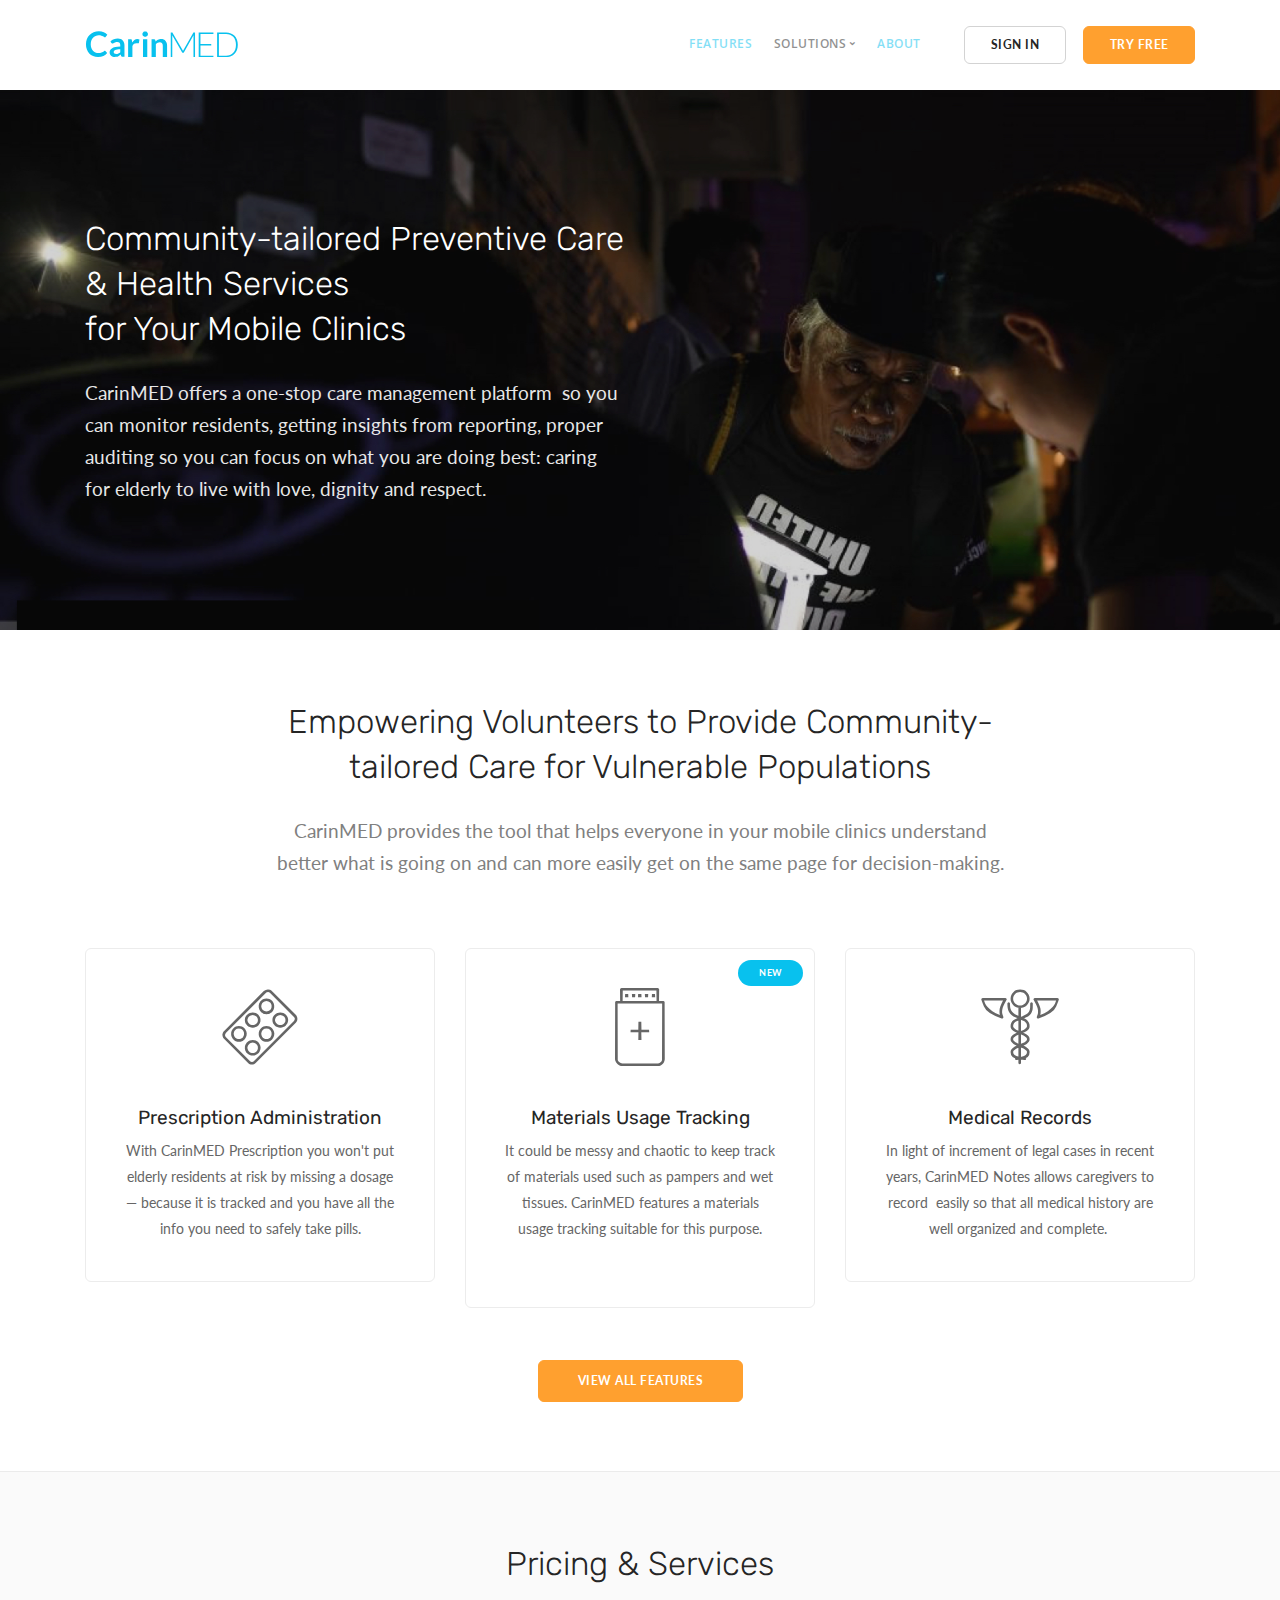
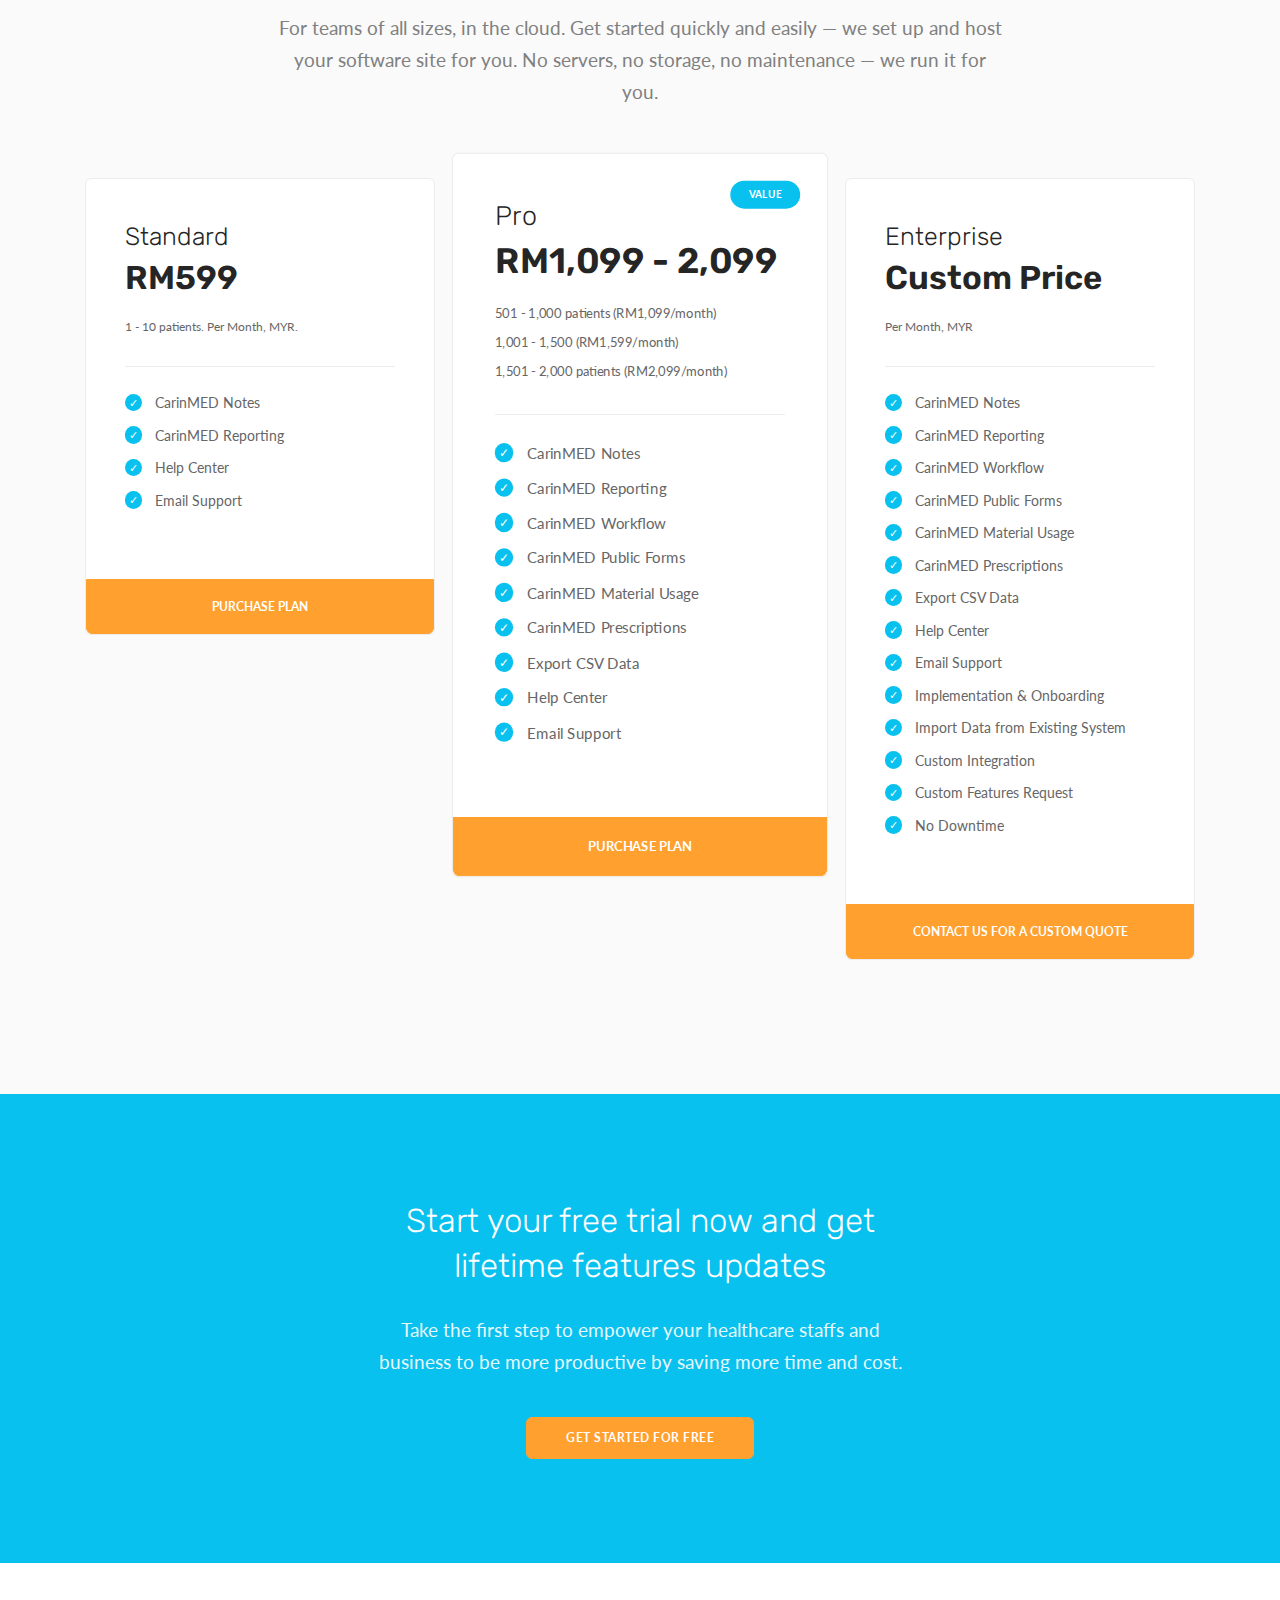
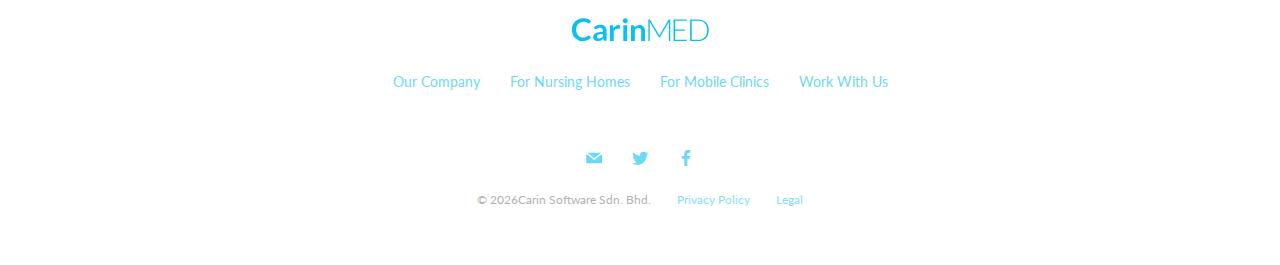
==== mobileclinics.html @ 28f127a3 "mobile clinics" ====
<!doctype html>
<html lang="en">
    <head>
        <meta charset="utf-8">
        <title>CarinMED - Productivity Solution for Nursing Homes & Mobile Clinics</title>
        <meta name="description" content="One-stop care management platform for non-profit and mobile healthcare organizations" />
        <meta name="viewport" content="width=device-width, initial-scale=1.0">
        <link href="css/stack-interface.css" rel="stylesheet" type="text/css" media="all">
        <link href="css/socicon.css" rel="stylesheet" type="text/css" media="all" />
        <link href="css/bootstrap.css" rel="stylesheet" type="text/css" media="all" />
        <link href="css/stack-interface.css" rel="stylesheet" type="text/css" media="all" />
        <link href="css/theme.css" rel="stylesheet" type="text/css" media="all" />
        <link href="css/custom.css" rel="stylesheet" type="text/css" media="all" />
        <link href="css/iconsmind.css" rel="stylesheet" type="text/css" media="all" />
        <link href="https://fonts.googleapis.com/css?family=Open+Sans:200,300,400,400i,500,600,700" rel="stylesheet">
        <link href="https://fonts.googleapis.com/css?family=Lato:400,400i,700%7CRubik:300,400,500" rel="stylesheet" type="text/css">
        <link href="css/font-rubiklato.css" rel="stylesheet" type="text/css">

    </head>
    <body data-smooth-scroll-offset="77">
        <div class="nav-container">
            <div class="via-1530237339946" via="via-1530237339946" vio="CarinMED Header">
                <div class="bar bar--sm visible-xs">
                    <div class="container">
                        <div class="row">
                            <div class="col-3 col-md-2">
                                <a href="index.html"> <img class="logo logo-dark" alt="logo" src="img/logo-dark.svg"> <img class="logo logo-light" alt="logo" src="img/logo-light.svg"> </a>
                            </div>
                            <div class="col-9 col-md-10 text-right">
                                <a href="#" class="hamburger-toggle" data-toggle-class="#menu1;hidden-xs hidden-sm"> <i class="icon icon--sm stack-interface stack-menu"></i> </a>
                            </div>
                        </div>
                    </div>
                </div>
                <nav id="menu1" class="bar bar-1 hidden-xs">
                    <div class="container">
                        <div class="row">
                            <div class="col-lg-1 col-md-2 hidden-xs">
                                <div class="bar__module">
                                    <a href="index.html"> <img class="logo logo-dark" alt="logo" src="img/logo-dark.svg"> <img class="logo logo-light" alt="logo" src="img/logo-light.svg"> </a>
                                </div>
                            </div>
                            <div class="col-lg-11 col-md-12 text-right text-left-xs text-left-sm">
                                <div class="bar__module">
                                    <ul class="menu-horizontal text-left">
                                        <li> <a href="/features">
                                        Features</a> </li>
                                        <li class="dropdown"> <span class="dropdown__trigger">
                                        Solutions</span>
                                            <div class="dropdown__container">
                                                <div class="container">
                                                    <div class="row">
                                                        <div class="dropdown__content col-lg-2">
                                                            <ul class="menu-vertical">
                                                                <li> <a href="/nursinghomes">Nursing Homes</a> </li>
                                                                <li> <a href="/mobileclinics">Mobile Clinics</a> </li>
                                                            </ul>
                                                        </div>
                                                    </div>
                                                </div>
                                            </div>
                                        </li>
                                        <li> <a href="/about">about</a> </li>
                                    </ul>
                                </div>
                                <div class="bar__module">
                                    <a class="btn btn--sm type--uppercase" href="https://app.carinmed.com/login"> <span class="btn__text">
                                    Sign in</span> </a>
                                    <a class="btn btn--sm btn--primary type--uppercase" href="https://app.carinmed.com/join"> <span class="btn__text">
                                    try free</span> </a>
                                </div>
                            </div>
                        </div>
                    </div>
                </nav>
            </div>
        </div>
        <div class="main-container">
            <section class="switchable switchable--switch imagebg height-60" data-overlay="2">
                <div class="background-image-holder"><img alt="background" src="img/inner-mobileclinics.jpg"></div>
                <div class="container pos-vertical-center">
                    <div class="row">
                        <div class="col-md-6">
                            <h2>Community-tailored Preventive Care &amp; Health Services <br>for Your Mobile Clinics</h2>
                            <p class="lead">CarinMED offers a one-stop care management platform&nbsp; so you can monitor residents, getting insights from reporting, proper auditing so you can focus on what you are doing best: caring for elderly to live with love, dignity and respect.<br></p>
                        </div>
                    </div>
                </div>
            </section>
            <section class="text-center space--sm">
                <div class="container">
                    <div class="row">
                        <div class="col-md-10 col-lg-8">
                            <h2>Empowering Volunteers to Provide Community-tailored Care for Vulnerable Populations</h2>
                            <p class="lead"> CarinMED provides the tool that helps everyone in your mobile clinics understand better what is going on and can more easily get on the same page for decision-making.</p>
                        </div>
                    </div>
                </div>
            </section>
            <section class="text-center space--sm">
                <div class="container">
                    <div class="row">
                        <div class="col-md-4">
                            <div class="feature feature-3 boxed boxed--lg boxed--border">
                                <i class="icon icon-Medicine-2 icon--lg"></i>
                                <h4>Prescription Administration</h4>
                                <p> With CarinMED Prescription you won't put elderly residents at risk by missing a dosage — because it is tracked and you have all the info you need to safely take pills.</p></div>
                        </div>
                        <div class="col-md-4">
                            <div class="feature feature-3 boxed boxed--lg boxed--border"> <i class="icon icon-Medicine icon--lg"></i>
                                <h4>Materials Usage Tracking</h4>
                                <p> It could be messy and chaotic to keep track of materials used such as pampers and wet tissues. CarinMED features a materials usage tracking suitable for this purpose. </p> <span class="label">New</span> </div>
                        </div>
                        <div class="col-md-4">
                            <div class="feature feature-3 boxed boxed--lg boxed--border"> <i class="icon icon-Medical-Sign icon--lg"></i>
                                <h4>Medical Records</h4>
                                <p> In light of increment of legal cases in recent years, CarinMED Notes allows caregivers to record&nbsp; easily so that all medical history are well organized and complete.&nbsp;</p></div>
                        </div>
                    </div>
                </div>
                <br><br>
                <a class="btn btn--primary type--uppercase" href="/features"> <span class="btn__text">View All Features</span> </a>
            </section>
            <section class="text-center space--sm bg--secondary">
                <div class="container">
                    <div class="row">
                        <div class="col-md-10 col-lg-8">
                            <h2>Pricing &amp; Services</h2>
                            <p class="lead"> For teams of all sizes, in the cloud.&nbsp;Get started quickly and easily — we set up and host your software site for you. No servers, no storage, no maintenance — we run it for you.</p>
                        </div>
                    </div>
                </div>
            </section>
            <section class="bg--secondary">
                <div class="container">
                    <div class="row">
                        <div class="col-md-4">
                            <div class="pricing pricing-1 boxed boxed--lg boxed--border">
                                <h3>Standard</h3> <span class="h2"><strong>RM599</strong></span> <span class="type--fine-print">1 - 10 patients. Per Month, MYR.</span>
                                <hr>
                                <ul>
                                    <li><span class="checkmark bg--primary-1"></span><span>CarinMED Notes</span></li>
                                    <li><span class="checkmark bg--primary-1"></span><span>CarinMED Reporting</span></li>
                                    <li><span class="checkmark bg--primary-1"></span><span>Help Center</span></li>
                                    <li><span class="checkmark bg--primary-1"></span><span>Email Support</span></li>
                                </ul>
                                <a class="btn btn--primary" href="/contact"> <span class="btn__text type--uppercase">
                            Purchase Plan
                        </span> </a>
                            </div>
                        </div>
                        <div class="col-md-4">
                            <div class="pricing pricing-1 boxed boxed--lg boxed--border boxed--emphasis">
                                <h3>Pro</h3> <span class="h2"><strong>RM1,099 - 2,099</strong></span> <span class="type--fine-print">
                                    501 - 1,000 patients (RM1,099/month)<br>
                                    1,001 - 1,500 (RM1,599/month)<br>
                                    1,501 - 2,000 patients (RM2,099/month)<br></span> <span class="label">Value</span>
                                <hr>
                                <ul>
                                    <li><span class="checkmark bg--primary-1"></span><span>CarinMED Notes</span></li>
                                    <li><span class="checkmark bg--primary-1"></span><span>CarinMED Reporting</span></li>
                                    <li><span class="checkmark bg--primary-1"></span><span>CarinMED Workflow</span></li>
                                    <li><span class="checkmark bg--primary-1"></span><span>CarinMED Public Forms</span></li>
                                    <li><span class="checkmark bg--primary-1"></span><span>CarinMED Material Usage</span></li>
                                    <li><span class="checkmark bg--primary-1"></span><span>CarinMED Prescriptions</span></li>
                                    <li><span class="checkmark bg--primary-1"></span><span>Export CSV Data</span></li>
                                    <li><span class="checkmark bg--primary-1"></span><span>Help Center</span></li>
                                    <li><span class="checkmark bg--primary-1"></span><span>Email Support</span></li>
                                </ul>
                                <a class="btn btn--primary-1" href="/contact"> <span class="btn__text type--uppercase">
                            Purchase Plan
                        </span> </a>
                            </div>
                        </div>
                        <div class="col-md-4">
                            <div class="pricing pricing-1 boxed boxed--lg boxed--border">
                                <h3>Enterprise</h3> <span class="h2"><strong>Custom Price</strong></span> <span class="type--fine-print">Per Month, MYR</span>
                                <hr>
                                <ul>
                                    <li><span class="checkmark bg--primary-1"></span><span>CarinMED Notes</span></li>
                                    <li><span class="checkmark bg--primary-1"></span><span>CarinMED Reporting</span></li>
                                    <li><span class="checkmark bg--primary-1"></span><span>CarinMED Workflow</span></li>
                                    <li><span class="checkmark bg--primary-1"></span><span>CarinMED Public Forms</span></li>
                                    <li><span class="checkmark bg--primary-1"></span><span>CarinMED Material Usage</span></li>
                                    <li><span class="checkmark bg--primary-1"></span><span>CarinMED Prescriptions</span></li>
                                    <li><span class="checkmark bg--primary-1"></span><span>Export CSV Data</span></li>
                                    <li><span class="checkmark bg--primary-1"></span><span>Help Center</span></li>
                                    <li><span class="checkmark bg--primary-1"></span><span>Email Support</span></li>
                                    <li><span class="checkmark bg--primary-1"></span><span>Implementation &amp; Onboarding</span></li>
                                    <li><span class="checkmark bg--primary-1"></span><span>Import Data from Existing System</span></li>
                                    <li><span class="checkmark bg--primary-1"></span><span>Custom Integration</span></li>
                                    <li><span class="checkmark bg--primary-1"></span><span>Custom Features Request</span></li>
                                    <li><span class="checkmark bg--primary-1"></span><span>No Downtime</span></li>
                                </ul>
                                <a class="btn btn--primary" href="/contact"> <span class="btn__text type--uppercase">
                            Contact Us for A Custom Quote
                        </span> </a>
                            </div>
                        </div>
                    </div>
                </div>
            </section>
            <section class="imagebg text-center" style="background: #08c1ee;">
                <div class="container">
                    <div class="row">
                        <div class="col-md-8 col-lg-6">
                            <div class="cta">
                                <h2>Start your free trial now and get lifetime features updates</h2>
                                <p class="lead"> Take the first step to empower your healthcare staffs and business to be more productive by saving more time and cost. </p>
                                <a class="btn btn--primary type--uppercase" href="https://app.carinmed.com/join"> <span class="btn__text">
                            Get started for free<br></span> </a>
                            </div>
                        </div>
                    </div>
                </div>
            </section>
            <footer class="text-center space--xs footer-5">
                <div class="container">
                    <div class="row">
                        <div class="col-sm-12">
                            <div class="heading-block m-b-2em">
                                <a href="index.html"> <img class="logo logo-dark" alt="logo" src="img/logo-dark.svg"></a>
                            </div>
                            <div class="heading-block">
                                <ul class="list-inline list--hover">
                                    <li> <a href="/about"><span>Our Company</span></a> </li>
                                    <li> <a href="/nursinghomes"><span>For Nursing Homes</span></a> </li>
                                    <li> <a href="/mobileclinics"><span>For Mobile Clinics</span></a> </li>
                                    <li> <a href="/contact"><span>Work With Us</span></a> </li>
                                </ul>
                            </div>
                            <div>
                                <ul class="social-list list-inline list--hover">
                                    <li><a href="mailto:hello@carinmed.com?Subject=Hello%20CarinMED"><i class="socicon icon socicon-mail icon--xs"></i></a></li>
                                    <li><a href="https://twitter.com/carin_med"><i class="socicon socicon-twitter icon icon--xs"></i></a></li>
                                    <li><a href="https://www.facebook.com/myCarin.MED/"><i class="socicon socicon-facebook icon icon--xs"></i></a></li>
                                </ul>
                            </div>
                            <div> <span class="type--fine-print">© <span class="update-year">2018&nbsp;</span>Carin      Software Sdn. Bhd.</span> <a class="type--fine-print" href="#">Privacy Policy</a> <a class="type--fine-print" href="#">Legal</a> </div>
                        </div>
                    </div>
                </div>
            </footer>
        </div>
        <script src="js/jquery-3.1.1.min.js"></script>
        <script src="js/parallax.js"></script>
        <script src="js/smooth-scroll.min.js"></script>
        <script src="js/scripts.js"></script>

    </body>

</html>
---- css/stack-interface.css ----
@font-face {
  font-family: 'stack-interface';
  src: url('../fonts/stack-interface.eot?33839631');
  src: url('../fonts/stack-interface.eot?33839631#iefix') format('embedded-opentype'),
       url('../fonts/stack-interface.woff2?33839631') format('woff2'),
       url('../fonts/stack-interface.woff?33839631') format('woff'),
       url('../fonts/stack-interface.ttf?33839631') format('truetype'),
       url('../fonts/stack-interface.svg?33839631#stack-interface') format('svg');
  font-weight: normal;
  font-style: normal;
}
/* Chrome hack: SVG is rendered more smooth in Windozze. 100% magic, uncomment if you need it. */
/* Note, that will break hinting! In other OS-es font will be not as sharp as it could be */
/*
@media screen and (-webkit-min-device-pixel-ratio:0) {
  @font-face {
    font-family: 'stack-interface';
    src: url('../font/stack-interface.svg?34857618#stack-interface') format('svg');
  }
}
*/
 
 [class^="stack-"]:before, [class*=" stack-"]:before {
  font-family: "stack-interface";
  font-style: normal;
  font-weight: normal;
  speak: none;
 
  display: inline-block;
  text-decoration: inherit;
  width: 1em;
  margin-right: .2em;
  text-align: center;
  /* opacity: .8; */
 
  /* For safety - reset parent styles, that can break glyph codes*/
  font-variant: normal;
  text-transform: none;
 
  /* fix buttons height, for twitter bootstrap */
  line-height: 1em;
 
  /* Animation center compensation - margins should be symmetric */
  /* remove if not needed */
  margin-left: .2em;
 
  /* you can be more comfortable with increased icons size */
  /* font-size: 120%; */
 
  /* Font smoothing. That was taken from TWBS */
  -webkit-font-smoothing: antialiased;
  -moz-osx-font-smoothing: grayscale;
 
  /* Uncomment for 3D effect */
  /* text-shadow: 1px 1px 1px rgba(127, 127, 127, 0.3); */
}
 
.stack-down-open-big:before { content: '\e800'; } /* '' */
.stack-left-open-big:before { content: '\e801'; } /* '' */
.stack-right-open-big:before { content: '\e802'; } /* '' */
.stack-up-open-big:before { content: '\e803'; } /* '' */
.stack-basket:before { content: '\e804'; } /* '' */
.stack-search:before { content: '\e805'; } /* '' */
.stack-down-dir:before { content: '\e806'; } /* '' */
.stack-left-dir:before { content: '\e807'; } /* '' */
.stack-right-dir:before { content: '\e808'; } /* '' */
.stack-up-dir:before { content: '\e809'; } /* '' */
.stack-down-open:before { content: '\e80a'; } /* '' */
.stack-left-open:before { content: '\e80b'; } /* '' */
.stack-right-open:before { content: '\e80c'; } /* '' */
.stack-up-open:before { content: '\e80d'; } /* '' */
.stack-menu:before { content: '\e80e'; } /* '' */
.stack-users:before { content: '\e80f'; } /* '' */
.stack-publish:before { content: '\e810'; } /* '' */
.stack-trash:before { content: '\e811'; } /* '' */
.stack-bell:before { content: '\e812'; } /* '' */
.stack-cog:before { content: '\e813'; } /* '' */
.stack-plus-circled:before { content: '\e814'; } /* '' */
.stack-dot-3:before { content: '\e815'; } /* '' */
---- css/socicon.css ----
@font-face {
  font-family: 'Socicon';
  src:  url('../fonts/socicon.eot?a93r5t');
  src:  url('../fonts/socicon.eot?a93r5t#iefix') format('embedded-opentype'),
    url('../fonts/socicon.ttf?a93r5t') format('truetype'),
    url('../fonts/socicon.woff?a93r5t') format('woff'),
    url('../fonts/socicon.svg?a93r5t#Socicon') format('svg');
  font-weight: normal;
  font-style: normal;
}

[class^="socicon-"], [class*=" socicon-"] {
  /* use !important to prevent issues with browser extensions that change fonts */
  font-family: 'Socicon' !important;
  speak: none;
  font-style: normal;
  font-weight: normal;
  font-variant: normal;
  text-transform: none;
  line-height: 1;

  /* Better Font Rendering =========== */
  -webkit-font-smoothing: antialiased;
  -moz-osx-font-smoothing: grayscale;
}

.socicon-gamewisp:before {
  content: "\e905";
}
.socicon-bloglovin:before {
  content: "\e904";
}
.socicon-tunein:before {
  content: "\e903";
}
.socicon-gamejolt:before {
  content: "\e901";
}
.socicon-trello:before {
  content: "\e902";
}
.socicon-spreadshirt:before {
  content: "\e900";
}
.socicon-500px:before {
  content: "\e000";
}
.socicon-8tracks:before {
  content: "\e001";
}
.socicon-airbnb:before {
  content: "\e002";
}
.socicon-alliance:before {
  content: "\e003";
}
.socicon-amazon:before {
  content: "\e004";
}
.socicon-amplement:before {
  content: "\e005";
}
.socicon-android:before {
  content: "\e006";
}
.socicon-angellist:before {
  content: "\e007";
}
.socicon-apple:before {
  content: "\e008";
}
.socicon-appnet:before {
  content: "\e009";
}
.socicon-baidu:before {
  content: "\e00a";
}
.socicon-bandcamp:before {
  content: "\e00b";
}
.socicon-battlenet:before {
  content: "\e00c";
}
.socicon-beam:before {
  content: "\e00d";
}
.socicon-bebee:before {
  content: "\e00e";
}
.socicon-bebo:before {
  content: "\e00f";
}
.socicon-behance:before {
  content: "\e010";
}
.socicon-blizzard:before {
  content: "\e011";
}
.socicon-blogger:before {
  content: "\e012";
}
.socicon-buffer:before {
  content: "\e013";
}
.socicon-chrome:before {
  content: "\e014";
}
.socicon-coderwall:before {
  content: "\e015";
}
.socicon-curse:before {
  content: "\e016";
}
.socicon-dailymotion:before {
  content: "\e017";
}
.socicon-deezer:before {
  content: "\e018";
}
.socicon-delicious:before {
  content: "\e019";
}
.socicon-deviantart:before {
  content: "\e01a";
}
.socicon-diablo:before {
  content: "\e01b";
}
.socicon-digg:before {
  content: "\e01c";
}
.socicon-discord:before {
  content: "\e01d";
}
.socicon-disqus:before {
  content: "\e01e";
}
.socicon-douban:before {
  content: "\e01f";
}
.socicon-draugiem:before {
  content: "\e020";
}
.socicon-dribbble:before {
  content: "\e021";
}
.socicon-drupal:before {
  content: "\e022";
}
.socicon-ebay:before {
  content: "\e023";
}
.socicon-ello:before {
  content: "\e024";
}
.socicon-endomodo:before {
  content: "\e025";
}
.socicon-envato:before {
  content: "\e026";
}
.socicon-etsy:before {
  content: "\e027";
}
.socicon-facebook:before {
  content: "\e028";
}
.socicon-feedburner:before {
  content: "\e029";
}
.socicon-filmweb:before {
  content: "\e02a";
}
.socicon-firefox:before {
  content: "\e02b";
}
.socicon-flattr:before {
  content: "\e02c";
}
.socicon-flickr:before {
  content: "\e02d";
}
.socicon-formulr:before {
  content: "\e02e";
}
.socicon-forrst:before {
  content: "\e02f";
}
.socicon-foursquare:before {
  content: "\e030";
}
.socicon-friendfeed:before {
  content: "\e031";
}
.socicon-github:before {
  content: "\e032";
}
.socicon-goodreads:before {
  content: "\e033";
}
.socicon-google:before {
  content: "\e034";
}
.socicon-googlescholar:before {
  content: "\e035";
}
.socicon-googlegroups:before {
  content: "\e036";
}
.socicon-googlephotos:before {
  content: "\e037";
}
.socicon-googleplus:before {
  content: "\e038";
}
.socicon-grooveshark:before {
  content: "\e039";
}
.socicon-hackerrank:before {
  content: "\e03a";
}
.socicon-hearthstone:before {
  content: "\e03b";
}
.socicon-hellocoton:before {
  content: "\e03c";
}
.socicon-heroes:before {
  content: "\e03d";
}
.socicon-hitbox:before {
  content: "\e03e";
}
.socicon-horde:before {
  content: "\e03f";
}
.socicon-houzz:before {
  content: "\e040";
}
.socicon-icq:before {
  content: "\e041";
}
.socicon-identica:before {
  content: "\e042";
}
.socicon-imdb:before {
  content: "\e043";
}
.socicon-instagram:before {
  content: "\e044";
}
.socicon-issuu:before {
  content: "\e045";
}
.socicon-istock:before {
  content: "\e046";
}
.socicon-itunes:before {
  content: "\e047";
}
.socicon-keybase:before {
  content: "\e048";
}
.socicon-lanyrd:before {
  content: "\e049";
}
.socicon-lastfm:before {
  content: "\e04a";
}
.socicon-line:before {
  content: "\e04b";
}
.socicon-linkedin:before {
  content: "\e04c";
}
.socicon-livejournal:before {
  content: "\e04d";
}
.socicon-lyft:before {
  content: "\e04e";
}
.socicon-macos:before {
  content: "\e04f";
}
.socicon-mail:before {
  content: "\e050";
}
.socicon-medium:before {
  content: "\e051";
}
.socicon-meetup:before {
  content: "\e052";
}
.socicon-mixcloud:before {
  content: "\e053";
}
.socicon-modelmayhem:before {
  content: "\e054";
}
.socicon-mumble:before {
  content: "\e055";
}
.socicon-myspace:before {
  content: "\e056";
}
.socicon-newsvine:before {
  content: "\e057";
}
.socicon-nintendo:before {
  content: "\e058";
}
.socicon-npm:before {
  content: "\e059";
}
.socicon-odnoklassniki:before {
  content: "\e05a";
}
.socicon-openid:before {
  content: "\e05b";
}
.socicon-opera:before {
  content: "\e05c";
}
.socicon-outlook:before {
  content: "\e05d";
}
.socicon-overwatch:before {
  content: "\e05e";
}
.socicon-patreon:before {
  content: "\e05f";
}
.socicon-paypal:before {
  content: "\e060";
}
.socicon-periscope:before {
  content: "\e061";
}
.socicon-persona:before {
  content: "\e062";
}
.socicon-pinterest:before {
  content: "\e063";
}
.socicon-play:before {
  content: "\e064";
}
.socicon-player:before {
  content: "\e065";
}
.socicon-playstation:before {
  content: "\e066";
}
.socicon-pocket:before {
  content: "\e067";
}
.socicon-qq:before {
  content: "\e068";
}
.socicon-quora:before {
  content: "\e069";
}
.socicon-raidcall:before {
  content: "\e06a";
}
.socicon-ravelry:before {
  content: "\e06b";
}
.socicon-reddit:before {
  content: "\e06c";
}
.socicon-renren:before {
  content: "\e06d";
}
.socicon-researchgate:before {
  content: "\e06e";
}
.socicon-residentadvisor:before {
  content: "\e06f";
}
.socicon-reverbnation:before {
  content: "\e070";
}
.socicon-rss:before {
  content: "\e071";
}
.socicon-sharethis:before {
  content: "\e072";
}
.socicon-skype:before {
  content: "\e073";
}
.socicon-slideshare:before {
  content: "\e074";
}
.socicon-smugmug:before {
  content: "\e075";
}
.socicon-snapchat:before {
  content: "\e076";
}
.socicon-songkick:before {
  content: "\e077";
}
.socicon-soundcloud:before {
  content: "\e078";
}
.socicon-spotify:before {
  content: "\e079";
}
.socicon-stackexchange:before {
  content: "\e07a";
}
.socicon-stackoverflow:before {
  content: "\e07b";
}
.socicon-starcraft:before {
  content: "\e07c";
}
.socicon-stayfriends:before {
  content: "\e07d";
}
.socicon-steam:before {
  content: "\e07e";
}
.socicon-storehouse:before {
  content: "\e07f";
}
.socicon-strava:before {
  content: "\e080";
}
.socicon-streamjar:before {
  content: "\e081";
}
.socicon-stumbleupon:before {
  content: "\e082";
}
.socicon-swarm:before {
  content: "\e083";
}
.socicon-teamspeak:before {
  content: "\e084";
}
.socicon-teamviewer:before {
  content: "\e085";
}
.socicon-technorati:before {
  content: "\e086";
}
.socicon-telegram:before {
  content: "\e087";
}
.socicon-tripadvisor:before {
  content: "\e088";
}
.socicon-tripit:before {
  content: "\e089";
}
.socicon-triplej:before {
  content: "\e08a";
}
.socicon-tumblr:before {
  content: "\e08b";
}
.socicon-twitch:before {
  content: "\e08c";
}
.socicon-twitter:before {
  content: "\e08d";
}
.socicon-uber:before {
  content: "\e08e";
}
.socicon-ventrilo:before {
  content: "\e08f";
}
.socicon-viadeo:before {
  content: "\e090";
}
.socicon-viber:before {
  content: "\e091";
}
.socicon-viewbug:before {
  content: "\e092";
}
.socicon-vimeo:before {
  content: "\e093";
}
.socicon-vine:before {
  content: "\e094";
}
.socicon-vkontakte:before {
  content: "\e095";
}
.socicon-warcraft:before {
  content: "\e096";
}
.socicon-wechat:before {
  content: "\e097";
}
.socicon-weibo:before {
  content: "\e098";
}
.socicon-whatsapp:before {
  content: "\e099";
}
.socicon-wikipedia:before {
  content: "\e09a";
}
.socicon-windows:before {
  content: "\e09b";
}
.socicon-wordpress:before {
  content: "\e09c";
}
.socicon-wykop:before {
  content: "\e09d";
}
.socicon-xbox:before {
  content: "\e09e";
}
.socicon-xing:before {
  content: "\e09f";
}
.socicon-yahoo:before {
  content: "\e0a0";
}
.socicon-yammer:before {
  content: "\e0a1";
}
.socicon-yandex:before {
  content: "\e0a2";
}
.socicon-yelp:before {
  content: "\e0a3";
}
.socicon-younow:before {
  content: "\e0a4";
}
.socicon-youtube:before {
  content: "\e0a5";
}
.socicon-zapier:before {
  content: "\e0a6";
}
.socicon-zerply:before {
  content: "\e0a7";
}
.socicon-zomato:before {
  content: "\e0a8";
}
.socicon-zynga:before {
  content: "\e0a9";
}
---- css/stack-interface.css ----
@font-face {
  font-family: 'stack-interface';
  src: url('../fonts/stack-interface.eot?33839631');
  src: url('../fonts/stack-interface.eot?33839631#iefix') format('embedded-opentype'),
       url('../fonts/stack-interface.woff2?33839631') format('woff2'),
       url('../fonts/stack-interface.woff?33839631') format('woff'),
       url('../fonts/stack-interface.ttf?33839631') format('truetype'),
       url('../fonts/stack-interface.svg?33839631#stack-interface') format('svg');
  font-weight: normal;
  font-style: normal;
}
/* Chrome hack: SVG is rendered more smooth in Windozze. 100% magic, uncomment if you need it. */
/* Note, that will break hinting! In other OS-es font will be not as sharp as it could be */
/*
@media screen and (-webkit-min-device-pixel-ratio:0) {
  @font-face {
    font-family: 'stack-interface';
    src: url('../font/stack-interface.svg?34857618#stack-interface') format('svg');
  }
}
*/
 
 [class^="stack-"]:before, [class*=" stack-"]:before {
  font-family: "stack-interface";
  font-style: normal;
  font-weight: normal;
  speak: none;
 
  display: inline-block;
  text-decoration: inherit;
  width: 1em;
  margin-right: .2em;
  text-align: center;
  /* opacity: .8; */
 
  /* For safety - reset parent styles, that can break glyph codes*/
  font-variant: normal;
  text-transform: none;
 
  /* fix buttons height, for twitter bootstrap */
  line-height: 1em;
 
  /* Animation center compensation - margins should be symmetric */
  /* remove if not needed */
  margin-left: .2em;
 
  /* you can be more comfortable with increased icons size */
  /* font-size: 120%; */
 
  /* Font smoothing. That was taken from TWBS */
  -webkit-font-smoothing: antialiased;
  -moz-osx-font-smoothing: grayscale;
 
  /* Uncomment for 3D effect */
  /* text-shadow: 1px 1px 1px rgba(127, 127, 127, 0.3); */
}
 
.stack-down-open-big:before { content: '\e800'; } /* '' */
.stack-left-open-big:before { content: '\e801'; } /* '' */
.stack-right-open-big:before { content: '\e802'; } /* '' */
.stack-up-open-big:before { content: '\e803'; } /* '' */
.stack-basket:before { content: '\e804'; } /* '' */
.stack-search:before { content: '\e805'; } /* '' */
.stack-down-dir:before { content: '\e806'; } /* '' */
.stack-left-dir:before { content: '\e807'; } /* '' */
.stack-right-dir:before { content: '\e808'; } /* '' */
.stack-up-dir:before { content: '\e809'; } /* '' */
.stack-down-open:before { content: '\e80a'; } /* '' */
.stack-left-open:before { content: '\e80b'; } /* '' */
.stack-right-open:before { content: '\e80c'; } /* '' */
.stack-up-open:before { content: '\e80d'; } /* '' */
.stack-menu:before { content: '\e80e'; } /* '' */
.stack-users:before { content: '\e80f'; } /* '' */
.stack-publish:before { content: '\e810'; } /* '' */
.stack-trash:before { content: '\e811'; } /* '' */
.stack-bell:before { content: '\e812'; } /* '' */
.stack-cog:before { content: '\e813'; } /* '' */
.stack-plus-circled:before { content: '\e814'; } /* '' */
.stack-dot-3:before { content: '\e815'; } /* '' */
---- css/theme.css ----
/**!**************/
/**! Contents **/
/**! 01. Reset **/
/**! 02. Typography **/
/**! 03. Position **/
/**! 04. Element Size **/
/**! 05. Images **/
/**! 06. Buttons **/
/**! 07. Icons **/
/**! 08. Lists **/
/**! 09. Lightbox **/
/**! 10. Menus **/
/**! 11. Dropdowns **/
/**! 12. Form Elements **/
/**! 13. Accordions **/
/**! 14. Breadcrumbs **/
/**! 15. Radials **/
/**! 16. Tabs **/
/**! 17. Boxes **/
/**! 18. Sliders Flickity **/
/**! 19. Hover Elements **/
/**! 20. Masonry **/
/**! 21. Modals **/
/**! 22. Maps **/
/**! 23. Parallax **/
/**! 24. Notifications **/
/**! 25. Video **/
/**! 26. Colors **/
/**! 27. Image Blocks **/
/**! 28. MailChimp & Campaign Monitor **/
/**! 29. Twitter **/
/**! 30. Transitions **/
/**! 31. Switchable Sections **/
/**! 32. Typed Effect **/
/**! 33. Gradient BG **/
/**! 34. Bars **/
/**! 35. Navigation In Page **/
/**! 36. Helper Classes **/
/**! 37. Spacing **/
/**! 38. Boxed Layout **/
/**! 39. Wizard **/
/**! 40. Alerts **/
/**! 41. Progress - Horizontal **/
/**! 42. Theme Overrides **/
/**!**************/
/**!**************/
/**!**************/
/**! 01. Reset **/
*,
h1,
h2,
h3,
h4,
h5,
h6,
p,
ul,
a {
  margin: 0;
  padding: 0;
}
/**! 02. Typography **/
html {
  font-size: 87.5%;
}
@media all and (max-width: 768px) {
  html {
    font-size: 81.25%;
  }
}
body {
  font-size: 1em;
  line-height: 1.85714286em;
  -webkit-font-smoothing: antialiased;
  -moz-osx-font-smoothing: grayscale;
  font-family: 'Open Sans', 'Helvetica', 'Arial', sans-serif;
  color: #666666;
  font-weight: 400;
}
h1,
h2,
h3,
h4,
h5,
h6,
.h1,
.h2,
.h3,
.h4,
.h5,
.h6 {
  font-family: 'Open Sans', 'Helvetica', 'Arial', sans-serif;
  color: #252525;
  font-weight: 300;
  font-variant-ligatures: common-ligatures;
  margin-top: 0;
  margin-bottom: 0;
}
h1,
.h1 {
  font-size: 3.14285714em;
  line-height: 1.31818182em;
}
h2,
.h2 {
  font-size: 2.35714286em;
  line-height: 1.36363636em;
}
h3,
.h3 {
  font-size: 1.78571429em;
  line-height: 1.5em;
}
h4,
.h4 {
  font-size: 1.35714286em;
  line-height: 1.36842105em;
}
h5,
.h5 {
  font-size: 1em;
  line-height: 1.85714286em;
}
h6,
.h6 {
  font-size: 0.85714286em;
  line-height: 2.16666667em;
}
.lead {
  font-size: 1.35714286em;
  line-height: 1.68421053em;
}
@media all and (max-width: 767px) {
  h1,
  .h1 {
    font-size: 2.35714286em;
    line-height: 1.36363636em;
  }
  h2,
  .h2 {
    font-size: 1.78571429em;
    line-height: 1.5em;
  }
  h3,
  .h3 {
    font-size: 1.35714286em;
    line-height: 1.85714286em;
  }
  .lead {
    font-size: 1.35714286em;
    line-height: 1.36842105em;
  }
}
p,
ul,
ol,
pre,
table,
blockquote {
  margin-bottom: 1.85714286em;
}
ul,
ol {
  list-style: none;
  line-height: 1.85714286em;
}
ul.bullets {
  list-style: inside;
}
ol {
  list-style-type: upper-roman;
  list-style-position: inside;
}
blockquote {
  font-size: 1.78571429em;
  line-height: 1.5em;
  padding: 0;
  margin: 0;
  border-left: 0;
}
strong {
  font-weight: 600;
}
hr {
  margin: 1.85714286em 0;
  border-color: #fafafa;
}
a:hover,
a:focus,
a:active {
  text-decoration: none;
  outline: none;
}
/*! Typography -- Helpers */
.type--fade {
  opacity: .5;
}
.type--uppercase {
  text-transform: uppercase;
}
.type--bold {
  font-weight: bold;
}
.type--italic {
  font-style: italic;
}
.type--fine-print {
  font-size: 0.85714286em;
}
.type--strikethrough {
  text-decoration: line-through;
  opacity: .5;
}
.type--underline {
  text-decoration: underline;
}
.type--body-font {
  font-family: 'Open Sans', 'Helvetica';
}
/**! 03. Position **/
body {
  overflow-x: hidden;
}
.pos-relative {
  position: relative;
}
.pos-absolute {
  position: absolute;
}
.pos-absolute.container {
  left: 0;
  right: 0;
}
.pos-top {
  top: 0;
}
.pos-bottom {
  bottom: 0;
}
.pos-right {
  right: 0;
}
.pos-left {
  left: 0;
}
.float-left {
  float: left;
}
.float-right {
  float: right;
}
@media all and (max-width: 767px) {
  .float-left,
  .float-right {
    float: none;
  }
  .float-left-xs {
    float: left;
  }
  .float-right-xs {
    float: right;
  }
}
.pos-vertical-center {
  position: relative;
  top: 50%;
  transform: translateY(-50%);
  -webkit-transform: translateY(-50%);
}
@media all and (max-width: 767px) {
  .pos-vertical-center {
    top: 0;
    transform: none;
    -webkit-transform: none;
  }
}
@media all and (max-height: 600px) {
  .pos-vertical-center {
    top: 0;
    transform: none;
    -webkit-transform: none;
  }
}
.pos-vertical-align-columns {
  display: table;
  table-layout: fixed;
  width: 100%;
}
.pos-vertical-align-columns > div[class*='col-'] {
  display: table-cell;
  float: none;
  vertical-align: middle;
}
@media all and (max-width: 990px) {
  .pos-vertical-align-columns {
    display: block;
    width: auto;
  }
  .pos-vertical-align-columns > div[class*='col-'] {
    display: block;
  }
}
.inline-block {
  display: inline-block;
}
.block {
  display: block;
}
@media all and (max-width: 767px) {
  .block--xs {
    display: block;
  }
}
@media all and (max-width: 990px) {
  .text-center-md {
    text-align: center;
  }
  .text-left-md {
    text-align: left;
  }
  .text-right-md {
    text-align: right;
  }
}
@media all and (max-width: 767px) {
  .text-center-xs {
    text-align: center;
  }
  .text-left-xs {
    text-align: left;
  }
  .text-right-xs {
    text-align: right;
  }
}
/**! 04. Element Size **/
.height-100,
.height-90,
.height-80,
.height-70,
.height-60,
.height-50,
.height-40,
.height-30,
.height-20,
.height-10 {
  height: auto;
  padding: 5em 0;
}
@media all and (max-width: 767px) {
  .height-100,
  .height-90,
  .height-80,
  .height-70,
  .height-60,
  .height-50,
  .height-40,
  .height-30,
  .height-20,
  .height-10 {
    height: auto;
    padding: 4em 0;
  }
}
@media all and (min-height: 600px) and (min-width: 767px) {
  .height-10 {
    height: 10vh;
  }
  .height-20 {
    height: 20vh;
  }
  .height-30 {
    height: 30vh;
  }
  .height-40 {
    height: 40vh;
  }
  .height-50 {
    height: 50vh;
  }
  .height-60 {
    height: 60vh;
  }
  .height-70 {
    height: 70vh;
  }
  .height-80 {
    height: 80vh;
  }
  .height-90 {
    height: 90vh;
  }
  .height-100 {
    height: 100vh;
  }
}
section.height-auto {
  height: auto;
}
section.height-auto .pos-vertical-center {
  top: 0;
  position: relative;
  transform: none;
}
@media all and (max-width: 767px) {
  div[class*='col-'][class*='height-'] {
    padding-top: 5.57142857em !important;
    padding-bottom: 5.57142857em !important;
  }
}
/**! 05. Images **/
img {
  max-width: 100%;
  margin-bottom: 1.85714286em;
}
/*p+img, img:last-child{
	margin-bottom: 0;
}*/
.img--fullwidth {
  width: 100%;
}
[data-grid="2"].masonry {
  -webkit-column-count: 2;
  -webkit-column-gap: 0;
  -moz-column-count: 2;
  -moz-column-gap: 0;
  column-count: 2;
  column-gap: 0;
}
[data-grid="2"].masonry li {
  width: 100%;
  float: none;
}
[data-grid="2"] li {
  width: 50%;
  display: inline-block;
}
[data-grid="3"].masonry {
  -webkit-column-count: 3;
  -webkit-column-gap: 0;
  -moz-column-count: 3;
  -moz-column-gap: 0;
  column-count: 3;
  column-gap: 0;
}
[data-grid="3"].masonry li {
  width: 100%;
  float: none;
}
[data-grid="3"] li {
  width: 33.33333333%;
  display: inline-block;
}
[data-grid="4"].masonry {
  -webkit-column-count: 4;
  -webkit-column-gap: 0;
  -moz-column-count: 4;
  -moz-column-gap: 0;
  column-count: 4;
  column-gap: 0;
}
[data-grid="4"].masonry li {
  width: 100%;
  float: none;
}
[data-grid="4"] li {
  width: 25%;
  display: inline-block;
}
[data-grid="5"].masonry {
  -webkit-column-count: 5;
  -webkit-column-gap: 0;
  -moz-column-count: 5;
  -moz-column-gap: 0;
  column-count: 5;
  column-gap: 0;
}
[data-grid="5"].masonry li {
  width: 100%;
  float: none;
}
[data-grid="5"] li {
  width: 20%;
  display: inline-block;
}
[data-grid="6"].masonry {
  -webkit-column-count: 6;
  -webkit-column-gap: 0;
  -moz-column-count: 6;
  -moz-column-gap: 0;
  column-count: 6;
  column-gap: 0;
}
[data-grid="6"].masonry li {
  width: 100%;
  float: none;
}
[data-grid="6"] li {
  width: 16.66666667%;
  display: inline-block;
}
[data-grid="7"].masonry {
  -webkit-column-count: 7;
  -webkit-column-gap: 0;
  -moz-column-count: 7;
  -moz-column-gap: 0;
  column-count: 7;
  column-gap: 0;
}
[data-grid="7"].masonry li {
  width: 100%;
  float: none;
}
[data-grid="7"] li {
  width: 14.28571429%;
  display: inline-block;
}
[data-grid="8"].masonry {
  -webkit-column-count: 8;
  -webkit-column-gap: 0;
  -moz-column-count: 8;
  -moz-column-gap: 0;
  column-count: 8;
  column-gap: 0;
}
[data-grid="8"].masonry li {
  width: 100%;
  float: none;
}
[data-grid="8"] li {
  width: 12.5%;
  display: inline-block;
}
@media all and (max-width: 767px) {
  [data-grid]:not(.masonry) li {
    width: 33.333333%;
  }
  [data-grid="2"]:not(.masonry) li {
    width: 50%;
  }
  [data-grid].masonry {
    -webkit-column-count: 1;
    -moz-column-count: 1;
    column-count: 1;
  }
}
.background-image-holder {
  position: absolute;
  height: 100%;
  top: 0;
  left: 0;
  background-size: cover !important;
  background-position: 50% 50% !important;
  z-index: 0;
  transition: opacity .3s linear;
  -webkit-transition: opacity .3s linear;
  opacity: 0;
  background: #252525;
}
.background-image-holder:not([class*='col-']) {
  width: 100%;
}
.background-image-holder.background--bottom {
  background-position: 50% 100% !important;
}
.background-image-holder.background--top {
  background-position: 50% 0% !important;
}
.image--light .background-image-holder {
  background: none;
}
.background-image-holder img {
  display: none;
}
[data-overlay] {
  position: relative;
}
[data-overlay]:before {
  position: absolute;
  content: '';
  background: #252525;
  width: 100%;
  height: 100%;
  top: 0;
  left: 0;
  z-index: 1;
}
[data-overlay] *:not(.container):not(.background-image-holder) {
  z-index: 2;
}
[data-overlay].image--light:before {
  background: #fff;
}
[data-overlay].bg--primary:before {
  background: #4a90e2;
}
[data-overlay="1"]:before {
  opacity: 0.1;
}
[data-overlay="2"]:before {
  opacity: 0.2;
}
[data-overlay="3"]:before {
  opacity: 0.3;
}
[data-overlay="4"]:before {
  opacity: 0.4;
}
[data-overlay="5"]:before {
  opacity: 0.5;
}
[data-overlay="6"]:before {
  opacity: 0.6;
}
[data-overlay="7"]:before {
  opacity: 0.7;
}
[data-overlay="8"]:before {
  opacity: 0.8;
}
[data-overlay="9"]:before {
  opacity: 0.9;
}
[data-overlay="10"]:before {
  opacity: 1;
}
[data-overlay="0"]:before {
  opacity: 0;
}
[data-scrim-bottom] {
  position: relative;
}
[data-scrim-bottom]:before {
  position: absolute;
  content: '';
  width: 100%;
  height: 80%;
  background: -moz-linear-gradient(top, rgba(0, 0, 0, 0) 0%, #252525 100%);
  /* FF3.6+ */
  background: -webkit-gradient(linear, left top, left bottom, color-stop(0%, rgba(0, 0, 0, 0)), color-stop(100%, #252525));
  /* Chrome,Safari4+ */
  background: -webkit-linear-gradient(top, rgba(0, 0, 0, 0) 0%, #252525 100%);
  /* Chrome10+,Safari5.1+ */
  background: -o-linear-gradient(top, rgba(0, 0, 0, 0) 0%, #252525 100%);
  /* Opera 11.10+ */
  background: -ms-linear-gradient(top, rgba(0, 0, 0, 0) 0%, #252525 100%);
  /* IE10+ */
  background: linear-gradient(to bottom, rgba(0, 0, 0, 0) 0%, #252525 100%);
  bottom: 0;
  left: 0;
  z-index: 1;
  backface-visibility: hidden;
}
[data-scrim-bottom]:not(.image--light) h1,
[data-scrim-bottom]:not(.image--light) h2,
[data-scrim-bottom]:not(.image--light) h3,
[data-scrim-bottom]:not(.image--light) h4,
[data-scrim-bottom]:not(.image--light) h5,
[data-scrim-bottom]:not(.image--light) h6 {
  color: #a5a5a5;
  color: #f1f1f1;
}
[data-scrim-bottom]:not(.image--light) p,
[data-scrim-bottom]:not(.image--light) span,
[data-scrim-bottom]:not(.image--light) ul {
  color: #e6e6e6;
}
[data-scrim-bottom].image--light:before {
  background: #fff;
}
[data-scrim-bottom="1"]:before {
  opacity: 0.1;
}
[data-scrim-bottom="2"]:before {
  opacity: 0.2;
}
[data-scrim-bottom="3"]:before {
  opacity: 0.3;
}
[data-scrim-bottom="4"]:before {
  opacity: 0.4;
}
[data-scrim-bottom="5"]:before {
  opacity: 0.5;
}
[data-scrim-bottom="6"]:before {
  opacity: 0.6;
}
[data-scrim-bottom="7"]:before {
  opacity: 0.7;
}
[data-scrim-bottom="8"]:before {
  opacity: 0.8;
}
[data-scrim-bottom="9"]:before {
  opacity: 0.9;
}
[data-scrim-bottom="10"]:before {
  opacity: 1;
}
[data-scrim-top] {
  position: relative;
}
[data-scrim-top]:before {
  position: absolute;
  content: '';
  width: 100%;
  height: 80%;
  background: -moz-linear-gradient(bottom, #252525 0%, rgba(0, 0, 0, 0) 100%);
  /* FF3.6+ */
  background: -webkit-gradient(linear, left bottom, left bottom, color-stop(0%, #252525), color-stop(100%, rgba(0, 0, 0, 0)));
  /* Chrome,Safari4+ */
  background: -webkit-linear-gradient(bottom, #252525 0%, rgba(0, 0, 0, 0) 100%);
  /* Chrome10+,Safari5.1+ */
  background: -o-linear-gradient(bottom, #252525 0%, rgba(0, 0, 0, 0) 100%);
  /* Opera 11.10+ */
  background: -ms-linear-gradient(bottom, #252525 0%, rgba(0, 0, 0, 0) 100%);
  /* IE10+ */
  background: linear-gradient(to bottom, #252525 0%, rgba(0, 0, 0, 0) 100%);
  top: 0;
  left: 0;
  z-index: 1;
}
[data-scrim-top]:not(.image--light) h1,
[data-scrim-top]:not(.image--light) h2,
[data-scrim-top]:not(.image--light) h3,
[data-scrim-top]:not(.image--light) h4,
[data-scrim-top]:not(.image--light) h5,
[data-scrim-top]:not(.image--light) h6 {
  color: #fff;
}
[data-scrim-top]:not(.image--light) p,
[data-scrim-top]:not(.image--light) span,
[data-scrim-top]:not(.image--light) ul {
  color: #e6e6e6;
}
[data-scrim-top].image--light:before {
  background: #fff;
}
[data-scrim-top="1"]:before {
  opacity: 0.1;
}
[data-scrim-top="2"]:before {
  opacity: 0.2;
}
[data-scrim-top="3"]:before {
  opacity: 0.3;
}
[data-scrim-top="4"]:before {
  opacity: 0.4;
}
[data-scrim-top="5"]:before {
  opacity: 0.5;
}
[data-scrim-top="6"]:before {
  opacity: 0.6;
}
[data-scrim-top="7"]:before {
  opacity: 0.7;
}
[data-scrim-top="8"]:before {
  opacity: 0.8;
}
[data-scrim-top="9"]:before {
  opacity: 0.9;
}
[data-scrim-top="10"]:before {
  opacity: 1;
}
.imagebg {
  position: relative;
}
.imagebg .container {
  z-index: 2;
}
.imagebg .container:not(.pos-absolute) {
  position: relative;
}
.imagebg:not(.image--light) h1,
.imagebg:not(.image--light) h2,
.imagebg:not(.image--light) h3,
.imagebg:not(.image--light) h4,
.imagebg:not(.image--light) h5,
.imagebg:not(.image--light) h6,
.imagebg:not(.image--light) p,
.imagebg:not(.image--light) ul,
.imagebg:not(.image--light) blockquote {
  color: #fff;
}
.imagebg:not(.image--light) .bg--white h1,
.imagebg:not(.image--light) .bg--white h2,
.imagebg:not(.image--light) .bg--white h3,
.imagebg:not(.image--light) .bg--white h4,
.imagebg:not(.image--light) .bg--white h5,
.imagebg:not(.image--light) .bg--white h6 {
  color: #252525;
}
.imagebg:not(.image--light) .bg--white p,
.imagebg:not(.image--light) .bg--white ul {
  color: #666666;
}
div[data-overlay] h1,
div[data-overlay] h2,
div[data-overlay] h3,
div[data-overlay] h4,
div[data-overlay] h5,
div[data-overlay] h6 {
  color: #fff;
}
div[data-overlay] p,
div[data-overlay] ul {
  color: #fff;
}
.parallax {
  overflow: hidden;
}
.parallax .background-image-holder {
  transition: none !important;
  -webkit-transition: none !important;
  -moz-transition: none !important;
}
.image--xxs {
  max-height: 1.85714286em;
}
.image--xs {
  max-height: 3.71428571em;
}
.image--sm {
  max-height: 5.57142857em;
}
.image--md {
  max-height: 7.42857143em;
}
/**! 06. Buttons **/
.btn {
  font-family: 'Open Sans', 'Helvetica', 'Arial', sans-serif;
  transition: 0.1s linear;
  -webkit-transition: 0.1s linear;
  -moz-transition: 0.1s linear;
  border-radius: 6px;
  padding-top: 0.46428571em;
  padding-bottom: 0.46428571em;
  padding-right: 2.78571429em;
  padding-left: 2.78571429em;
  border: 1px solid #252525;
  border-width: 1px;
  font-size: inherit;
  line-height: 1.85714286em;
}
.btn .btn__text,
.btn i {
  color: #252525;
  border-color: #252525;
  font-weight: 700;
  font-size: 0.85714286em;
}
.btn[class*='col-'] {
  margin-left: 0;
  margin-right: 0;
}
.btn:active {
  box-shadow: none;
  -webkit-box-shadow: none;
}
.btn.bg--facebook,
.btn.bg--twitter,
.btn.bg--instagram,
.btn.bg--googleplus,
.btn.bg--pinterest,
.btn.bg--dribbble,
.btn.bg--behance,
.btn.bg--dark {
  border-color: rgba(0, 0, 0, 0) !important;
}
.btn.bg--facebook .btn__text,
.btn.bg--twitter .btn__text,
.btn.bg--instagram .btn__text,
.btn.bg--googleplus .btn__text,
.btn.bg--pinterest .btn__text,
.btn.bg--dribbble .btn__text,
.btn.bg--behance .btn__text,
.btn.bg--dark .btn__text {
  color: #fff;
}
.btn.bg--facebook .btn__text i,
.btn.bg--twitter .btn__text i,
.btn.bg--instagram .btn__text i,
.btn.bg--googleplus .btn__text i,
.btn.bg--pinterest .btn__text i,
.btn.bg--dribbble .btn__text i,
.btn.bg--behance .btn__text i,
.btn.bg--dark .btn__text i {
  color: #fff;
}
.btn.bg--facebook:hover,
.btn.bg--twitter:hover,
.btn.bg--instagram:hover,
.btn.bg--googleplus:hover,
.btn.bg--pinterest:hover,
.btn.bg--dribbble:hover,
.btn.bg--behance:hover,
.btn.bg--dark:hover {
  opacity: .9;
}
.btn.bg--error {
  background: #e23636;
  border-color: #e23636 !important;
}
.btn.bg--error:hover {
  background: #e54c4c;
  border-color: #e54c4c !important;
  color: #fff !important;
}
.btn.bg--error .btn__text {
  color: #fff;
}
.btn.bg--error .btn__text i {
  color: #fff;
}
@media all and (min-width: 768px) {
  .btn + .btn {
    margin-left: 1.85714286em;
  }
}
.btn:first-child {
  margin-left: 0;
}
.btn:last-child {
  margin-right: 0;
}
.btn--xs {
  padding-top: 0;
  padding-bottom: 0;
  padding-right: 1.39285714em;
  padding-left: 1.39285714em;
}
.btn--sm {
  padding-top: 0.30952381em;
  padding-bottom: 0.30952381em;
  padding-right: 1.85714286em;
  padding-left: 1.85714286em;
}
.btn--lg {
  padding-top: 0.58035714em;
  padding-bottom: 0.58035714em;
  padding-right: 3.48214286em;
  padding-left: 3.48214286em;
}
.btn--lg .btn__text {
  font-size: 1.07142857em;
}
.btn--primary,
.btn--primary:visited {
  background: #4a90e2;
  border-color: #4a90e2;
}
.btn--primary .btn__text,
.btn--primary:visited .btn__text {
  color: #fff;
}
.btn--primary .btn__text i,
.btn--primary:visited .btn__text i {
  color: #fff;
}
.btn--primary:hover {
  background: #609de6;
}
.btn--primary:active {
  background: #3483de;
}
.btn--primary-1,
.btn--primary-1:visited {
  background: #31639c;
  border-color: #31639c;
}
.btn--primary-1 .btn__text,
.btn--primary-1:visited .btn__text {
  color: #fff;
}
.btn--primary-1:hover {
  background: #376faf;
}
.btn--primary-1:active {
  background: #2b5789;
}
.btn--primary-2,
.btn--primary-2:visited {
  background: #465773;
  border-color: #465773;
}
.btn--primary-2 .btn__text,
.btn--primary-2:visited .btn__text {
  color: #fff;
}
.btn--primary-2:hover {
  background: #506383;
}
.btn--primary-2:active {
  background: #3c4b63;
}
.btn--secondary {
  background: #fafafa;
  border-color: #fafafa;
}
.btn--secondary:hover {
  background: #ffffff;
}
.btn--secondary:active {
  background: #f5f5f5;
}
.btn--white {
  background: #fff;
  color: #252525;
  border-color: #fff;
}
.btn--white i {
  color: #252525;
}
.btn--transparent {
  background: none;
  border-color: rgba(0, 0, 0, 0);
  padding-left: 0;
  padding-right: 0;
}
.btn--transparent.btn--white .btn__text {
  color: #fff;
}
.btn--unfilled {
  background: none;
}
.btn--unfilled.btn--white .btn__text {
  color: #fff;
}
.btn--unfilled.btn--white i {
  color: #fff;
}
.btn--floating {
  position: fixed;
  bottom: 3.71428571em;
  right: 3.71428571em;
  z-index: 10;
}
/**! 07. Icons **/
.icon {
  line-height: 1em;
  font-size: 3.14285714em;
}
.icon--xs {
  font-size: 1em;
}
.icon--sm {
  font-size: 2.35714286em;
}
.icon--lg {
  font-size: 5.57142857em;
}
/**! 08. Lists **/
ul:last-child {
  margin: 0;
}
.list-inline li {
  padding: 0 1em;
  margin-left: 0;
}
.list-inline li:first-child {
  padding-left: 0;
}
.list-inline li:last-child {
  padding-right: 0;
}
.list-inline.list-inline--narrow li {
  padding: 0 .5em;
}
.list-inline.list-inline--wide li {
  padding: 0 2em;
}
/**! 09. Lightbox **/
.lb-outerContainer {
  border-radius: 0;
}
.lb-outerContainer .lb-container {
  padding: 0;
}
.lb-outerContainer .lb-container img {
  margin: 0;
}
.lightbox-gallery {
  overflow: hidden;
}
.lightbox-gallery li {
  float: left;
}
.lightbox-gallery li img {
  margin: 0;
  width: 100%;
}
.lightbox-gallery.gallery--gaps li {
  padding: 0.46428571em;
}
/**! 10. Menus **/
.menu-horizontal > li:not(:hover) > a,
.menu-horizontal > li:not(:hover) > span,
.menu-horizontal > li:not(:hover) > .modal-instance > .modal-trigger {
  opacity: .5;
}
.menu-horizontal > li > a,
.menu-horizontal > li > span,
.menu-horizontal > li > .modal-instance > .modal-trigger {
  transition: 0.3s ease;
  -webkit-transition: 0.3s ease;
  -moz-transition: 0.3s ease;
  color: #252525;
}
.menu-horizontal > li > a:hover,
.menu-horizontal > li > span:hover,
.menu-horizontal > li > .modal-instance > .modal-trigger:hover {
  color: #252525;
}
.bg--dark .menu-horizontal > li > a,
.bg--dark .menu-horizontal > li > span {
  color: #fff;
}
.bg--dark .menu-horizontal > li > a:hover,
.bg--dark .menu-horizontal > li > span:hover {
  color: #fff;
}
.menu-vertical {
  width: 100%;
}
.menu-vertical li {
  width: 100%;
}
.menu-vertical li a {
  font-weight: normal;
}
@media all and (min-width: 990px) {
  .menu-horizontal {
    display: inline-block;
  }
  .menu-horizontal > li {
    display: inline-block;
  }
  .menu-horizontal > li:not(:last-child) {
    margin-right: 1.85714286em;
  }
  .menu-vertical {
    display: inline-block;
  }
  .menu-vertical li {
    white-space: nowrap;
  }
  .menu-vertical .dropdown__container {
    top: 0;
  }
  .menu-vertical .dropdown__container .dropdown__content:not([class*='bg-']) {
    background: #ffffff;
  }
  .menu-vertical .dropdown__container .dropdown__content {
    transform: translateX(75%);
  }
}
/**! 11. Dropdowns **/
.dropdown {
  position: relative;
}
.dropdown .dropdown__container {
  transition: 0.3s ease;
  -webkit-transition: 0.3s ease;
  -moz-transition: 0.3s ease;
  opacity: 0;
  pointer-events: none;
  position: absolute;
  z-index: 999;
}
.dropdown .dropdown__container .dropdown__container:before {
  height: 0;
}
.dropdown .dropdown__content {
  padding: 1.85714286em;
}
.dropdown .dropdown__content:not([class*='col-']) {
  width: 18.57142857em;
}
.dropdown .dropdown__content:not([class*='bg-']) {
  background: #ffffff;
}
.dropdown .dropdown__content:not([class='bg--dark']) .menu-vertical a {
  color: #666666;
}
.dropdown .dropdown__trigger {
  cursor: pointer;
  user-select: none;
}
.dropdown.dropdown--active > .dropdown__container {
  opacity: 1;
}
.dropdown.dropdown--active > .dropdown__container > .container > .row > .dropdown__content {
  pointer-events: all;
}
@media all and (min-width: 991px) {
  .dropdown .dropdown__container:before {
    height: 0.92857143em;
    width: 100%;
    content: '';
    display: block;
  }
  .dropdown .dropdown__content.dropdown__content--md {
    padding: 2.78571429em;
  }
  .dropdown .dropdown__content.dropdown__content--lg {
    padding: 3.71428571em;
  }
  .dropdown .dropdown__content.dropdown__content--xlg {
    padding: 4.64285714em;
  }
}
@media all and (max-width: 767px) {
  .dropdown .dropdown__container {
    min-width: 100%;
    position: relative;
    display: none;
  }
  .dropdown .dropdown__content {
    padding: 1.85714286em;
    left: 0 !important;
  }
  .dropdown.dropdown--active > .dropdown__container {
    display: block;
  }
}
body.dropdowns--hover .dropdown:not(.dropdown--click):hover > .dropdown__container {
  opacity: 1;
}
body.dropdowns--hover .dropdown:not(.dropdown--click):hover > .dropdown__container:before {
  pointer-events: all;
}
body.dropdowns--hover .dropdown:not(.dropdown--click):hover > .dropdown__container .dropdown__content {
  pointer-events: all;
}
body:not(.dropdowns--hover) .dropdown.dropdown--hover:hover > .dropdown__container {
  opacity: 1;
}
body:not(.dropdowns--hover) .dropdown.dropdown--hover:hover > .dropdown__container:before {
  pointer-events: all;
}
body:not(.dropdowns--hover) .dropdown.dropdown--hover:hover > .dropdown__container .dropdown__content {
  pointer-events: all;
}
@media all and (max-width: 990px) {
  body.dropdowns--hover .dropdown:not(.dropdown--click).dropdown--active > .dropdown__container {
    display: block;
  }
  body.dropdowns--hover .dropdown:not(.dropdown--click).dropdown--active > .dropdown__container:before {
    pointer-events: all;
  }
}
@media all and (max-width: 767px) {
  .dropdown.dropdown--absolute .dropdown__container {
    position: absolute;
  }
}
/**! 12. Form Elements **/
form {
  max-width: 100%;
}
form + form {
  margin-top: 30px;
}
form:before,
form:after {
  content: ".";
  display: block;
  height: 0;
  overflow: hidden;
}
form:after {
  clear: both;
}
label {
  margin: 0;
  font-size: 1.14285714em;
  font-weight: 400;
}
input[type],
textarea,
select {
  -webkit-appearance: none;
  background: #fcfcfc;
  padding: 0.46428571em;
  border-radius: 6px;
  border: 1px solid #ececec;
}
input[type]:focus,
textarea:focus,
select:focus {
  outline: none;
}
input[type]:active,
textarea:active,
select:active {
  outline: none;
}
input[type]::-webkit-input-placeholder,
textarea::-webkit-input-placeholder,
select::-webkit-input-placeholder {
  color: #b3b3b3;
  font-size: 1.14285714em;
}
input[type]:-moz-placeholder,
textarea:-moz-placeholder,
select:-moz-placeholder {
  /* Firefox 18- */
  color: #b3b3b3;
  font-size: 1.14285714em;
}
input[type]::-moz-placeholder,
textarea::-moz-placeholder,
select::-moz-placeholder {
  /* Firefox 19+ */
  color: #b3b3b3;
  font-size: 1.14285714em;
}
input[type]:-ms-input-placeholder,
textarea:-ms-input-placeholder,
select:-ms-input-placeholder {
  color: #b3b3b3;
  font-size: 1.14285714em;
}
input[type="image"] {
  border: none;
  padding: none;
  width: auto;
}
textarea {
  display: block;
  width: 100%;
  max-width: 100%;
}
select {
  cursor: pointer;
  padding-right: 1.85714286em;
  -webkit-appearance: none;
}
select::ms-expand {
  display: none;
}
input[type="submit"] {
  background: none;
  outline: none;
  border: none;
  background: #4a90e2;
  padding: 0.46428571em 2.78571429em 0.46428571em 2.78571429em;
  color: #fff;
}
@keyframes load {
  0% {
    opacity: 0;
    width: 0;
  }
  50% {
    width: 100%;
    opacity: .8;
    left: 0;
  }
  100% {
    left: 100%;
    opacity: 0;
  }
}
button {
  background: none;
}
button[type="submit"].btn--loading {
  position: relative;
  overflow: hidden;
  pointer-events: none;
  color: rgba(0, 0, 0, 0);
}
button[type="submit"].btn--loading * {
  opacity: 0;
}
button[type="submit"].btn--loading:after {
  content: '';
  position: absolute;
  width: 0;
  height: 100%;
  background: #ddd;
  animation: load 1.5s ease-out infinite;
  left: 0;
  top: 0;
}
button[type="submit"].btn--loading .btn__text {
  opacity: 0;
}
button:focus {
  outline: none !important;
}
button.bg--error {
  color: #fff;
}
.input-icon {
  position: relative;
}
.input-icon i {
  -webkit-user-select: none;
  -moz-user-select: none;
  -ms-user-select: none;
  user-select: none;
  cursor: default;
  position: absolute;
}
.input-checkbox,
.input-radio,
.input-select {
  -webkit-user-select: none;
  -moz-user-select: none;
  -ms-user-select: none;
  user-select: none;
  display: inline-block;
}
.input-checkbox input,
.input-radio input,
.input-select input {
  opacity: 0 !important;
  height: 0 !important;
  width: 0 !important;
  position: absolute !important;
}
.input-checkbox label,
.input-radio label,
.input-select label {
  display: block !important;
  cursor: pointer;
}
.input-checkbox {
  padding: 0;
}
.input-checkbox label {
  width: 1.85714286em;
  height: 1.85714286em;
  border-radius: 6px;
  background: #000;
}
.input-radio {
  padding: 0;
}
.input-radio label {
  width: 1.85714286em;
  height: 1.85714286em;
  border-radius: 50%;
  background: #000;
}
.input-select {
  position: relative;
}
.input-select i {
  position: absolute;
  top: 50%;
  transform: translateY(-50%);
  -webkit-transform: translateY(-50%);
  right: 1em;
  font-size: .87em;
}
.input-file {
  position: relative;
  display: inline-block;
}
.input-file input {
  display: none;
}
.form-error {
  margin-top: 1.5625em;
  padding: 0.78125em;
  background: #D84D4D;
  color: #fff;
  position: fixed;
  min-width: 350px;
  left: 50%;
  bottom: 1.5625em;
  transform: translate3d(-50%, 0, 0);
  -webkit-transform: translate3d(-50%, 0, 0);
  z-index: 999;
  box-shadow: 0 1px 3px rgba(0, 0, 0, 0.12), 0 1px 2px rgba(0, 0, 0, 0.24);
  box-shadow: 0px 0px 15px 0px rgba(0, 0, 0, 0.1);
}
.form-success {
  margin-top: 1.5625em;
  padding: 0.78125em;
  background: #1DC020;
  color: #fff;
  position: fixed;
  min-width: 350px;
  left: 50%;
  bottom: 1.5625em;
  transform: translate3d(-50%, 0, 0);
  -webkit-transform: translate3d(-50%, 0, 0);
  z-index: 999;
  box-shadow: 0 1px 3px rgba(0, 0, 0, 0.12), 0 1px 2px rgba(0, 0, 0, 0.24);
  box-shadow: 0px 0px 15px 0px rgba(0, 0, 0, 0.1);
}
.attempted-submit .field-error {
  border-color: #D84D4D !important;
}
.attempted-submit div.recaptcha.field-error {
  border-color: #D84D4D !important;
  border-style: solid;
  border: 1px solid;
  border-radius: 5px;
  padding: 5px;
}
div.recaptcha iframe {
  min-height: 0;
}
/**! 13. Accordions **/
.accordion li .accordion__title,
.accordion li .accordion__content,
.accordion li .accordion__content * {
  transition: 0.3s linear;
  -webkit-transition: 0.3s linear;
  -moz-transition: 0.3s linear;
}
.accordion li .accordion__title {
  cursor: pointer;
  padding: 0.46428571em 0.92857143em;
  border: 1px solid #ececec;
  border-bottom: none;
  background: none;
  -webkit-user-select: none;
  -moz-user-select: none;
  -ms-user-select: none;
  user-select: none;
}
.accordion li:last-child .accordion__title {
  border-bottom: 1px solid #ececec;
}
.accordion li .accordion__content {
  opacity: 0;
  visibility: hidden;
  max-height: 0;
}
.accordion li .accordion__content > * {
  display: none;
}
.accordion li .accordion__content > *:first-child {
  padding-top: 0;
}
.accordion li .accordion__content > *:last-child {
  padding-bottom: 0;
}
.accordion li.active .accordion__title {
  background: #4a90e2;
  border-bottom: 1px solid #ececec;
}
.accordion li.active .accordion__content {
  opacity: 1;
  visibility: visible;
  max-height: 500px;
}
.accordion li.active .accordion__content > * {
  display: inline-block;
}
/**! 14. Breadcrumbs **/
.breadcrumb {
  padding: 0;
  margin: 0;
  background: none;
  display: inline-block;
}
.breadcrumb li {
  font-size: 1em;
}
.breadcrumb li + li:before {
  padding: 0 0.46428571em;
}
/**! 15. Pie Charts **/
.radial {
  position: relative;
}
.radial .radial__label {
  position: absolute;
  top: 50%;
  left: 50%;
  transform: translateX(-50%) translateY(-50%);
  -webkit-transform: translateX(-50%) translateY(-50%);
  margin-bottom: 0;
}
/**! 16. Tabs **/
.tabs {
  display: block;
  margin-bottom: 0;
}
.tabs > li {
  display: inline-block;
  opacity: .5;
  transition: 0.3s ease;
  -webkit-transition: 0.3s ease;
  -moz-transition: 0.3s ease;
  -webkit-user-select: none;
  -moz-user-select: none;
  -ms-user-select: none;
  user-select: none;
}
.tabs > .active,
.tabs:hover {
  opacity: 1;
}
.tabs .tab__title {
  cursor: pointer;
}
.tabs .tab__title:not(.btn) {
  padding: 0 1.85714286em;
}
.tabs li:first-child .tab__title:not(.btn) {
  padding-left: 0;
}
.tabs .tab__content {
  display: none;
}
.tabs-content {
  margin-top: 1em;
}
.tabs-content li > .tab__content {
  width: 100%;
  display: none;
}
.tabs-content > .active > .tab__content {
  display: block;
}
.tabs-container[data-content-align="left"] .tabs-content {
  text-align: left;
}
@media all and (max-width: 767px) {
  .tabs-content > li:not(.active) .tab__content {
    display: none !important;
  }
}
/**! 17. Boxes **/
.boxed {
  position: relative;
  overflow: hidden;
  padding: 1.85714286em;
  margin-bottom: 30px;
}
.boxed.boxed--lg {
  padding: 2.78571429em;
}
.boxed.boxed--sm {
  padding: 1.23809524em;
}
.boxed.boxed--border {
  border: 1px solid #ececec;
}
.boxed > div[class*='col-']:first-child:not(.boxed) {
  padding-left: 0;
}
.boxed > div[class*='col-']:last-child:not(.boxed) {
  padding-right: 0;
}
img + .boxed {
  margin-top: -1.85714286em;
}
@media all and (max-width: 767px) {
  .boxed {
    padding: 1.23809524em;
    margin-bottom: 15px;
  }
  .boxed.boxed--lg {
    padding: 1.23809524em;
  }
  .boxed div[class*='col-']:not(.boxed) {
    padding: 0;
  }
  .boxed:last-child {
    margin-bottom: 15px;
  }
}
/**! 18. Sliders Flickity **/
.slides:not(.flickity-enabled) li.imagebg:not(:first-child) {
  display: none;
}
.slides:not(.flickity-enabled) li.imagebg:first-child {
  background: #252525;
  animation: backgroundLoad .5s ease alternate infinite;
}
.slides:not(.flickity-enabled) li.imagebg:first-child .container {
  opacity: 0;
}
@keyframes backgroundLoad {
  0% {
    background: #252525;
  }
  100% {
    background: #3f3f3f;
  }
}
.slider.height-10 {
  height: auto;
}
.slider.height-10 .slides .flickity-slider > li {
  height: 10vh;
  padding: 0;
}
@media all and (min-width: 768px) {
  .slider.height-10 .slides li.imagebg {
    min-height: 10vh;
  }
}
.slider.height-20 {
  height: auto;
}
.slider.height-20 .slides .flickity-slider > li {
  height: 20vh;
  padding: 0;
}
@media all and (min-width: 768px) {
  .slider.height-20 .slides li.imagebg {
    min-height: 20vh;
  }
}
.slider.height-30 {
  height: auto;
}
.slider.height-30 .slides .flickity-slider > li {
  height: 30vh;
  padding: 0;
}
@media all and (min-width: 768px) {
  .slider.height-30 .slides li.imagebg {
    min-height: 30vh;
  }
}
.slider.height-40 {
  height: auto;
}
.slider.height-40 .slides .flickity-slider > li {
  height: 40vh;
  padding: 0;
}
@media all and (min-width: 768px) {
  .slider.height-40 .slides li.imagebg {
    min-height: 40vh;
  }
}
.slider.height-50 {
  height: auto;
}
.slider.height-50 .slides .flickity-slider > li {
  height: 50vh;
  padding: 0;
}
@media all and (min-width: 768px) {
  .slider.height-50 .slides li.imagebg {
    min-height: 50vh;
  }
}
.slider.height-60 {
  height: auto;
}
.slider.height-60 .slides .flickity-slider > li {
  height: 60vh;
  padding: 0;
}
@media all and (min-width: 768px) {
  .slider.height-60 .slides li.imagebg {
    min-height: 60vh;
  }
}
.slider.height-70 {
  height: auto;
}
.slider.height-70 .slides .flickity-slider > li {
  height: 70vh;
  padding: 0;
}
@media all and (min-width: 768px) {
  .slider.height-70 .slides li.imagebg {
    min-height: 70vh;
  }
}
.slider.height-80 {
  height: auto;
}
.slider.height-80 .slides .flickity-slider > li {
  height: 80vh;
  padding: 0;
}
@media all and (min-width: 768px) {
  .slider.height-80 .slides li.imagebg {
    min-height: 80vh;
  }
}
.slider.height-90 {
  height: auto;
}
.slider.height-90 .slides .flickity-slider > li {
  height: 90vh;
  padding: 0;
}
@media all and (min-width: 768px) {
  .slider.height-90 .slides li.imagebg {
    min-height: 90vh;
  }
}
.slider.height-100 {
  height: auto;
}
.slider.height-100 .slides .flickity-slider > li {
  height: 100vh;
  padding: 0;
}
@media all and (min-width: 768px) {
  .slider.height-100 .slides li.imagebg {
    min-height: 100vh;
  }
}
.slider .slides .flickity-slider > li:not([class*='col-']) {
  width: 100%;
}
.slider .slides.slides--gapless li[class*='col-'] {
  padding-left: 0;
  padding-right: 0;
}
.slider[data-arrows="true"].slider--arrows-hover:not(:hover) .flickity-prev-next-button {
  opacity: 0;
}
.slider[data-paging="true"]:not(section) {
  margin-bottom: 3.71428571em;
}
.slider[data-paging="true"]:not(section) .flickity-page-dots {
  bottom: -3.71428571em;
}
.slider[data-paging="true"]:not([class*='text-']) .flickity-page-dots {
  text-align: center;
}
.slider[data-children="1"] .flickity-prev-next-button {
  display: none;
}
.slider:not([data-paging="true"]) .slides {
  margin: 0;
}
.slider.controls--dark .flickity-page-dots .dot {
  background: #252525;
}
.slider.controls--dark .flickity-prev-next-button:before {
  color: #252525;
}
section.slider {
  padding: 0;
}
section.slider.height-10 {
  height: auto;
}
section.slider.height-10 .slides .flickity-slider > li {
  height: 10vh;
  padding: 0;
}
@media all and (min-width: 768px) {
  section.slider.height-10 .slides li.imagebg {
    min-height: 10vh;
  }
}
section.slider.height-20 {
  height: auto;
}
section.slider.height-20 .slides .flickity-slider > li {
  height: 20vh;
  padding: 0;
}
@media all and (min-width: 768px) {
  section.slider.height-20 .slides li.imagebg {
    min-height: 20vh;
  }
}
section.slider.height-30 {
  height: auto;
}
section.slider.height-30 .slides .flickity-slider > li {
  height: 30vh;
  padding: 0;
}
@media all and (min-width: 768px) {
  section.slider.height-30 .slides li.imagebg {
    min-height: 30vh;
  }
}
section.slider.height-40 {
  height: auto;
}
section.slider.height-40 .slides .flickity-slider > li {
  height: 40vh;
  padding: 0;
}
@media all and (min-width: 768px) {
  section.slider.height-40 .slides li.imagebg {
    min-height: 40vh;
  }
}
section.slider.height-50 {
  height: auto;
}
section.slider.height-50 .slides .flickity-slider > li {
  height: 50vh;
  padding: 0;
}
@media all and (min-width: 768px) {
  section.slider.height-50 .slides li.imagebg {
    min-height: 50vh;
  }
}
section.slider.height-60 {
  height: auto;
}
section.slider.height-60 .slides .flickity-slider > li {
  height: 60vh;
  padding: 0;
}
@media all and (min-width: 768px) {
  section.slider.height-60 .slides li.imagebg {
    min-height: 60vh;
  }
}
section.slider.height-70 {
  height: auto;
}
section.slider.height-70 .slides .flickity-slider > li {
  height: 70vh;
  padding: 0;
}
@media all and (min-width: 768px) {
  section.slider.height-70 .slides li.imagebg {
    min-height: 70vh;
  }
}
section.slider.height-80 {
  height: auto;
}
section.slider.height-80 .slides .flickity-slider > li {
  height: 80vh;
  padding: 0;
}
@media all and (min-width: 768px) {
  section.slider.height-80 .slides li.imagebg {
    min-height: 80vh;
  }
}
section.slider.height-90 {
  height: auto;
}
section.slider.height-90 .slides .flickity-slider > li {
  height: 90vh;
  padding: 0;
}
@media all and (min-width: 768px) {
  section.slider.height-90 .slides li.imagebg {
    min-height: 90vh;
  }
}
section.slider.height-100 {
  height: auto;
}
section.slider.height-100 .slides .flickity-slider > li {
  height: 100vh;
  padding: 0;
}
@media all and (min-width: 768px) {
  section.slider.height-100 .slides li.imagebg {
    min-height: 100vh;
  }
}
section.slider[data-paging="true"] .flickity-page-dots {
  bottom: 1.85714286em;
}
section.slider:not(.image--light)[data-paging="true"] .flickity-page-dots .dot {
  background: #fff;
}
section.slider .slides {
  margin: 0;
}
@media all and (max-width: 767px) {
  section.slider[class*='height-'] .slides .flickity-slider > li {
    height: auto;
    padding: 7.42857143em 0;
  }
  section.slider.space--lg .slides .flickity-slider > li {
    padding: 11.14285714em 0;
  }
  section.slider.space--xlg .slides .flickity-slider > li {
    padding: 11.14285714em 0;
  }
}
section.bg--dark .slider[data-paging="true"] .flickity-page-dots .dot,
section.bg--primary .slider[data-paging="true"] .flickity-page-dots .dot {
  background: #fff;
}
.flickity-page-dots .dot {
  transition: 0.3s ease;
  -webkit-transition: 0.3s ease;
  -moz-transition: 0.3s ease;
  width: 8px;
  height: 8px;
  border-radius: 50%;
  background: #252525;
  border: none;
  margin: 0 0.46428571em;
}
.flickity-page-dots .dot:hover:not(.is-selected) {
  opacity: .6;
}
.text-center .flickity-page-dots,
section.slider .flickity-page-dots {
  text-align: center;
}
.flickity-prev-next-button svg {
  display: none;
}
.flickity-prev-next-button:before {
  font-family: 'stack-interface';
  content: "\e80c";
  font-size: 1em;
  font-weight: normal;
}
.flickity-prev-next-button.previous:before {
  content: "\e80b";
}
.imagebg:not(.image--light) .flickity-page-dots .dot,
.bg--dark .flickity-page-dots .dot {
  background: #fff;
}
/**! 19. Hover Elements **/
.hover-element {
  position: relative;
  overflow: hidden;
  margin-bottom: 30px;
}
.hover-element * {
  transition: 0.3s ease;
  -webkit-transition: 0.3s ease;
  -moz-transition: 0.3s ease;
}
.hover-element .hover-element__reveal {
  position: absolute;
  top: 0;
  left: 0;
  opacity: 0;
  width: 100%;
  height: 100%;
}
.hover-element .hover-element__reveal .boxed {
  height: 100%;
}
.hover-element:hover .hover-element__reveal,
.hover-element.hover--active .hover-element__reveal {
  opacity: 1;
}
.hover-element img {
  margin-bottom: 0;
}
@media all and (max-width: 1024px) {
  .hover-element {
    cursor: pointer;
  }
}
.row:last-child div[class*='col-']:last-child .hover-element {
  margin-bottom: 0;
}
/**! 20. Masonry **/
.masonry .masonry__container.masonry--active .masonry__item {
  opacity: 1;
  pointer-events: all;
}
.masonry .masonry__container .masonry__item {
  opacity: 0;
  pointer-events: none;
}
.masonry .masonry__filters li {
  display: inline-block;
  cursor: pointer;
  text-transform: capitalize;
  -webkit-user-select: none;
  -moz-user-select: none;
  -ms-user-select: none;
  user-select: none;
}
.masonry .masonry__filters li.active {
  cursor: default;
}
.masonry.masonry--gapless .masonry__item {
  padding: 0 !important;
  margin-bottom: 0;
}
/**! 21. Modals **/
.modal-instance .modal-body {
  display: none;
}
.modal-container {
  transition: 0.3s linear;
  -webkit-transition: 0.3s linear;
  -moz-transition: 0.3s linear;
  padding: 0;
  visibility: hidden;
  opacity: 0;
  z-index: 999;
  pointer-events: none;
  position: fixed;
  width: 100%;
  height: 100%;
  top: 0;
  left: 0;
}
.modal-container.modal-active {
  opacity: 1;
  visibility: visible;
  pointer-events: all;
}
.modal-container:before {
  background: rgba(0, 0, 0, 0.85);
  content: '';
  position: fixed;
  width: 100%;
  height: 100%;
  top: 0;
  left: 0;
  z-index: 1;
}
.modal-container .modal-content {
  backface-visibility: hidden;
  position: fixed;
  z-index: 2;
  top: 50%;
  left: 50%;
  max-height: 100%;
  overflow-y: scroll;
  border: none;
  transform: translate3d(-50%, -50%, 0);
  -webkit-transform: translate3d(-50%, -50%, 0);
  padding: 0;
  border-radius: 0;
  box-shadow: none;
}
.modal-container .modal-content:not(.height--natural) {
  width: 50%;
  height: 50%;
}
.modal-container .modal-content .modal-close-cross {
  cursor: pointer;
  position: absolute;
  opacity: .5;
  transition: 0.1s linear;
  -webkit-transition: 0.1s linear;
  -moz-transition: 0.1s linear;
  top: 1em;
  right: 1em;
  z-index: 99;
}
.modal-container .modal-content .modal-close-cross:before {
  content: '\00D7';
  font-size: 1.5em;
}
.modal-container .modal-content .modal-close-cross:hover {
  opacity: 1;
}
.modal-container .modal-content.imagebg:not(.image--light) .modal-close-cross:before {
  color: #fff;
}
.modal-container .modal-content iframe {
  width: 100%;
  outline: none;
  border: none;
  height: 100%;
  backface-visibility: hidden;
}
.modal-container .modal-content iframe:first-child + .modal-close-cross:last-child {
  top: -3.71428571em;
}
.modal-content.section-modal {
  pointer-events: none;
}
.modal-content.section-modal [class*='col-'] {
  pointer-events: all;
}
@media all and (max-width: 767px) {
  .modal-container .modal-content {
    width: 97% !important;
    height: auto !important;
    padding-top: 2em;
    padding-bottom: 2em;
  }
}
/**! 22. Maps **/
.map-container {
  position: relative;
  overflow: hidden;
}
.map-container iframe,
.map-container .map-canvas {
  position: absolute;
  width: 100%;
  height: 100%;
  top: 0;
}
/**! 23. Parallax **/
.parallax > .background-image-holder,
.parallax .slides li > .background-image-holder {
  height: 100%;
  min-height: 100vh;
  top: -50vh;
  transition: opacity 0.3s ease !important;
  -webkit-transition: opacity 0.3s ease !important;
  -webkit-transform-style: preserve-3d;
}
.parallax:first-child .slides li > .background-image-holder,
.parallax:first-child .background-image-holder {
  top: 0;
}
.main-container > a:first-child + .parallax .background-image-holder {
  top: 0;
}
@media all and (max-width: 1024px) {
  .parallax > .background-image-holder,
  .parallax .slides li > .background-image-holder {
    -webkit-transition: transform 0.016s linear !important;
    transition: transform 0.016s linear !important;
  }
  .parallax.parallax-disable-mobile .background-image-holder,
  .parallax.parallax-disable-mobile .slides li > .background-image-holder {
    top: 0 !important;
    transform: none !important;
  }
}
/**! 24. Notifications **/
.notification {
  max-width: 100%;
  box-shadow: 0 1px 3px rgba(0, 0, 0, 0.12), 0 1px 2px rgba(0, 0, 0, 0.24);
  position: fixed;
  z-index: 99;
  pointer-events: none;
  padding: 0;
  margin: 1em;
  opacity: 0;
  transition: 0.3s linear;
  -webkit-transition: 0.3s linear;
  -moz-transition: 0.3s linear;
}
.notification:not([class*='bg-']) {
  background: #fff;
}
.notification[class*='col-'] {
  min-width: 400px;
}
.notification .notification-close-cross {
  position: absolute;
  top: 1em;
  z-index: 99;
  right: 1em;
  cursor: pointer;
  transition: 0.1s linear;
  -webkit-transition: 0.1s linear;
  -moz-transition: 0.1s linear;
  opacity: .7;
}
.notification .notification-close-cross:before {
  content: '\00D7';
  font-size: 1.5em;
}
.notification .notification-close-cross:hover {
  opacity: 1;
}
.notification.notification--reveal {
  z-index: 99;
  pointer-events: initial;
}
.notification.notification--reveal[data-animation="from-bottom"] {
  animation: from-bottom 0.3s linear 0s forwards;
  -webkit-animation: from-bottom 0.3s linear 0s forwards;
  -moz-animation: from-bottom 0.3s linear 0s forwards;
}
.notification.notification--reveal[data-animation="from-top"] {
  animation: from-top 0.3s linear 0s forwards;
  -webkit-animation: from-top 0.3s linear 0s forwards;
  -moz-animation: from-top 0.3s linear 0s forwards;
}
.notification.notification--reveal[data-animation="from-left"] {
  animation: from-left 0.3s linear 0s forwards;
  -webkit-animation: from-left 0.3s linear 0s forwards;
  -moz-animation: from-left 0.3s linear 0s forwards;
}
.notification.notification--reveal[data-animation="from-right"] {
  animation: from-right 0.3s linear 0s forwards;
  -webkit-animation: from-right 0.3s linear 0s forwards;
  -moz-animation: from-right 0.3s linear 0s forwards;
}
.notification.notification--dismissed {
  animation: fade-out 0.4s linear 0s forwards !important;
  -webkit-animation: fade-out 0.4s linear 0s forwards !important;
  -moz-animation: fade-out 0.4s linear 0s forwards !important;
  pointer-events: none;
}
.bg--dark + .notification-close-cross:before {
  color: #fff;
}
a[data-notification-link] {
  text-decoration: none;
}
a[data-notification-link]:hover {
  text-decoration: none;
}
@media all and (max-width: 767px) {
  .notification[class*='col-'] {
    min-width: 0;
  }
}
@keyframes from-bottom {
  from {
    transform: translate3d(0, 100%, 0);
    -webkit-transform: translate3d(0, 100%, 0);
    opacity: 0;
  }
  to {
    transform: translate3d(0, 0, 0);
    -webkit-transform: translate3d(0, 0, 0);
    opacity: 1;
  }
}
@-moz-keyframes from-bottom {
  from {
    transform: translate3d(0, 100%, 0);
    -webkit-transform: translate3d(0, 100%, 0);
    opacity: 0;
  }
  to {
    transform: translate3d(0, 0, 0);
    -webkit-transform: translate3d(0, 0, 0);
    opacity: 1;
  }
}
@-webkit-keyframes from-bottom {
  from {
    transform: translate3d(0, 100%, 0);
    -webkit-transform: translate3d(0, 100%, 0);
    opacity: 0;
  }
  to {
    transform: translate3d(0, 0, 0);
    -webkit-transform: translate3d(0, 0, 0);
    opacity: 1;
  }
}
@keyframes from-top {
  from {
    transform: translate3d(0, -100%, 0);
    -webkit-transform: translate3d(0, -100%, 0);
    opacity: 0;
  }
  to {
    transform: translate3d(0, 0, 0);
    -webkit-transform: translate3d(0, 0, 0);
    opacity: 1;
  }
}
@-moz-keyframes from-top {
  from {
    transform: translate3d(0, -100%, 0);
    -webkit-transform: translate3d(0, -100%, 0);
    opacity: 0;
  }
  to {
    transform: translate3d(0, 0, 0);
    -webkit-transform: translate3d(0, 0, 0);
    opacity: 1;
  }
}
@-webkit-keyframes from-top {
  from {
    transform: translate3d(0, -100%, 0);
    -webkit-transform: translate3d(0, -100%, 0);
    opacity: 0;
  }
  to {
    transform: translate3d(0, 0, 0);
    -webkit-transform: translate3d(0, 0, 0);
    opacity: 1;
  }
}
@keyframes from-left {
  from {
    transform: translate3d(-100%, 0, 0);
    -webkit-transform: translate3d(-100%, 0, 0);
    opacity: 0;
  }
  to {
    transform: translate3d(0, 0, 0);
    -webkit-transform: translate3d(0, 0, 0);
    opacity: 1;
  }
}
@-moz-keyframes from-left {
  from {
    transform: translate3d(-100%, 0, 0);
    -webkit-transform: translate3d(-100%, 0, 0);
    opacity: 0;
  }
  to {
    transform: translate3d(0, 0, 0);
    -webkit-transform: translate3d(0, 0, 0);
    opacity: 1;
  }
}
@-webkit-keyframes from-left {
  from {
    transform: translate3d(-100%, 0, 0);
    -webkit-transform: translate3d(-100%, 0, 0);
    opacity: 0;
  }
  to {
    transform: translate3d(0, 0, 0);
    -webkit-transform: translate3d(0, 0, 0);
    opacity: 1;
  }
}
@keyframes from-right {
  from {
    transform: translate3d(100%, 0, 0);
    -webkit-transform: translate3d(100%, 0, 0);
    opacity: 1;
  }
  to {
    transform: translate3d(0, 0, 0);
    -webkit-transform: translate3d(0, 0, 0);
    opacity: 1;
  }
}
@-moz-keyframes from-right {
  from {
    transform: translate3d(100%, 0, 0);
    -webkit-transform: translate3d(100%, 0, 0);
    opacity: 0;
  }
  to {
    transform: translate3d(0, 0, 0);
    -webkit-transform: translate3d(0, 0, 0);
    opacity: 1;
  }
}
@-webkit-keyframes from-right {
  from {
    transform: translate3d(100%, 0, 0);
    -webkit-transform: translate3d(100%, 0, 0);
    opacity: 0;
  }
  to {
    transform: translate3d(0, 0, 0);
    -webkit-transform: translate3d(0, 0, 0);
    opacity: 1;
  }
}
@keyframes fade-out {
  0% {
    opacity: 1;
  }
  100% {
    opacity: 0;
  }
}
@-webkit-keyframes fade-out {
  0% {
    opacity: 1;
  }
  100% {
    opacity: 0;
  }
}
@-moz-keyframes fade-out {
  0% {
    opacity: 1;
  }
  100% {
    opacity: 0;
  }
}
/**! 25. Video **/
iframe {
  width: 100%;
  min-height: 350px;
  border: none;
}
@media all and (max-width: 767px) {
  iframe {
    min-height: 220px;
  }
}
.videobg {
  background: #252525;
  position: relative;
  overflow: hidden;
}
.videobg .container,
.videobg .background-image-holder {
  opacity: 0;
  transition: 0.3s linear;
  -webkit-transition: 0.3s linear;
  -moz-transition: 0.3s linear;
}
.videobg .background-image-holder {
  opacity: 0 !important;
}
.videobg.video-active .container {
  opacity: 1;
}
.videobg.video-active .loading-indicator {
  opacity: 0;
  visibility: hidden;
}
.videobg video {
  object-fit: cover;
  height: 100%;
  min-width: 100%;
  position: absolute;
  top: 0;
  z-index: 0 !important;
  left: 0;
}
@media all and (max-width: 1024px) {
  .videobg .background-image-holder,
  .videobg .container {
    opacity: 1 !important;
  }
  .videobg .loading-indicator {
    display: none;
  }
  .videobg video {
    display: none;
  }
}
.youtube-background {
  position: absolute;
  height: 100%;
  width: 100%;
  top: 0;
  z-index: 0 !important;
}
.youtube-background .mb_YTPBar {
  opacity: 0;
  height: 0;
  visibility: hidden;
}
@media all and (max-width: 1024px) {
  .youtube-background {
    display: none;
  }
}
.loading-indicator {
  position: absolute !important;
  top: 50%;
  left: 50%;
  z-index: 99 !important;
  width: 50px;
  height: 50px;
  margin-top: -25px;
  margin-left: -25px;
  background-color: #fff;
  border-radius: 100%;
  -webkit-animation: loading-spinner 1s infinite ease-in-out;
  animation: loading-spinner 1s infinite ease-in-out;
  transition: 0.3s linear;
  -webkit-transition: 0.3s linear;
  -moz-transition: 0.3s linear;
}
@-webkit-keyframes loading-spinner {
  0% {
    -webkit-transform: scale(0);
  }
  100% {
    -webkit-transform: scale(1);
    opacity: 0;
  }
}
@keyframes loading-spinner {
  0% {
    -webkit-transform: scale(0);
    transform: scale(0);
  }
  100% {
    -webkit-transform: scale(1);
    transform: scale(1);
    opacity: 0;
  }
}
.video-cover {
  position: relative;
}
.video-cover video {
  max-width: 100%;
}
.video-cover iframe {
  background: #252525;
}
.video-cover .background-image-holder {
  z-index: 3;
}
.video-cover .video-play-icon {
  position: absolute;
  top: 50%;
  left: 50%;
  transform: translate3d(-50%, -50%, 0);
  -webkit-transform: translate3d(-50%, -50%, 0);
}
.video-cover .video-play-icon,
.video-cover .background-image-holder {
  transition: 0.3s linear;
  -webkit-transition: 0.3s linear;
  -moz-transition: 0.3s linear;
}
.video-cover.reveal-video .video-play-icon,
.video-cover.reveal-video .background-image-holder {
  opacity: 0 !important;
  pointer-events: none;
}
.video-cover[data-scrim-bottom]:before,
.video-cover[data-overlay]:before,
.video-cover[data-scrim-top]:before {
  transition: 0.3s linear;
  -webkit-transition: 0.3s linear;
  -moz-transition: 0.3s linear;
  z-index: 4;
}
.video-cover.reveal-video[data-scrim-bottom]:before,
.video-cover.reveal-video[data-overlay]:before,
.video-cover.reveal-video[data-scrim-top]:before {
  opacity: 0;
  pointer-events: none;
}
.video-play-icon {
  width: 7.42857143em;
  height: 7.42857143em;
  border-radius: 50%;
  position: relative;
  z-index: 4;
  display: inline-block;
  border: 2px solid #ffffff;
  cursor: pointer;
  background: #ffffff;
}
.video-play-icon.video-play-icon--sm {
  width: 3.71428571em;
  height: 3.71428571em;
}
.video-play-icon.video-play-icon--sm:before {
  border-width: 4px 0 4px 9px;
}
.video-play-icon.video-play-icon--xs {
  width: 1.85714286em;
  height: 1.85714286em;
}
.video-play-icon.video-play-icon--xs:before {
  border-width: 3px 0 3px 6px;
  margin-left: -3px;
}
.video-play-icon.bg--primary:before {
  border-color: transparent transparent transparent #fff;
}
.video-play-icon:before {
  position: absolute;
  top: 50%;
  margin-top: -5px;
  left: 50%;
  margin-left: -4px;
  content: '';
  width: 0;
  height: 0;
  border-style: solid;
  border-width: 6px 0 6px 12px;
  border-color: transparent transparent transparent #ffffff;
  border-color: transparent transparent transparent #808080;
}
.video-play-icon.video-play-icon--dark {
  border-color: #252525;
  background: #252525;
}
.video-play-icon.video-play-icon--dark:before {
  border-color: transparent transparent transparent #252525;
}
.video-play-icon.video-play-icon--dark:before {
  border-color: transparent transparent transparent #fff;
}
@media all and (max-width: 767px) {
  .video-play-icon {
    width: 4.95238095em;
    height: 4.95238095em;
  }
}
.col-12:not([class*='col-lg']):not([class*='col-md']) .video-cover iframe {
  min-height: 550px;
}
@media all and (max-width: 990px) {
  div[class*='col-'][class*='-12']:not([class*='xs-12']) .video-cover iframe {
    min-height: 350px;
  }
}
div[class*='col-'][class*='-10'] .video-cover iframe {
  min-height: 450px;
}
div[class*='col-'][class*='-8'] .video-cover iframe {
  min-height: 400px;
}
div[class*='col-'][class*='-6'] .video-cover iframe {
  min-height: 350px;
}
@media all and (max-width: 1200px) {
  div[class*='col-'][class*='-6'] .video-cover iframe {
    min-height: 300px;
  }
}
@media all and (max-width: 990px) {
  div[class*='col-'][class*='-6'] .video-cover iframe {
    min-height: 220px;
  }
}
@media all and (max-width: 767px) {
  div[class*='col-'] .video-cover iframe {
    min-height: 220px !important;
  }
}
.modal-container video {
  max-width: 100%;
}
/**! 26. Colors **/
body {
  background: #ffffff;
}
.color--primary {
  color: #4a90e2 !important;
}
a {
  color: #4a90e2;
}
.color--primary-1 {
  color: #31639c !important;
}
.color--primary-2 {
  color: #465773 !important;
}
.color--white {
  color: #fff;
}
.color--dark {
  color: #252525;
}
.color--success {
  color: #4ebf56;
}
.color--error {
  color: #e23636;
}
.bg--dark {
  background: #252525;
}
.bg--dark:not(.nav-bar):not(.bar) {
  color: #ffffff;
}
.bg--dark:not(.nav-bar):not(.bar) h1,
.bg--dark:not(.nav-bar):not(.bar) h2,
.bg--dark:not(.nav-bar):not(.bar) h3,
.bg--dark:not(.nav-bar):not(.bar) h4,
.bg--dark:not(.nav-bar):not(.bar) h5,
.bg--dark:not(.nav-bar):not(.bar) h6,
.bg--dark:not(.nav-bar):not(.bar) i,
.bg--dark:not(.nav-bar):not(.bar) span:not(.btn__text),
.bg--dark:not(.nav-bar):not(.bar) p {
  color: #ffffff;
}
.bg--dark:not(.nav-bar):not(.bar) a:not(.btn) {
  color: #fff;
}
.bg--site {
  background: #ffffff;
}
.bg--secondary {
  background: #fafafa;
}
.bg--primary {
  background: #4a90e2;
}
.bg--primary p,
.bg--primary span,
.bg--primary ul,
.bg--primary a:not(.btn) {
  color: #fff;
}
.bg--primary h1,
.bg--primary h2,
.bg--primary h3,
.bg--primary h4,
.bg--primary h5,
.bg--primary h6,
.bg--primary i {
  color: #fff;
}
.bg--primary .color--primary {
  color: #fff !important;
}
.bg--white {
  background: #fff;
}
.bg--white p,
.bg--white span,
.bg--white ul,
.bg--white a:not(.btn) {
  color: #666666;
}
.bg--white h1,
.bg--white h2,
.bg--white h3,
.bg--white h4,
.bg--white h5,
.bg--white h6,
.bg--white i {
  color: #252525;
}
.bg--error {
  background: #e23636;
}
.bg--success {
  background: #4ebf56;
}
.imagebg:not(.image--light) .bg--white p,
.imagebg:not(.image--light) .bg--white span,
.imagebg:not(.image--light) .bg--white ul,
.imagebg:not(.image--light) .bg--white a:not(.btn) {
  color: #666666;
}
.imagebg:not(.image--light) .bg--white h1,
.imagebg:not(.image--light) .bg--white h2,
.imagebg:not(.image--light) .bg--white h3,
.imagebg:not(.image--light) .bg--white h4,
.imagebg:not(.image--light) .bg--white h5,
.imagebg:not(.image--light) .bg--white h6,
.imagebg:not(.image--light) .bg--white i {
  color: #252525;
}
.imagebg:not(.image--light) .bg--secondary {
  background: rgba(250, 250, 250, 0.2);
}
.bg--primary-1 {
  background: #31639c;
}
.bg--primary-1 p,
.bg--primary-1 span,
.bg--primary-1 ul,
.bg--primary-1 a:not(.btn) {
  color: #fff;
}
.bg--primary-1 h1,
.bg--primary-1 h2,
.bg--primary-1 h3,
.bg--primary-1 h4,
.bg--primary-1 h5,
.bg--primary-1 h6,
.bg--primary-1 i {
  color: #fff;
}
.bg--primary-2 {
  background: #465773;
}
.bg--primary-2 p,
.bg--primary-2 span,
.bg--primary-2 ul,
.bg--primary-2 a:not(.btn) {
  color: #fff;
}
.bg--primary-2 h1,
.bg--primary-2 h2,
.bg--primary-2 h3,
.bg--primary-2 h4,
.bg--primary-2 h5,
.bg--primary-2 h6,
.bg--primary-2 i {
  color: #fff;
}
.image-bg:not(.image-light) *:not(a) {
  color: #fff;
}
.color--facebook {
  color: #3b5998;
}
.color--twitter {
  color: #00aced;
}
.color--googleplus {
  color: #dd4b39;
}
.color--instagram {
  color: #125688;
}
.color--pinterest {
  color: #cb2027;
}
.color--dribbble {
  color: #ea4c89;
}
.color--behance {
  color: #053eff;
}
.bg--facebook {
  background: #3b5998;
  color: #fff;
}
.bg--twitter {
  background: #00aced;
  color: #fff;
}
.bg--googleplus {
  background: #dd4b39;
  color: #fff;
}
.bg--instagram {
  background: #125688;
  color: #fff;
}
.bg--pinterest {
  background: #cb2027;
  color: #fff;
}
.bg--dribbble {
  background: #ea4c89;
  color: #fff;
}
.bg--behance {
  background: #053eff;
  color: #fff;
}
/**! 27. Image Blocks **/
.imageblock {
  position: relative;
  padding: 0;
}
.imageblock > .container,
.imageblock > div[class*='col-']:not(.imageblock__content) {
  padding-top: 7.42857143em;
  padding-bottom: 7.42857143em;
  float: none;
  overflow: hidden;
}
.imageblock.imageblock--lg > .container,
.imageblock.imageblock--lg > div[class*='col-']:not(.imageblock__content) {
  padding-top: 9.28571429em;
  padding-bottom: 9.28571429em;
  float: none;
  overflow: hidden;
}
.imageblock .imageblock__content {
  position: absolute;
  height: 100%;
  top: 0;
  z-index: 2;
  padding: 0;
}
.imageblock .imageblock__content .slider {
  position: absolute;
  width: 100%;
  height: 100%;
  top: 0;
}
.imageblock .imageblock__content .slider .slides > li {
  padding: 0;
  min-height: 100%;
  position: absolute !important;
}
.imageblock.allow-overflow .imageblock__content {
  overflow: visible;
}
@media all and (max-height: 728px) {
  .imageblock > .container,
  .imageblock > div[class*='col-']:not(.imageblock__content) {
    padding-top: 3.71428571em;
    padding-bottom: 3.71428571em;
  }
}
@media all and (max-width: 767px) {
  .imageblock[class*='space-'] {
    padding-bottom: 0;
    padding-top: 0;
  }
  .imageblock .imageblock__content {
    position: relative;
    min-height: 18.57142857em;
  }
  .imageblock > .container,
  .imageblock > div[class*='col-']:not(.imageblock__content) {
    padding-top: 5.57142857em;
    padding-bottom: 5.57142857em;
    float: none;
    overflow: hidden;
  }
  .imageblock.imageblock--lg > .container,
  .imageblock.imageblock--lg > div[class*='col-']:not(.imageblock__content) {
    padding-top: 5.57142857em;
    padding-bottom: 5.57142857em;
    float: none;
    overflow: hidden;
  }
}
/**! 28. MailChimp & Campaign Monitor **/
form[action*='createsend.com'] * {
  transition: 0.3s linear;
  -webkit-transition: 0.3s linear;
  -moz-transition: 0.3s linear;
  opacity: 0;
}
form[action*='createsend.com'].form--active * {
  opacity: 1;
}
form[action*='createsend.com'] .input-checkbox + br {
  display: none;
}
form[action*='createsend.com'].no-labels label {
  display: none;
}
form[action*='createsend.com'] br {
  display: none;
}
form[action*='createsend.com'] p > label:first-child {
  margin-bottom: 0.92857143em;
}
form[action*='list-manage.com'] h2 {
  font-family: 'Open Sans', 'Helvetica', 'Arial', sans-serif;
  color: #252525;
  font-weight: 300;
  font-variant-ligatures: common-ligatures;
  margin-top: 0;
  margin-bottom: 0;
  font-size: 1.35714286em;
  line-height: 1.36842105em;
  margin-bottom: 1.36842105263158em;
  font-weight: 400;
}
form[action*='list-manage.com'] h2.inline-block + .h4.inline-block:not(.typed-text) {
  margin-left: 0.68421052631579em;
}
form[action*='list-manage.com'] .input-group ul {
  overflow: hidden;
}
form[action*='list-manage.com'] .input-group ul li {
  float: left;
}
form[action*='list-manage.com'] * {
  transition: 0.3s linear;
  -webkit-transition: 0.3s linear;
  -moz-transition: 0.3s linear;
  opacity: 0;
}
form[action*='list-manage.com'].form--active * {
  opacity: 1;
}
form[action*='list-manage.com'].no-labels label {
  display: none;
}
form[action*='list-manage.com'] .small-meta {
  font-size: 0.5em;
}
/**! 29. Twitter **/
.twitter-feed .user {
  display: none;
}
.twitter-feed .interact {
  display: none;
}
.twitter-feed .timePosted {
  font-size: .87em;
}
/**! 30. Transitions **/
[class*='transition--'] {
  transition: 0.3s ease;
  -webkit-transition: 0.3s ease;
  -moz-transition: 0.3s ease;
  opacity: 0;
}
[class*='transition--'].transition--active {
  opacity: 1;
}
.transition--scale {
  transform: scale(0.98);
  -webkit-transform: scale(0.98);
}
.transition--scale.transition--active {
  opacity: 1;
  transform: scale(1);
  -webkit-transform: scale(1);
}
.transition--slide {
  transform: translate3d(200px, 0, 0);
  -webkit-transform: translate3d(200px, 0, 0);
  transform: translate3d(30vw, 0, 0);
  -webkit-transform: translate3d(30vw, 0, 0);
}
.transition--slide.transition--active {
  transform: translate3d(0, 0, 0);
  -webkit-transform: translate3d(0, 0, 0);
}
/**! 31. Switchable Sections **/
.switchable {
  position: relative;
}
.switchable div[class*='col-']:first-child {
  float: left;
  right: auto;
}
.switchable div[class*='col-']:first-child:not([class*='pull']):not([class*='push']) {
  left: 0;
}
.switchable div[class*='col-']:last-child {
  float: right;
  left: auto;
}
.switchable div[class*='col-']:last-child:not([class*='pull']):not([class*='push']) {
  right: 0;
}
.switchable.switchable--switch div[class*='col-']:first-child {
  float: right;
  right: 0;
  left: auto;
}
.switchable.switchable--switch div[class*='col-']:first-child:not([class*='pull']):not([class*='push']) {
  left: auto;
}
.switchable.switchable--switch div[class*='col-']:last-child {
  float: left;
  left: 0;
  right: auto;
}
.switchable .switchable__text {
  margin-top: 3.71428571em;
}
.switchable > div[class*='col-'] {
  padding: 0;
}
/**! 32. Typed Effect **/
.typed-text {
  display: inline-block;
}
.typed-text.typed-text--cursor:after {
  content: '|';
  font-size: 1.2em;
  -webkit-animation: blink 0.7s infinite;
  animation: blink 0.7s infinite;
  position: relative;
  right: 6px;
}
@keyframes blink {
  0% {
    opacity: 1;
  }
  50% {
    opacity: 0;
  }
  100% {
    opacity: 1;
  }
}
@-webkit-keyframes blink {
  0% {
    opacity: 1;
  }
  50% {
    opacity: 0;
  }
  100% {
    opacity: 1;
  }
}
/**! 33. Gradient BG **/
[data-gradient-bg] {
  position: relative;
  background: #252525;
}
[data-gradient-bg] > canvas {
  position: absolute;
  width: 100%;
  height: 100%;
  top: 0;
  left: 0;
}
[data-gradient-bg] > canvas + .background-image-holder {
  opacity: .2 !important;
}
/**! 34. Bars **/
.bar {
  padding: 1.85714286em 0;
}
.bar .logo {
  margin: 0;
  position: relative;
  top: 4px;
}
.bar .menu-horizontal {
  position: relative;
  top: 6px;
}
.bar:not([class*='visible-']) + .bar {
  margin-top: 0.92857143em;
}
.bar.bar--xs {
  padding: 0.46428571em 0;
}
.bar.bar--sm {
  padding: 0.92857143em 0;
}
.bar.bar--lg {
  padding: 2.78571429em 0;
}
.bar.bar--lg .logo {
  top: 0;
}
.bar.bar--xlg {
  padding: 4.64285714em 0;
}
.bar.bar--xlg .logo {
  top: 0;
}
.bar.bg--dark .logo-dark {
  display: none;
}
.bar:not(.bg--dark):not(.bar--transparent) .logo-light {
  display: none;
}
@media all and (max-width: 767px) {
  .bar.bar--mobile-sticky[data-scroll-class*='fixed'].pos-fixed {
    position: fixed;
    width: 100%;
    background: #fff;
    z-index: 999;
  }
  .bar.bar--mobile-sticky[data-scroll-class*='fixed'] + .bar.pos-fixed {
    top: 3.71428571em;
    position: fixed;
    width: 100%;
    background: #fff;
    z-index: 999;
  }
}
@media all and (min-width: 991px) {
  .bar__module:not(:only-child) {
    display: inline-block;
  }
  .bar__module:not(:last-child) {
    margin-right: 0.92857143em;
  }
  .bar--transparent:not(.bar--dark) {
    background: none;
  }
  .bar--transparent:not(.bar--dark) .logo-dark {
    display: none;
  }
  .bar--transparent:not(.bar--dark) .logo-light {
    display: inline-block;
  }
  .bar--transparent:not(.bar--dark):not(.pos-fixed) .menu-horizontal > li > a,
  .bar--transparent:not(.bar--dark):not(.pos-fixed) .menu-horizontal > li > span {
    color: #fff;
  }
  .bar--transparent:not(.bar--dark):not(.pos-fixed) .btn:not([class*='primary']) {
    border-color: rgba(255, 255, 255, 0.3);
  }
  .bar--transparent:not(.bar--dark):not(.pos-fixed) .btn:not([class*='primary']) .btn__text {
    color: #fff;
  }
  .bar--transparent:not(.bar--dark):not(.pos-fixed) .btn:not([class*='primary']):hover {
    border-color: rgba(255, 255, 255, 0.7);
  }
  .bar--absolute {
    position: absolute;
  }
  .bar--absolute,
  .pos-fixed {
    z-index: 99;
    width: 100%;
  }
  .bar.pos-fixed {
    position: fixed;
    top: 0;
    animation: fadeInDown 0.3s ease-out forwards;
    box-shadow: 0 1px 3px rgba(0, 0, 0, 0.12), 0 1px 2px rgba(0, 0, 0, 0.24);
    box-shadow: 0px 0px 25px 0px rgba(0, 0, 0, 0.04);
  }
  .bar.pos-fixed:not([class*='bg-']) {
    background: #ffffff;
  }
  .bar.pos-fixed:not([class*='bg-']) .logo-dark {
    display: inline-block;
  }
  .bar.pos-fixed:not([class*='bg-']) .logo-light {
    display: none;
  }
  .bar.pos-fixed.bg--dark {
    background: #252525;
  }
}
@media all and (max-width: 767px) {
  .bar__module {
    margin-bottom: 0.92857143em;
  }
  .bar__module + .bar__module {
    margin-top: 1.85714286em;
  }
  .bar__module .btn {
    display: block;
  }
  .bar__module .btn + .btn {
    margin-left: 0 !important;
  }
  .bar__module .btn:not(:last-child) {
    margin-bottom: 0.92857143em;
  }
  .bar + nav.bar {
    padding-top: 0;
  }
}
/**! 35. Navigation InPage **/
.page-navigator {
  position: fixed;
  padding: 0;
  top: 50%;
  transform: translateY(-50%);
  right: 1.85714286em;
  z-index: 10;
}
.page-navigator ul {
  display: inline-block;
  padding: 0.92857143em;
  background: rgba(0, 0, 0, 0.4);
  border-radius: 1.85714286em;
  transition: all .2s ease;
}
.page-navigator ul:hover {
  background: rgba(0, 0, 0, 0.6);
}
.page-navigator ul li:not(:last-child) {
  margin-bottom: 1.85714286em;
}
@media all and (max-width: 767px) {
  .page-navigator {
    right: 0;
  }
  .page-navigator ul {
    border-radius: 1.85714286em 0 0 1.85714286em;
    padding: 1.85714286em 0.92857143em;
  }
}
.page-navigator li a {
  width: 8px;
  height: 8px;
  background: #fff;
  border-radius: 50%;
  transition: all .2s ease;
  display: block;
  position: relative;
}
.page-navigator li a:not(:hover) {
  opacity: .5;
}
.page-navigator li a.inner-link--active {
  opacity: 1;
  animation: bulge .5s ease;
  -webkit-animation: bulge .5s ease;
}
@keyframes bulge {
  0% {
    transform: scale(1);
  }
  50% {
    transform: scale(1.3);
  }
  100% {
    transform: scale(1);
  }
}
@-webkit-keyframes bulge {
  0% {
    transform: scale(1);
  }
  50% {
    transform: scale(1.3);
  }
  100% {
    transform: scale(1);
  }
}
.page-navigator li a[data-title]:before {
  content: attr(data-title);
  position: absolute;
  right: 12px;
  top: -14px;
  background: #222;
  color: #fff;
  border-radius: 6px;
  padding: 4px 8px;
  display: inline-block;
  transition: all .2s ease;
  white-space: nowrap;
}
.page-navigator li a[data-title]:not(:hover):before {
  opacity: 0;
  transform: translateX(-20px);
}
/**! 36. Helper Classes **/
.clearfix {
  overflow: hidden;
}
.clearfix-after:after {
  content: "";
  display: table;
  clear: both;
}
.allow-overflow {
  overflow: visible;
}
.container .row--gapless {
  padding-left: 15px;
  padding-right: 15px;
}
.container .row--gapless > div[class*='col-'] {
  padding: 0;
}
@media all and (max-width: 767px) {
  .text-left-xs {
    text-align: left;
  }
}
@media all and (max-width: 991px) {
  .text-left-sm {
    text-align: left;
  }
}
section > .row--gapless {
  padding-left: 0;
  padding-right: 0;
}
section > .row--gapless > div[class*='col-'] {
  padding: 0;
}
div.right {
  float: right;
}
div.left {
  float: left;
}
section.text-right > .container:last-child > .row:only-child > div[class*='col-']:only-child {
  float: right;
}
/**! 37. Spacing **/
section,
footer {
  padding-top: 7.42857143em;
  padding-bottom: 7.42857143em;
}
section.space--xxs,
footer.space--xxs {
  padding-top: 1.85714286em;
  padding-bottom: 1.85714286em;
}
section.space--xs,
footer.space--xs {
  padding-top: 3.71428571em;
  padding-bottom: 3.71428571em;
}
section.space--sm,
footer.space--sm {
  padding-top: 4.95238095em;
  padding-bottom: 4.95238095em;
}
section.space--md,
footer.space--md {
  padding-top: 11.14285714em;
  padding-bottom: 11.14285714em;
}
section.space--lg,
footer.space--lg {
  padding-top: 14.85714286em;
  padding-bottom: 14.85714286em;
}
section.space--xlg,
footer.space--xlg {
  padding-top: 29.71428571em;
  padding-bottom: 29.71428571em;
}
section.space--0,
footer.space--0 {
  padding: 0;
}
section.section--even,
footer.section--even {
  padding-top: 7.42857143em;
  padding-bottom: 7.42857143em;
}
section.space-bottom--sm,
footer.space-bottom--sm {
  padding-bottom: 4.95238095em;
}
@media all and (max-width: 767px) {
  section,
  footer,
  section.section--even {
    padding: 5.57142857em 0;
  }
  section.space--lg,
  footer.space--lg,
  section.section--even.space--lg,
  section.space--md,
  footer.space--md,
  section.section--even.space--md {
    padding: 5.57142857em 0;
  }
  section.space--xlg,
  footer.space--xlg,
  section.section--even.space--xlg {
    padding: 8.35714286em 0;
  }
}
div[class*='col-'] > div[class*='col-']:first-child {
  padding-left: 0;
}
div[class*='col-'] > div[class*='col-']:last-child {
  padding-right: 0;
}
@media all and (max-width: 767px) {
  .col-xs-6:nth-child(odd) {
    padding-right: 7.5px;
  }
  .col-xs-6:nth-child(even) {
    padding-left: 7.5px;
  }
}
@media all and (min-width: 768px) {
  .mt--1 {
    margin-top: 1.85714286em;
  }
  .mt--2 {
    margin-top: 3.71428571em;
  }
  .mt--3 {
    margin-top: 5.57142857em;
  }
  .mb--1 {
    margin-bottom: 1.85714286em;
  }
  .mb--2 {
    margin-bottom: 3.71428571em;
  }
  .mb--3 {
    margin-bottom: 5.57142857em;
  }
}
@media all and (max-width: 990px) {
  .mt--1,
  .mt--2 {
    margin-top: 1.85714286em;
  }
  .mt--3 {
    margin-top: 2.78571429em;
  }
}
.unpad {
  padding: 0;
}
.unpad--bottom {
  padding-bottom: 0;
}
.unpad--top {
  padding-top: 0;
}
section.unpad--bottom {
  padding-bottom: 0;
}
section.unpad {
  padding: 0;
}
section.unpad--top {
  padding-top: 0;
}
.unmarg--bottom {
  margin-bottom: 0;
}
.unmarg {
  margin: 0;
}
.unmarg--top {
  margin-top: 0;
}
/**! 38. Boxed Layout **/
@media all and (min-width: 1280px) {
  body.boxed-layout {
    padding: 3.71428571em 0;
    background: #ededed;
  }
  body.boxed-layout section:not([class*='bg-']):not(.imagebg),
  body.boxed-layout footer:not([class*='bg-']):not(.imagebg),
  body.boxed-layout nav:not([class*='bg-']):not(.bar--transparent):not(.bar--absolute),
  body.boxed-layout .tabs-container:not([class*='bg-']):not(.imagebg) {
    background: #ffffff;
  }
  body.boxed-layout .nav-container,
  body.boxed-layout .main-container,
  body.boxed-layout > section,
  body.boxed-layout nav {
    max-width: 1280px;
    margin: 0 auto;
  }
}
/**! 39. Wizard **/
.wizard__body {
  list-style: none;
}
.wizard__step:not(.active) {
  display: none;
}
.wizard__step .wizard__title {
  display: none;
}
.wizard__controls {
  overflow: hidden;
}
.wizard__controls .wizard-prev {
  float: left;
}
.wizard__controls .wizard-next {
  float: right;
}
.wizard__controls .wizard-prev:hover,
.wizard__controls .wizard-next:hover {
  transform: none !important;
}
.wizard__controls .wizard-prev.inactive,
.wizard__controls .wizard-next.inactive {
  pointer-events: none;
  opacity: .3;
  cursor: not-allowed;
}
/**! 40. Alerts **/
.alert {
  overflow: hidden;
  border: 1px solid #e6e6e6;
  padding: 0.92857143em;
}
.alert .alert__body,
.alert .alert__close {
  display: inline-block;
  user-select: none;
}
.alert .alert__body {
  float: left;
}
.alert .alert__close {
  float: right;
  cursor: pointer;
}
.alert.bg--error {
  background: #fce8e8;
  border-color: #e23636;
}
.alert.bg--error .alert__close {
  color: #e23636;
}
.alert.bg--success {
  background: #e4f5e5;
  border-color: #4ebf56;
}
.alert.bg--success .alert__close {
  color: #4ebf56;
}
.alert.bg--primary {
  background: #fafcfe;
  border-color: #4a90e2;
}
.alert.bg--primary .alert__body > span {
  color: #666666;
}
.alert.bg--primary .alert__close {
  color: #4a90e2;
}
.alert.alert--dismissed {
  display: none;
}
/**! 41. Progress - Horizontal **/
.progress-horizontal:after {
  content: "";
  display: table;
  clear: both;
}
.progress-horizontal .progress-horizontal__bar {
  position: relative;
  overflow: hidden;
}
.progress-horizontal .progress-horizontal__progress {
  position: absolute;
  top: 0;
  left: 0;
  height: 100%;
}
/**! 42. Theme Overrides **/
/*! -- Stack Customizers -- */
.box-shadow {
  box-shadow: 0px 0px 25px 0px rgba(0, 0, 0, 0.04);
}
.box-shadow-shallow {
  box-shadow: 0px 0px 20px 0px rgba(0, 0, 0, 0.06);
}
.box-shadow-wide {
  box-shadow: 0 23px 40px rgba(0, 0, 0, 0.2);
}
.border--round {
  border-radius: 6px;
}
.border--round:before {
  border-radius: 6px;
}
.border--round .background-image-holder {
  border-radius: 6px;
}
.border--round [data-scrim-top]:before,
.border--round [data-scrim-bottom]:before,
.border--round [data-overlay]:before {
  border-radius: 6px;
}
.imageblock.border--round .background-image-holder {
  border-radius: 6px 0 0 6px;
}
@media all and (max-width: 767px) {
  .imageblock.border--round .background-image-holder {
    border-radius: 6px 6px 0 0;
  }
}
.theme--square .border--round,
.theme--square .btn {
  border-radius: 0px;
}
.theme--bordered {
  border: 0.92857143em solid #252525;
}
.main-container.transition--fade:not(.transition--active) {
  cursor: wait;
}
@media all and (min-width: 1280px) {
  body.boxed-layout > section.bar-3:first-of-type {
    border-radius: 6px 6px 0 0;
  }
  body.boxed-layout .main-container > footer:last-child {
    border-radius: 0 0 6px 6px;
  }
}
body.boxed-layout .modal-container section:not([class*='bg-']) {
  background: none;
}
/*! -- Stack Helpers -- */
@media all and (max-width: 767px) {
  .block--xs {
    margin-top: 0.92857143em;
  }
}
.container .container {
  max-width: 100%;
}
.switchable-toggle {
  cursor: pointer;
  user-select: none;
  -webkit-user-select: none;
}
.back-to-top {
  position: fixed;
  width: 3.71428571em;
  height: 3.71428571em;
  background: #fff;
  border-radius: 50%;
  text-align: center;
  right: 1.85714286em;
  bottom: 3.71428571em;
  padding-top: 12px;
  box-shadow: 0 1px 3px rgba(0, 0, 0, 0.12), 0 1px 2px rgba(0, 0, 0, 0.24);
  box-shadow: 0px 0px 25px 0px rgba(0, 0, 0, 0.04);
  z-index: 99;
  border: 1px solid #ececec;
  transition: 0.2s ease-out;
  -webkit-transition: 0.2s ease-out;
  -moz-transition: 0.2s ease-out;
}
.back-to-top i {
  color: #252525;
}
.back-to-top:not(.active) {
  opacity: 0;
  transform: translate3d(0, 20px, 0);
  -webkit-transform: translate3d(0, 20px, 0);
  pointer-events: none;
}
.back-to-top.active:hover {
  transform: translate3d(0, -5px, 0);
  -webkit-transform: translate3d(0, -5px, 0);
}
.disable-scroll-bars {
  -ms-overflow-style: none;
}
.disable-scroll-bars::-webkit-scrollbar {
  display: none;
}
/*! -- Stack Animations -- */
@keyframes fadeInUp {
  from {
    opacity: 0;
    transform: translate3d(0, 50px, 0);
    -webkit-transform: translate3d(0, 50px, 0);
  }
  to {
    opacity: 1;
    transform: translate3d(0, 0, 0);
    -webkit-transform: translate3d(0, 0, 0);
    -webkit-font-smoothing: antialiased;
  }
}
@-webkit-keyframes fadeInUp {
  from {
    opacity: 0;
    transform: translate3d(0, 50px, 0);
    -webkit-transform: translate3d(0, 50px, 0);
  }
  to {
    opacity: 1;
    transform: translate3d(0, 0, 0);
    -webkit-transform: translate3d(0, 0, 0);
    -webkit-font-smoothing: antialiased;
  }
}
@keyframes fadeInDown {
  from {
    opacity: 0;
    transform: translate3d(0, -100px, 0);
    -webkit-transform: translate3d(0, -100px, 0);
  }
  to {
    opacity: 1;
    transform: translate3d(0, 0, 0);
    -webkit-transform: translate3d(0, 0, 0);
    -webkit-font-smoothing: antialiased;
  }
}
@-webkit-keyframes fadeInDown {
  from {
    opacity: 0;
    transform: translate3d(0, -100px, 0);
    -webkit-transform: translate3d(0, -100px, 0);
  }
  to {
    opacity: 1;
    transform: translate3d(0, 0, 0);
    -webkit-transform: translate3d(0, 0, 0);
    -webkit-font-smoothing: antialiased;
  }
}
@keyframes fadeOutUp {
  from {
    opacity: 1;
    transform: translate3d(0, 0, 0);
    -webkit-transform: translate3d(0, 0, 0);
  }
  to {
    opacity: 0;
    transform: translate3d(0, -50px, 0);
    -webkit-transform: translate3d(0, -50px, 0);
    -webkit-font-smoothing: antialiased;
  }
}
@-webkit-keyframes fadeOutUp {
  from {
    opacity: 1;
    transform: translate3d(0, 0, 0);
    -webkit-transform: translate3d(0, 0, 0);
  }
  to {
    opacity: 0;
    transform: translate3d(0, -50px, 0);
    -webkit-transform: translate3d(0, -50px, 0);
    -webkit-font-smoothing: antialiased;
  }
}
@keyframes fadeOutRight {
  from {
    opacity: 1;
    transform: translate3d(0, 0, 0);
    -webkit-transform: translate3d(0, 0, 0);
  }
  to {
    opacity: 0;
    transform: translate3d(50px, 0, 0);
    -webkit-transform: translate3d(50px, 0, 0);
    -webkit-font-smoothing: antialiased;
  }
}
@-webkit-keyframes fadeOutRight {
  from {
    opacity: 1;
    transform: translate3d(0, 0, 0);
    -webkit-transform: translate3d(0, 0, 0);
  }
  to {
    opacity: 0;
    transform: translate3d(50px, 0, 0);
    -webkit-transform: translate3d(50px, 0, 0);
    -webkit-font-smoothing: antialiased;
  }
}
@keyframes fadeInLeft {
  from {
    opacity: 0;
    transform: translate3d(-50px, 0, 0);
    -webkit-transform: translate3d(-50px, 0, 0);
  }
  to {
    opacity: 1;
    transform: translate3d(0, 0, 0);
    -webkit-transform: translate3d(0, 0, 0);
    -webkit-font-smoothing: antialiased;
  }
}
@-webkit-keyframes fadeInLeft {
  from {
    opacity: 0;
    transform: translate3d(-50px, 0, 0);
    -webkit-transform: translate3d(-50px, 0, 0);
  }
  to {
    opacity: 1;
    transform: translate3d(0, 0, 0);
    -webkit-transform: translate3d(0, 0, 0);
    -webkit-font-smoothing: antialiased;
  }
}
@keyframes pulse {
  0% {
    opacity: 0;
    transform: scale(1);
    -webkit-transform: scale(1);
  }
  50% {
    opacity: 1;
  }
  100% {
    opacity: 0;
    transform: scale(2);
    -webkit-transform: scale(2);
  }
}
@-webkit-keyframes pulse {
  0% {
    opacity: 0;
    transform: scale(1);
    -webkit-transform: scale(1);
  }
  50% {
    opacity: 1;
  }
  100% {
    opacity: 0;
    transform: scale(2);
    -webkit-transform: scale(2);
  }
}
@keyframes kenBurns {
  0% {
    transform: scale(1);
  }
  100% {
    transform: scale(1.1);
  }
}
@-webkit-keyframes kenBurns {
  0% {
    transform: scale(1);
  }
  100% {
    transform: scale(1.1);
  }
}
/*! -- Stack Sections -- */
section:not(.unpad):not(.imagebg):not([class*='bg--']):not(.imageblock):not(.unpad--bottom):not(.border--bottom):not(.space--xxs) + section:not(.unpad):not(.imagebg):not([class*='bg--']):not(.imageblock):not(.border--bottom):not(.space--xxs) {
  padding-top: 0;
}
section:not(.unpad):not(.imagebg):not([class*='bg--']):not(.imageblock):not(.unpad--bottom):not(.border--bottom) + footer:not(.unpad):not(.imagebg):not([class*='bg--']):not(.imageblock):not(.unpad--bottom):not(.border--bottom) {
  padding-top: 0;
}
section:not(.imagebg):not([class*='bg-']) + section.bg--secondary {
  border-top: 1px solid #ebebeb;
}
section.bg--secondary:not(.imagebg) + section:not(.imagebg):not([class*='bg-']) {
  border-top: 1px solid #ebebeb;
}
section.bg--secondary:not(.unpad):not(.imageblock):not(.unpad--bottom):not(.border--bottom) + section.bg--secondary {
  padding-top: 0;
}
section.bg--secondary + footer:not(.bg--dark):not(.bg--secondary) {
  border-top: 1px solid #ebebeb;
}
section.bg--dark + section.bg--dark {
  padding-top: 0;
}
section.bg--dark:last-of-type + footer.bg--dark {
  background: #1b1b1b;
}
section.border--bottom:not([data-gradient-bg]) {
  border-bottom: 1px solid #ececec;
}
section.unpad {
  overflow: hidden;
}
section:not([class*='bg--']) + footer.bg--secondary {
  border-top: 1px solid #ebebeb;
}
section.text-center div[class*='col-']:first-child:last-child {
  margin: 0 auto;
  float: none;
}
.section--overlap {
  z-index: 2;
  position: relative;
}
/*! -- Stack Typography -- */
@media all and (max-width: 1024px) {
  html {
    font-size: 80%;
  }
}
h1,
.h1 {
  letter-spacing: -0.01em;
}
h1:not(:last-child),
.h1:not(:last-child) {
  margin-bottom: 0.59090909090909em;
}
@media all and (min-width: 768px) {
  h1.h1--large,
  .h1.h1--large {
    font-weight: 200;
    font-size: 4.428571428571429em;
    line-height: 1.048387096774194em;
  }
  h1.h1--large:not(:last-child),
  .h1.h1--large:not(:last-child) {
    margin-bottom: 0.419354838709677em;
  }
  h1.h1--large.type--uppercase,
  .h1.h1--large.type--uppercase {
    letter-spacing: 10px;
    margin-right: -10px;
  }
  h1.h1--large + p.lead,
  .h1.h1--large + p.lead {
    margin-top: 2.052631578947368em;
  }
}
h2,
.h2 {
  margin-bottom: 0.78787878787879em;
}
h3,
.h3 {
  margin-bottom: 1.04em;
}
h3 strong,
.h3 strong {
  font-weight: 400;
}
blockquote {
  font-family: 'Merriweather', serif;
  font-style: italic;
  font-weight: 300;
}
blockquote:not(:last-child) {
  margin-bottom: 1.04em;
}
blockquote > p {
  font-size: 1em !important;
}
h4,
.h4 {
  margin-bottom: 1.36842105263158em;
  font-weight: 400;
}
h4.inline-block + .h4.inline-block:not(.typed-text),
.h4.inline-block + .h4.inline-block:not(.typed-text) {
  margin-left: 0.68421052631579em;
}
h5,
.h5 {
  font-weight: 600;
}
h5:not(:last-child),
.h5:not(:last-child) {
  margin-bottom: 1.85714286em;
}
h6,
.h6 {
  font-weight: 700;
}
h6:not(:last-child),
.h6:not(:last-child) {
  margin-bottom: 2.16666666666667em;
}
h6.type--uppercase,
.h6.type--uppercase {
  letter-spacing: 1px;
  margin-right: -1px;
}
span.h1:not(.inline-block),
span.h2:not(.inline-block),
span.h3:not(.inline-block),
span.h4:not(.inline-block),
span.h5:not(.inline-block),
span.h6:not(.inline-block) {
  display: block;
}
b {
  font-weight: 600;
}
hr {
  border-color: #ECECEC;
}
.bg--dark hr {
  border-color: #585858;
}
[class*='bg-']:not(.bg--white):not(.bg--secondary) p,
[class*='imagebg']:not(.image--light) p {
  opacity: .9;
}
.lead {
  font-weight: 400;
  color: #808080;
}
.lead:not(:last-child) {
  margin-bottom: 1.36842105263158em;
}
.lead + .btn:last-child {
  margin-top: 0.92857143em;
}
p:last-child {
  margin-bottom: 0;
}
p strong {
  color: #252525;
}
pre {
  padding: 0.92857143em;
  background: #fafafa;
  border: 1px solid #ececec;
  border-radius: 6px;
  line-height: 20px;
  max-height: 500px;
}
.bg--secondary > pre {
  background: #f5f5f5;
  border-color: #ddd;
}
.text-block {
  margin-bottom: 1.85714286em;
}
.text-block h2,
.text-block .h2 {
  margin-bottom: 0.3939393939394em;
}
.text-block h5,
.text-block .h5 {
  margin: 0;
}
.text-block h4:not(:last-child),
.text-block .h4:not(:last-child) {
  margin-bottom: 0.3421052631579em;
}
.text-block h3,
.text-block .h3 {
  margin-bottom: 0.52em;
}
@media all and (min-width: 768px) {
  div[class*='col-'] .text-block + .text-block {
    margin-top: 3.71428571em;
  }
}
.heading-block {
  margin-bottom: 3.71428571em;
}
.heading-block h1,
.heading-block h2,
.heading-block h3,
.heading-block h4,
.heading-block h5,
.heading-block h6,
.heading-block .h1,
.heading-block .h2,
.heading-block .h3,
.heading-block .h4,
.heading-block .h5,
.heading-block .h6 {
  margin-bottom: 0;
}
/*! -- Stack Colours -- */
.bg--dark .bg--secondary {
  background: #343434;
}
/*! -- Stack Links -- */
a {
  color: #4a90e2;
  font-weight: 700;
}
a:hover {
  color: #2275d7;
  text-decoration: underline;
}
a.block {
  font-weight: normal;
  text-decoration: none;
  color: #666666;
}
p a,
span a,
label a {
  font-size: 1em;
  text-decoration: underline;
  font-weight: 400;
  line-height: 1.85714286em;
}
p + a:not(.btn) {
  font-size: 0.85714286em;
  line-height: 2.16666667em;
}
.imagebg:not(.image--light) a {
  color: #fff;
  font-weight: 600;
}
/*! -- Stack Tables -- */
table {
  width: 100%;
  border-collapse: separate;
}
table th,
table td {
  padding: 0.92857143em;
}
table th {
  background: #fafafa;
  color: #252525;
}
table tr:not(:last-of-type) {
  border-bottom: 1px solid #ececec;
}
table.border--round {
  border-radius: 6px;
  border: 1px solid #ececec;
}
.table--alternate-column th:nth-child(odd) {
  background: none;
}
.table--alternate-column td:nth-child(even) {
  background: #fafafa;
}
.table--alternate-row tbody tr:nth-child(even) {
  background: #fafafa;
}
.bg--dark table.border--round {
  border-radius: 6px;
  border: 1px solid #3f3f3f;
}
.bg--dark table th {
  background: #3f3f3f;
  color: #fff;
}
.bg--dark .table--alternate-row tbody tr:nth-child(even) {
  background: #323232;
}
/*! -- Stack Lists -- */
ul:not([class*='menu']) li > a {
  font-weight: normal;
}
ul:not([class*='menu']) li > a:hover {
  text-decoration: none;
}
ol {
  list-style-position: outside;
  list-style-type: decimal;
}
ol li:not(:last-child) {
  margin-bottom: 1.85714286em;
}
ol.lead li:not(:last-child) {
  margin-bottom: 1.26315789473684em;
}
.list-inline {
  margin-left: 0;
  display: inline-block;
}
.list-inline li {
  display: inline-block;
  padding: 0;
}
.list-inline li:not(:last-child) {
  margin-right: 1.85714286em;
}
.list-inline:not(:last-child) {
  margin-right: 1.85714286em;
}
.list-inline--images img {
  max-height: 2.78571429em;
}
@media all and (min-width: 768px) {
  .list-inline--images li:not(:last-child) {
    margin-right: 5.57142857em;
  }
}
@media all and (max-width: 767px) {
  .list-inline--images li:not(:last-child) {
    margin-bottom: 1.85714286em;
  }
}
.list--loose > li:not(:last-child) {
  margin-bottom: 0.46428571em;
}
.list--hover li {
  transition: 0.2s ease;
  -webkit-transition: 0.2s ease;
  -moz-transition: 0.2s ease;
}
.list--hover li:not(:hover) {
  opacity: .6;
}
.social-list a {
  color: #252525;
}
.imagebg:not(.image--light) .social-list a {
  color: #fff;
}
.results-list > li > a:first-child {
  display: flex;
  align-items: center;
  margin-bottom: 0.92857143em;
}
.results-list > li > a:first-child span {
  display: inline-block;
  margin-left: 0.46428571em;
}
.results-list > li > a:first-child h4 {
  display: inline-block;
  margin-bottom: 0;
}
.results-list > li > a:first-child:hover h4,
.results-list > li > a:first-child:hover span {
  text-decoration: underline;
}
.results-list > li:not(:last-child) {
  margin-bottom: 1.85714286em;
  padding-bottom: 1.85714286em;
  border-bottom: 1px solid rgba(0, 0, 0, 0.1);
}
@media all and (max-width: 767px) {
  .list-inline:not(.social-list):not(.list-inline--images) {
    display: block;
  }
  .list-inline:not(.social-list):not(.list-inline--images) li {
    display: block;
    margin: 0;
  }
  .list-inline:not(.social-list):not(.list-inline--images) li:not(:last-child) {
    margin-bottom: 0.46428571em;
  }
}
@media all and (max-width: 767px) {
  .list-inline {
    min-width: 100%;
  }
}
.row--list span.h6 {
  margin-bottom: 0;
}
.row--list span.h3:last-child {
  margin-bottom: 0;
}
@media all and (max-width: 767px) {
  .row--list > li {
    margin-bottom: 0.92857143em;
  }
}
/*! -- Stack Rules -- */
hr:first-child {
  margin-top: 0;
}
hr.short {
  width: 2.78571429em;
  border-color: #4a90e2;
}
hr[data-title] {
  margin: 2.78571429em 0;
  text-align: center;
}
hr[data-title]:before {
  content: attr(data-title);
  background: #ffffff;
  position: relative;
  bottom: 14px;
  padding: 0.92857143em;
  font-style: italic;
}
.bg--dark hr:not(.short),
.imagebg hr:not(.short),
.bg--primary hr:not(.short) {
  opacity: .3;
}
/*! -- Stack Buttons -- */
.btn {
  position: relative;
}
.btn:not([class*='primary']) {
  border-color: #d3d3d3;
}
.btn:not([class*='primary']):hover {
  border-color: #252525;
}
.btn.type--uppercase {
  letter-spacing: .5px;
}
.btn.type--uppercase .btn__text {
  letter-spacing: .5px;
  margin-right: -0.5px;
}
.btn .label {
  top: -0.92857143em;
  right: -3.71428571em;
}
.btn.btn--lg .btn__text {
  font-weight: 600;
}
.btn.btn--lg.type--uppercase .btn__text {
  letter-spacing: 1px;
}
.btn + p.type--fine-print,
.btn + span.type--fine-print {
  margin-top: 1.08333333333334em;
}
.btn.block {
  margin-left: 0;
}
.btn.block + .btn.block {
  margin-top: 0.92857143em;
}
.btn:hover {
  transform: translate3d(0, -2px, 0);
  -webkit-transform: translate3d(0, -2px, 0);
}
.btn.btn--sm + .btn--sm {
  margin-left: 0.92857143em;
}
p > .btn {
  text-decoration: none;
}
@media all and (max-width: 767px) {
  .btn:not(:last-child) {
    margin-bottom: 1.85714286em;
  }
}
.btn--icon {
  padding-left: 5.57142857em;
}
.btn--icon i {
  position: absolute;
  height: 100%;
  left: 0;
  top: 0;
  background: rgba(0, 0, 0, 0.1);
  padding: 0 13px;
  border-radius: 6px 0 0 6px;
  font-size: 16px;
  line-height: 41px;
}
.btn--icon i.socicon {
  line-height: 42px;
}
.btn--cart {
  width: 3.71428571em;
  height: 3.71428571em;
  border: 2px solid #252525;
  display: block;
  text-align: center;
  border-radius: 6px;
  opacity: .4;
  padding: 0;
}
.btn--cart:hover {
  opacity: 1;
}
.btn--cart .btn__text {
  position: absolute;
  width: 100%;
  left: 0;
  top: 50%;
  transform: translateY(-50%);
  font-size: 1.142857142857143em;
}
.imagebg:not(.image--light) .btn--icon:not([class*='bg']):not([class*='primary']) i {
  color: #fff;
  background: rgba(255, 255, 255, 0.2);
}
@media all and (min-width: 768px) {
  .btn-group .btn {
    margin-bottom: 0 !important;
    margin-left: 0;
  }
  .btn-group .btn + .btn {
    margin-left: 0;
  }
  .btn-group .btn:not(:first-child):not(:last-child) {
    border-radius: 0;
  }
  .btn-group .btn:first-child {
    border-radius: 6px 0 0 6px;
  }
  .btn-group .btn:last-child {
    border-radius: 0 6px 6px 0;
  }
  .btn-group .btn:first-child:nth-last-child(2),
  .btn-group .btn:last-child:nth-child(2) {
    width: 50%;
  }
}
.btn-group {
  border: none;
  padding: 0;
}
@media all and (max-width: 767px) {
  .btn-group .btn {
    display: block;
  }
}
.bg--primary div:not([class*='feature']) .btn--primary {
  background: #fff;
  border-color: #fff;
}
.bg--primary div:not([class*='feature']) .btn--primary .btn__text {
  color: #4a90e2;
}
.bg--primary > .btn--primary {
  background: #fff;
  border-color: #fff;
}
.bg--primary > .btn--primary .btn__text {
  color: #4a90e2;
}
.bg--dark .btn:not(.btn--primary) {
  border-color: #3f3f3f;
}
.bg--dark .btn:not(.btn--primary):hover {
  border-color: #656565;
}
.bg--dark .btn .btn__text {
  color: #fff;
}
.imagebg:not(.image--light) .btn:not([class*='primary']) {
  border-color: rgba(255, 255, 255, 0.3);
}
.imagebg:not(.image--light) .btn:not([class*='primary']):hover {
  border-color: #fff;
}
.imagebg.image--light .btn:not([class*='primary']) {
  border-color: #252525;
  background: rgba(255, 255, 255, 0.3);
}
.imagebg.image--light .btn:not([class*='primary']):hover {
  background: rgba(255, 255, 255, 0.5);
}
h1 + .btn,
.h1 + .btn {
  margin-top: 1.85714286em;
}
h2 + .btn,
.h2 + .btn {
  margin-top: 0.92857143em;
}
/*! -- Stack Images -- */
img:last-child {
  margin-bottom: 0;
}
img.flag {
  max-height: 1.85714286em;
}
img.image--sm:not(:last-child) {
  margin-bottom: 0.92857143em;
}
img.promo.border--round {
  border: 1px solid #ececec;
}
p.lead img {
  max-height: 1.68421053em;
}
.imagebg h1,
.imagebg h2,
.imagebg h3,
.imagebg h4,
.imagebg h5,
.imagebg h6 {
  position: relative;
}
.imagebg:not(.image--light) span {
  color: #fff;
}
.imagebg.border--round {
  overflow: hidden;
}
section.parallax .row .background-image-holder {
  transform: none !important;
  top: 0 !important;
}
.triptych.border--round img {
  position: relative;
  border-radius: 6px;
  width: 33.333333%;
  float: left;
  margin: 0;
}
.triptych.border--round img:nth-child(2) {
  transform: scale(1.2);
  -webkit-transform: scale(1.2);
  z-index: 2;
  box-shadow: 0 23px 40px rgba(0, 0, 0, 0.2);
}
.gallery > div[class*='col-'] {
  margin-bottom: 30px;
}
.gallery-1 {
  overflow: hidden;
  position: relative;
}
.gallery-1 .gallery__image:not(:last-child) {
  margin-bottom: 30px;
}
.gallery-1 > div[class*='col-']:first-child > .gallery__image {
  height: 800px;
}
.gallery-1 > div[class*='col-']:last-child > .gallery__image {
  height: calc(385px);
}
.gallery__image {
  position: relative;
  overflow: hidden;
}
@media all and (max-width: 767px) {
  .gallery-1 .gallery__image {
    max-height: 300px;
    margin-bottom: 15px;
  }
  .gallery-1 .gallery__image:not(:last-child) {
    margin-bottom: 15px;
  }
}
.section--ken-burns {
  overflow: hidden;
}
.section--ken-burns > .background-image-holder,
.section--ken-burns > img:only-child {
  animation: kenBurns 15s ease alternate infinite;
  -webkit-animation: kenBurns 15s ease alternate infinite;
}
/*! -- Stack Titles -- */
.breadcrumbs {
  list-style: none;
}
.breadcrumbs li {
  font-size: 0.85714285714286em;
  display: inline-block;
}
.breadcrumbs li:not(:last-child) {
  margin-right: 1.08333333333334em;
}
.breadcrumbs li:not(:last-child):after {
  content: '\00bb';
  margin-left: 1.08333333333334em;
}
.breadcrumbs li a {
  font-weight: normal;
}
.imagebg .breadcrumbs,
.bg--primary .breadcrumbs {
  color: #fff;
}
.imagebg .breadcrumbs a,
.bg--primary .breadcrumbs a {
  color: #fff;
  font-weight: 600;
}
.elements-title {
  border-top: none !important;
}
.elements-title + .tabs-container:not( :nth-last-child(2)),
.elements-title + section:not( :nth-last-child(2)) {
  margin-bottom: 9.28571429em;
}
.elements-title + section:not(.imagebg):not([class*='bg-']):not(.unpad) {
  padding-top: 1.85714286em;
}
/*! -- Stack Labels -- */
.label {
  display: inline-block;
  font-size: 9px;
  font-weight: 700;
  letter-spacing: .5px;
  color: #fff;
  text-transform: uppercase;
  height: 26px;
  min-width: 65px;
  padding: 0 10px;
  text-align: center;
  border-radius: 50px;
  position: absolute;
  z-index: 3;
  top: 1.23809524em;
  right: 1.23809524em;
}
.label:not([class*='bg--']) {
  background: #31639c;
}
.label.label--inline {
  position: relative;
  top: 0;
  right: 0;
}
.label.label--inline:not(:last-child) {
  margin-right: 0.92857143em;
}
.label.label--inline + span,
.label.label--inline + p {
  position: relative;
  top: 1px;
}
.label.switchable-toggle {
  left: 50%;
  right: auto;
  transform: translate3d(-50%, 0, 0);
  -webkit-transform: translate3d(-50%, 0, 0);
  box-shadow: 0px 0px 20px 0px rgba(0, 0, 0, 0.06);
}
.bg--primary-1 .label:not([class*='bg--']) {
  background: #465773;
}
/*! -- Stack Bars -- */
.menu-horizontal > li,
.menu-vertical > li {
  font-family: 'Open Sans', 'Roboto', 'Helvetica', Sans-Serif;
}
.bar .logo {
  max-height: 1.85714286em;
  max-width: none;
}
.menu-horizontal > li > a,
.menu-horizontal > li > .modal-instance > a {
  font-weight: 500;
}
.menu-horizontal > li a:hover {
  text-decoration: none;
}
.hamburger-toggle i {
  color: #252525;
}
@media all and (min-width: 990px) {
  .menu-horizontal li:not(:last-child) {
    margin-right: 1.23809524em;
  }
  .bar__module:not(:only-child) .menu-horizontal {
    top: 0;
  }
}
@media all and (min-width: 768px) and (max-width: 1023px) {
  .bar-2 .menu-horizontal > li,
  .bar-1 .menu-horizontal > li {
    display: inline-block;
  }
  .bar-2 .menu-horizontal > li:not(:first-child),
  .bar-1 .menu-horizontal > li:not(:first-child) {
    margin-left: 0.92857143em;
  }
  .bar-2 .bar__module,
  .bar-1 .bar__module {
    margin-bottom: 1.85714286em;
  }
  .bar-2 .row div[class*='col-']:last-child .bar__module:last-child,
  .bar-1 .row div[class*='col-']:last-child .bar__module:last-child {
    margin-bottom: 0;
  }
}
.bar-1 .menu-horizontal > li > .dropdown__trigger,
.bar-1 .menu-horizontal > li > a {
  font-size: 0.857142857142857em;
  line-height: 2.166666666666667em;
  text-transform: uppercase;
  font-weight: 600;
  letter-spacing: .5px;
}
@media all and (min-width: 1024px) {
  .bar-1 .bar__module + .bar__module {
    margin-left: 1.85714286em;
  }
}
@media all and (min-width: 991px) {
  .bar-2 .logo {
    position: absolute;
    left: 50%;
    transform: translateX(-50%);
  }
}
.bar-3 {
  font-size: 0.85714286em;
}
.bar-3 .menu-horizontal {
  top: 0;
}
@media all and (max-width: 990px) {
  .bar-3 .menu-horizontal li {
    display: inline-block;
  }
  .bar-3 .menu-horizontal li:not(:last-child) {
    margin-right: 0.92857143em;
  }
}
@media all and (min-width: 990px) {
  .bar-toggle .col-md-1 .logo {
    top: 10px;
  }
}
@media all and (max-width: 767px) {
  .bar-4 .logo-light {
    display: none;
  }
  .bar-4 .logo-dark {
    margin-bottom: 1.85714286em;
  }
  .bar.bg--dark {
    background: #252525;
  }
  .bar.bg--dark .hamburger-toggle i {
    color: #fff;
  }
}
/*! -- Stack Utilties -- */
.hidden {
  display: none !important;
  visibility: hidden !important;
}
.visible-xs,
.visible-sm,
.visible-md,
.visible-lg {
  display: none !important;
}
.visible-xs-block,
.visible-xs-inline,
.visible-xs-inline-block,
.visible-sm-block,
.visible-sm-inline,
.visible-sm-inline-block,
.visible-md-block,
.visible-md-inline,
.visible-md-inline-block,
.visible-lg-block,
.visible-lg-inline,
.visible-lg-inline-block {
  display: none !important;
}
@media (max-width: 767px) {
  .visible-xs {
    display: block !important;
  }
  table.visible-xs {
    display: table;
  }
  tr.visible-xs {
    display: table-row !important;
  }
  th.visible-xs,
  td.visible-xs {
    display: table-cell !important;
  }
}
@media (max-width: 767px) {
  .visible-xs-block {
    display: block !important;
  }
}
@media (max-width: 767px) {
  .visible-xs-inline {
    display: inline !important;
  }
}
@media (max-width: 767px) {
  .visible-xs-inline-block {
    display: inline-block !important;
  }
}
@media (min-width: 768px) and (max-width: 991px) {
  .visible-sm {
    display: block !important;
  }
  table.visible-sm {
    display: table;
  }
  tr.visible-sm {
    display: table-row !important;
  }
  th.visible-sm,
  td.visible-sm {
    display: table-cell !important;
  }
}
@media (min-width: 768px) and (max-width: 991px) {
  .visible-sm-block {
    display: block !important;
  }
}
@media (min-width: 768px) and (max-width: 991px) {
  .visible-sm-inline {
    display: inline !important;
  }
}
@media (min-width: 768px) and (max-width: 991px) {
  .visible-sm-inline-block {
    display: inline-block !important;
  }
}
@media (min-width: 992px) and (max-width: 1199px) {
  .visible-md {
    display: block !important;
  }
  table.visible-md {
    display: table;
  }
  tr.visible-md {
    display: table-row !important;
  }
  th.visible-md,
  td.visible-md {
    display: table-cell !important;
  }
}
@media (min-width: 992px) and (max-width: 1199px) {
  .visible-md-block {
    display: block !important;
  }
}
@media (min-width: 992px) and (max-width: 1199px) {
  .visible-md-inline {
    display: inline !important;
  }
}
@media (min-width: 992px) and (max-width: 1199px) {
  .visible-md-inline-block {
    display: inline-block !important;
  }
}
@media (min-width: 1200px) {
  .visible-lg {
    display: block !important;
  }
  table.visible-lg {
    display: table;
  }
  tr.visible-lg {
    display: table-row !important;
  }
  th.visible-lg,
  td.visible-lg {
    display: table-cell !important;
  }
}
@media (min-width: 1200px) {
  .visible-lg-block {
    display: block !important;
  }
}
@media (min-width: 1200px) {
  .visible-lg-inline {
    display: inline !important;
  }
}
@media (min-width: 1200px) {
  .visible-lg-inline-block {
    display: inline-block !important;
  }
}
@media (max-width: 767px) {
  .hidden-xs {
    display: none !important;
  }
}
@media (min-width: 768px) and (max-width: 991px) {
  .hidden-sm {
    display: none !important;
  }
}
@media (min-width: 992px) and (max-width: 1199px) {
  .hidden-md {
    display: none !important;
  }
}
@media (min-width: 1200px) {
  .hidden-lg {
    display: none !important;
  }
}
.visible-print {
  display: none !important;
}
@media print {
  .visible-print {
    display: block !important;
  }
  table.visible-print {
    display: table;
  }
  tr.visible-print {
    display: table-row !important;
  }
  th.visible-print,
  td.visible-print {
    display: table-cell !important;
  }
}
.visible-print-block {
  display: none !important;
}
@media print {
  .visible-print-block {
    display: block !important;
  }
}
.visible-print-inline {
  display: none !important;
}
@media print {
  .visible-print-inline {
    display: inline !important;
  }
}
.visible-print-inline-block {
  display: none !important;
}
@media print {
  .visible-print-inline-block {
    display: inline-block !important;
  }
}
@media print {
  .hidden-print {
    display: none !important;
  }
}
.text-left {
  text-align: left;
}
.text-right {
  text-align: right;
}
.text-center {
  text-align: center;
}
.text-justify {
  text-align: justify;
}
@media all and (min-width: 768px) and (max-width: 990px) {
  .text-left-sm {
    text-align: left;
  }
  .text-right-sm {
    text-align: right;
  }
  .text-center-sm {
    text-align: center;
  }
}
@media all and (max-width: 767px) {
  .text-left-xs {
    text-align: left;
  }
  .text-right-xs {
    text-align: right;
  }
  .text-center-xs {
    text-align: center;
  }
}
/*! -- Stack Alerts -- */
.alert {
  border-radius: 6px;
}
.alert:not(:last-child) {
  margin-bottom: 1.85714286em;
}
.alert .alert__close {
  font-size: 1.35714286em;
}
/*! -- Stack Menu Toggle -- */
.menu-toggle {
  box-shadow: 0 1px 3px rgba(0, 0, 0, 0.12), 0 1px 2px rgba(0, 0, 0, 0.24);
  box-shadow: 0px 0px 25px 0px rgba(0, 0, 0, 0.04);
  width: 3.71428571em;
  height: 3.71428571em;
  border-radius: 50%;
  text-align: center;
  background: #fff;
  display: inline-block;
  transition: 0.2s ease;
  -webkit-transition: 0.2s ease;
  -moz-transition: 0.2s ease;
}
.menu-toggle i {
  font-size: 1.78571429em;
  position: relative;
  top: 13px;
  color: #252525;
}
.menu-toggle:hover {
  box-shadow: 0 23px 40px rgba(0, 0, 0, 0.2);
  transform: translate3d(0, -2px, 0);
  -webkit-transform: translate3d(0, -2px, 0);
}
/*! -- Stack Nav Utility -- */
.nav-utility {
  padding: 0.92857143em 0;
}
.nav-utility .nav-utility__module {
  font-size: 0.85714285714286em;
}
.nav-utility .nav-utility__module a {
  color: #666666;
  font-weight: normal;
}
.nav-utility .nav-utility__module a i {
  transition: 0.3s ease;
  -webkit-transition: 0.3s ease;
  -moz-transition: 0.3s ease;
  display: inline-block;
}
.nav-utility .nav-utility__module a:hover i {
  transform: scale(1.5);
  -webkit-transform: scale(1.5);
}
.nav-utility .nav-utility__module.right:not(:last-child) {
  margin-left: 2.16666666666667em;
}
.utility-toggle {
  display: inline-block;
  cursor: pointer;
  width: 3px;
  height: 3px;
  position: relative;
  bottom: 8px;
  border-radius: 50%;
  background: #252525;
}
.utility-toggle:before,
.utility-toggle:after {
  content: '';
  width: 3px;
  height: 3px;
  border-radius: 50%;
  position: absolute;
  background: #252525;
}
.utility-toggle:before {
  top: 6px;
}
.utility-toggle:after {
  top: 12px;
}
/*! -- Stack Nav Stacked -- */
.bar-stacked .logo {
  margin-bottom: 3.71428571em;
}
/*! -- Stack Nav Side Menu -- */
.notification.side-menu {
  z-index: 9999;
  background: #ffffff;
  padding-top: 1.85714286em;
  margin: 0;
  height: 100%;
  box-shadow: 0 23px 40px rgba(0, 0, 0, 0.2);
  width: 27.85714286em;
}
.notification.side-menu .side-menu__module {
  overflow: hidden;
  padding: 2.78571429em;
}
.notification.side-menu .side-menu__module + hr:not(:last-child) {
  margin: 0;
}
.notification.side-menu .menu-vertical li a {
  font-size: 1.35714286em;
  line-height: 1.36842105em;
}
.notification.side-menu .menu-vertical li a:hover {
  text-decoration: none;
}
.notification.side-menu .btn:not(:last-child) {
  margin-bottom: 1.85714286em;
}
.notification.side-menu .btn + ul.list--loose {
  margin-top: 0.92857143em;
}
.notification.side-menu .notification-close-cross {
  top: 0.92857143em;
  right: 2.78571429em;
  margin-top: 8px;
}
.notification.side-menu .social-list:not(:first-child) {
  margin-top: 1.85714286em;
}
.menu-toggle.pos-fixed {
  position: fixed;
  right: 5.57142857em;
  animation: fadeInDown .3s ease forwards;
}
@media all and (min-width: 768px) {
  .side-menu .side-menu__module span.type--fine-print {
    position: relative;
    top: 8px;
  }
}
@media all and (max-width: 767px) {
  .side-menu {
    width: 100%;
  }
  .side-menu .side-menu__module .float-right,
  .side-menu .side-menu__module .float-left {
    display: block;
  }
}
/*! -- Stack Nav Sidebar Column -- */
.nav-container.nav-container--sidebar + .main-container {
  width: calc(100vw - 20.428571428571463em);
  float: right;
}
.nav-sidebar-column {
  position: fixed;
  z-index: 3;
  left: 0;
  width: 20.42857143em;
  border-right: 1px solid #ececec;
  height: 100vh;
  overflow-y: scroll;
  -ms-overflow-style: none;
  padding: 2.78571429em 1.85714286em;
}
.nav-sidebar-column:not([class*='bg-']) {
  background: #ffffff;
}
.nav-sidebar-column.bg--dark {
  border-right: 1px solid #3f3f3f;
}
.nav-sidebar-column::-webkit-scrollbar {
  display: none;
}
.nav-sidebar-column .logo {
  max-height: 2.32142857em;
  margin-bottom: 0.92857143em;
}
.nav-sidebar-column .text-block > p {
  margin-bottom: 0.92857143em;
}
.nav-sidebar-column .menu-vertical li.dropdown:not(:hover):after {
  opacity: .35;
}
.nav-sidebar-column .menu-vertical a:hover {
  text-decoration: none;
}
.nav-sidebar-column .dropdown .dropdown__container,
.nav-sidebar-column .dropdown .dropdown__content {
  left: 0 !important;
  position: relative;
  pointer-events: all;
}
.nav-sidebar-column .dropdown .dropdown__container:before {
  height: 0;
}
.nav-sidebar-column .dropdown .dropdown__content {
  transform: none !important;
  box-shadow: none;
  -webkit-box-shadow: none;
  padding-top: 0.46428571em;
  padding-right: 0;
  padding-left: 0.46428571em;
  background: none !important;
}
.nav-sidebar-column .dropdown .menu-vertical li.dropdown:after {
  right: 1.85714286em;
}
.nav-sidebar-column .dropdown:not(.dropdown--active) .dropdown__container {
  display: none;
}
.nav-sidebar-column .dropdown.dropdown--hover:hover > .dropdown__container {
  display: block;
}
.nav-sidebar-column .social-list {
  margin-bottom: 0.92857143em;
}
body.dropdowns--hover .nav-sidebar-column .dropdown:hover > .dropdown__container {
  display: block;
}
.nav-sidebar-column-toggle {
  transition: all .3s ease;
  left: 0;
  width: 3.71428571em;
  height: 3.71428571em;
  background: #ffffff;
  text-align: center;
  position: fixed;
  z-index: 4;
  cursor: pointer;
  border-radius: 0 0 6px 0;
  box-shadow: 2px 1px 4px rgba(0, 0, 0, 0.1);
}
.nav-sidebar-column-toggle > i {
  transition: all .3s ease;
  font-size: 1.78571429em;
  position: relative;
  top: 11px;
}
.nav-sidebar-column-toggle:not(.toggled-class) > i {
  opacity: .5;
}
.nav-sidebar-column-toggle.toggled-class i:before {
  content: '\e80b';
}
@media all and (max-width: 990px) {
  .nav-sidebar-column {
    transition: all .3s ease;
    left: -20.42857143em;
    box-shadow: 2px 0px 4px rgba(0, 0, 0, 0);
  }
  .nav-sidebar-column.active {
    left: 0;
    box-shadow: 2px 0px 4px rgba(0, 0, 0, 0.1);
  }
  .nav-sidebar-column-toggle.toggled-class {
    left: 20.42857143em;
  }
  .nav-container.nav-container--sidebar + .main-container {
    width: 100%;
    float: none;
  }
}
.nav-container.nav-container--right .nav-sidebar-column {
  right: 0;
  left: auto;
}
.nav-container.nav-container--right + .main-container {
  float: left;
}
.nav-container.nav-container--right .nav-sidebar-column-toggle {
  left: auto;
  right: 0;
  border-radius: 0 0 0 6px;
  box-shadow: -2px 1px 4px rgba(0, 0, 0, 0.1);
}
@media all and (max-width: 990px) {
  .nav-container.nav-container--right .nav-sidebar-column {
    right: -20.42857143em;
    left: auto;
  }
  .nav-container.nav-container--right .nav-sidebar-column.active {
    left: auto;
    right: 0;
    box-shadow: -2px 0px 4px rgba(0, 0, 0, 0.1);
  }
  .nav-container.nav-container--right .nav-sidebar-column-toggle.toggled-class {
    left: auto;
    right: 20.42857143em;
  }
}
/*! -- Stack Nav Fullscreen -- */
.menu-fullscreen {
  color: #fff;
}
.menu-fullscreen .pos-absolute {
  width: 100%;
}
.menu-fullscreen a {
  color: #fff;
}
.menu-fullscreen a:hover {
  text-decoration: none;
}
.menu-fullscreen .social-list {
  margin-right: 0;
}
.menu-fullscreen:before {
  background: rgba(0, 0, 0, 0.9);
}
.menu-fullscreen .modal-content .modal-close-cross {
  right: 3.71428571em;
  top: 1em;
}
@media all and (max-width: 767px) {
  .menu-fullscreen .pos-bottom {
    position: relative;
  }
}
/*! -- Stack Dropdowns -- */
.dropdown > .dropdown__trigger:after {
  font-family: "stack-interface";
  display: inline-block;
  font-size: 8px;
  position: relative;
  bottom: 2px;
}
.dropdown > .dropdown__trigger .image--xxs {
  margin-right: 0.46428571em;
}
.dropdown .dropdown__content {
  border-radius: 6px;
  box-shadow: 0 0 25px 0 rgba(0, 0, 0, 0.08);
  -webkit-box-shadow: 0 0 25px 0 rgba(0, 0, 0, 0.08);
  padding: 1.23809524em 1.85714286em;
}
.dropdown .dropdown__content h5:not(:last-child) {
  margin-bottom: 0.92857143em;
}
.dropdown .dropdown__content .background-image-holder {
  border-radius: 6px 0 0 6px;
}
.dropdown .dropdown__content > .pos-absolute[class*='col-'] {
  left: 0;
  top: 0;
  height: 100%;
  position: absolute !important;
}
.dropdown .dropdown__content > .pos-absolute[class*='col-'][data-overlay]:before {
  border-radius: 6px 0 0 6px;
}
.menu-horizontal > .dropdown > .dropdown__trigger:after {
  content: '\e80a';
  margin-left: 4px;
}
.menu-vertical > .dropdown > .dropdown__trigger {
  display: inline-block;
  width: 100%;
}
@media all and (max-width: 767px) {
  .dropdown [class*='col-'] + [class*='col-'] {
    margin-top: 0.92857143em;
  }
  .dropdown .dropdown__content:not([class*='bg-']) {
    border: none;
    box-shadow: none;
  }
}
@media all and (max-width: 767px) {
  .dropdown__container {
    left: 0 !important;
  }
}
.menu-vertical li {
  transition: 0.3s ease;
  -webkit-transition: 0.3s ease;
  -moz-transition: 0.3s ease;
}
.menu-vertical li:not(:hover):not(.dropdown--active) {
  opacity: .75;
}
.menu-vertical li:not(:last-child) {
  margin-bottom: 0.30952381em;
}
.menu-vertical li.dropdown {
  position: relative;
}
.menu-vertical li.dropdown:after {
  content: '\e80c';
  font-family: 'stack-interface';
  right: 0;
  top: 0;
  position: absolute;
  transition: 0.3s ease;
  -webkit-transition: 0.3s ease;
  -moz-transition: 0.3s ease;
  display: inline-block;
  transform: translate3d(-10px, 0, 0);
  -webkit-transform: translate3d(-10px, 0, 0);
}
.menu-vertical li.dropdown:hover:after {
  transform: translate3d(-5px, 0, 0);
  -webkit-transform: translate3d(-5px, 0, 0);
}
.menu-vertical li.separate {
  border-top: 1px solid #e6e6e6;
  margin-top: 0.92857143em;
  padding-top: 0.92857143em;
}
.menu-vertical li.separate.dropdown:after {
  top: .92857143em;
}
.menu-vertical + h5 {
  margin-top: 1.85714286em;
}
.dropdown__container > .container {
  width: 100vw;
  max-width: 1140px;
}
@media all and (max-width: 990px) {
  .menu-vertical .dropdown.dropdown--active:after {
    opacity: 0;
  }
}
@media all and (min-width: 991px) {
  .dropdown .dropdown__container:before {
    height: 18px;
  }
}
/*! -- Stack Twitter Feeds -- */
.tweets-feed .interact {
  display: none;
}
.tweets-feed .user a:hover {
  text-decoration: none;
}
.tweets-feed .user img {
  border-radius: 50%;
}
.tweets-feed-1 {
  border-radius: 6px;
  border: 1px solid #ececec;
  overflow: hidden;
}
.tweets-feed-1 li {
  overflow: hidden;
  padding: 1.85714286em;
  padding-bottom: 0;
}
.tweets-feed-1 li:not(:last-child) {
  border-bottom: 1px solid #ececec;
}
.tweets-feed-1 .user {
  width: 20%;
  float: left;
  margin-bottom: 0.92857143em;
}
.tweets-feed-1 .user img {
  max-height: 3.71428571em;
  margin-right: 0.46428571em;
}
.tweets-feed-1 .user [data-scribe="element:name"],
.tweets-feed-1 .user [data-scribe="element:screen_name"] {
  display: none;
}
.tweets-feed-1 .tweet,
.tweets-feed-1 .timePosted {
  width: 80%;
  float: right;
}
.tweets-feed-1 .tweet {
  margin-bottom: 0.46428571em;
}
.tweets-feed-1 .timePosted {
  font-size: 0.85714286em;
  line-height: 2.16666667em;
}
.tweets-feed-1:not(:last-child) + .btn {
  margin-top: 2.78571429em;
}
.imagebg .tweets-feed-1,
.bg--dark .tweets-feed-1 {
  border-color: rgba(255, 255, 255, 0.1);
}
.imagebg .tweets-feed-1 li:not(:last-child),
.bg--dark .tweets-feed-1 li:not(:last-child) {
  border-color: rgba(255, 255, 255, 0.1);
}
.tweets-feed-2 .user {
  display: none;
}
.tweets-feed-2 .timePosted {
  display: none;
}
.tweets-feed-2 li {
  overflow: hidden;
}
.tweets-feed-2 li:before {
  font-family: 'socicon';
  content: "\e08d";
}
.tweets-feed-2 li .tweet {
  width: 85%;
  float: right;
}
.tweets-feed.slider .user img {
  display: inline-block;
  clear: both;
  margin-bottom: 0.92857143em;
}
.tweets-feed.slider .user [data-scribe="element:name"] {
  display: none;
}
.tweets-feed.slider .user [data-scribe="element:screen_name"] {
  display: block;
  font-size: 1.35714286em;
  line-height: 1.36842105em;
  font-weight: normal;
}
.tweets-feed.slider .tweet {
  margin-top: 1.36842105263158em;
  margin-bottom: 0.68421052631579em;
  font-size: 1.35714286em;
  line-height: 1.36842105em;
}
.tweets-feed.slider .timePosted {
  margin: 0;
}
.tweets-feed.slider:not(:last-child) + .btn {
  margin-top: 2.78571429em;
}
/*! -- Stack Instagram -- */
.instafeed a {
  transition: 0.3s ease;
  -webkit-transition: 0.3s ease;
  -moz-transition: 0.3s ease;
}
.instafeed a:hover {
  opacity: .75;
}
.instafeed:not(.instafeed--gapless) li {
  padding: 0.46428571em;
}
.instafeed.instafeed--gapless li {
  margin-bottom: -1px;
}
.instafeed + .btn {
  margin-top: 2.78571429em;
}
.instafeed[data-grid="1"][data-amount="8"] li {
  display: inline-block;
  width: 12.5%;
}
.instagram {
  position: relative;
}
.instagram.unpad .btn {
  position: absolute;
  z-index: 2;
  top: 50%;
  transform: translate3d(-50%, -50%, 0);
  -webkit-transform: translate3d(-50%, -50%, 0);
  margin: 0;
}
/*! -- Stack Cards -- */
.card__top {
  position: relative;
  overflow: hidden;
}
.card__action a {
  color: #666666;
  text-decoration: none;
  transition: 0.3s ease;
  -webkit-transition: 0.3s ease;
  -moz-transition: 0.3s ease;
}
.card__action a i {
  color: #252525;
  font-size: 1em;
}
.card__action a span {
  position: relative;
  bottom: 2px;
}
.card__action a:not(:hover) {
  opacity: .5;
}
.card p a {
  text-decoration: none;
}
.masonry__item .card.boxed {
  margin-bottom: 0;
}
.card-1 .card__avatar {
  margin-bottom: 0.92857143em;
}
.card-1 .card__avatar img {
  max-height: 2.78571429em;
  margin-right: 0.46428571em;
  margin-bottom: 0;
}
.card-1 .card__avatar,
.card-1 .card__meta {
  display: inline-block;
}
.card-1 .card__meta {
  float: right;
}
.card-1 .card__body {
  border-bottom: 1px solid #ececec;
  padding-bottom: 0.92857143em;
  margin-bottom: 0.92857143em;
}
.card-1 .card__body img {
  margin-bottom: 0.92857143em;
}
.card-1 .card__body h4 {
  margin-bottom: 0.342105263157895em;
}
.bg--dark .card-1 .card__body {
  border-color: #3f3f3f;
}
@media all and (max-width: 767px) {
  .card .list-inline:not(.social-list) li {
    display: inline-block;
  }
  .card .list-inline:not(.social-list) li:not(:first-child) {
    margin-left: 0.92857143em;
  }
}
.card-2 .card__top img {
  border-radius: 6px 6px 0 0;
}
.card-2 .card__body {
  border-bottom: 1px solid #ececec;
  padding-bottom: 1.85714286em;
}
.card-2 .card__body h4 {
  margin: 0;
}
.card-2 .card__body p {
  margin-top: 0.92857143em;
}
.card-2 .card__bottom {
  overflow: hidden;
}
.card-2 .card__bottom > div {
  display: inline-block;
  width: 50%;
  float: left;
}
.card-2 .card__bottom .h6 {
  margin-bottom: 0.541666666666667em;
}
.card-2 .card__body,
.card-2 .card__bottom {
  padding: 1.85714286em;
  border: 1px solid #ececec;
}
.card-2 .card__body {
  border-bottom: none;
  border-top: none;
}
.card-2 .card__bottom {
  border-radius: 0 0 6px 6px;
  padding: 0.92857143em 1.85714286em;
}
.card-2 .card__action i {
  font-size: 1.78571429em;
}
.bg--dark .card-2 .card__body,
.bg--dark .card-2 .card__bottom {
  border-color: #3f3f3f;
}
/*! -- Stack Checkmarks & Crosses -- */
.checkmark {
  display: inline-block;
  position: relative;
  width: 1.23809524em;
  height: 1.23809524em;
  border-radius: 50%;
  text-align: center;
}
.checkmark:not([class*='bg-']) {
  background: #4a90e2;
}
.checkmark:before {
  content: '\2713';
  color: #fff;
  font-size: 11px;
  position: absolute;
  width: 100%;
  left: 0;
  top: -4px;
}
.checkmark.checkmark--cross:before {
  content: '\2717';
}
.checkmark:not(:last-child) {
  margin-right: 13px;
}
/*! -- Stack Icons -- */
.icon:not(.block) {
  display: inline-block;
}
.icon.icon--xs {
  font-size: 1.14285714285714em;
}
.text-block .icon + h4 {
  margin-top: 0.6842105263158em;
}
.imagebg .icon {
  color: #fff;
}
p .material-icons {
  font-size: 1em;
}
p .material-icons:first-child {
  margin-right: 0.30952381em;
}
.material-icons {
  font-family: 'Material Icons' !important;
}
.icon-circle {
  position: relative;
  display: inline-block;
  width: 3.71428571em;
  height: 3.71428571em;
  border-radius: 50%;
  border: 1px solid #ececec;
  background: #fafafa;
  text-align: center;
}
.icon-circle i {
  font-size: 24px;
  position: absolute;
  top: 50%;
  transform: translateY(-50%);
  width: 100%;
  left: 0;
}
/*! -- Stack Tooltips -- */
.tooltip {
  position: relative;
  top: 3px;
  display: inline-block;
  width: 1.23809524em;
  height: 1.23809524em;
  border-radius: 50%;
  background: #252525;
  text-align: center;
  cursor: pointer;
}
.tooltip .tooltip__anchor {
  color: #fff;
  font-weight: 700;
  font-size: 11px;
  position: absolute;
  top: -5px;
  left: 6px;
}
.tooltip .tooltip__text {
  transition: 0.2s ease;
  -webkit-transition: 0.2s ease;
  -moz-transition: 0.2s ease;
  text-align: left;
  z-index: 10;
  position: absolute;
  width: 280px;
  background: #fafafa;
  border: 1px solid #ececec;
  padding: 0.61904762em;
  left: 1.48571429em;
  top: -0.92857143em;
  opacity: 0;
  pointer-events: none;
  cursor: default;
  box-shadow: 0 1px 3px rgba(0, 0, 0, 0.12), 0 1px 2px rgba(0, 0, 0, 0.24);
  box-shadow: 0px 0px 25px 0px rgba(0, 0, 0, 0.04);
  line-height: 20px;
}
.tooltip:hover .tooltip__text {
  opacity: 1;
}
.tooltip:last-child {
  margin-left: 0.92857143em;
}
[data-tooltip] {
  position: relative;
  overflow: visible;
}
[data-tooltip]:after {
  transition: all .2s ease;
  content: attr(data-tooltip);
  position: absolute;
  top: -24px;
  left: 50%;
  transform: translateX(-50%);
  background: #252525;
  color: #fff;
  border: 1px solid #e7e7e7;
  padding: 2px 12px;
  pointer-events: none;
  white-space: nowrap;
  font-size: 11px;
  line-height: 18px;
  font-weight: 600;
  border-radius: 2px;
  z-index: 2;
  font-family: 'Open Sans';
}
[data-tooltip]:not(:hover):after {
  opacity: 0;
}
/*! -- Stack Boxes -- */
.boxed {
  border-radius: 6px;
}
.boxed .background-image-holder {
  border-radius: 6px;
}
.boxed:before {
  border-radius: 6px;
}
.boxed:not(:last-child) {
  margin-bottom: 30px;
}
.boxed:not([class*='bg-']) {
  background: #ffffff;
}
.boxed.bg--secondary .boxed {
  background: #fafafa;
}
@media all and (min-width: 768px) {
  .switchable .imagebg .boxed {
    padding-left: 5.57142857em;
  }
}
.bg--dark .boxed:not([class*='bg-']),
.imagebg:not(.image--light) .boxed:not([class*='bg-']) {
  background: none;
  color: #fff;
}
.bg--dark .boxed:not([class*='bg-']).boxed--border,
.imagebg:not(.image--light) .boxed:not([class*='bg-']).boxed--border {
  border-color: #3f3f3f;
}
.bg--dark .boxed[class*='bg-'].boxed--border,
.imagebg:not(.image--light) .boxed[class*='bg-'].boxed--border {
  border: none;
}
.imagebg:not(.image--light) .boxed:not(.bg--white):not(.bg--none) {
  background: rgba(20, 20, 20, 0.3);
}
.imagebg:not(.image--light) .boxed:not(.bg--white):not(.bg--none).boxed--border {
  border: none;
}
.imagebg:not(.image--light) .boxed:not(.bg--white):not(.bg--none) .boxed {
  background: none;
}
.bg--primary .boxed:not(.imagebg) {
  color: #666666;
}
.bg--primary .boxed:not(.imagebg) p {
  color: #666666;
}
.bg--primary .boxed:not(.imagebg) h1,
.bg--primary .boxed:not(.imagebg) h2,
.bg--primary .boxed:not(.imagebg) h3,
.bg--primary .boxed:not(.imagebg) h4,
.bg--primary .boxed:not(.imagebg) h5,
.bg--primary .boxed:not(.imagebg) h6,
.bg--primary .boxed:not(.imagebg) .h1,
.bg--primary .boxed:not(.imagebg) .h2,
.bg--primary .boxed:not(.imagebg) .h3,
.bg--primary .boxed:not(.imagebg) .h4,
.bg--primary .boxed:not(.imagebg) .h5,
.bg--primary .boxed:not(.imagebg) .h6,
.bg--primary .boxed:not(.imagebg) i {
  color: #252525;
}
.bg--primary .boxed:not(.imagebg) a {
  color: #4a90e2;
}
.bg--primary .boxed:not(.imagebg) .color--primary {
  color: #4a90e2 !important;
}
@media all and (min-width: 768px) {
  .boxed.boxed--emphasis {
    transform: scale(1.075);
    -webkit-transform: scale(1.075);
  }
}
/*! -- Stack Features Small -- */
.feature:not(.boxed) {
  margin-bottom: 60px;
}
.feature.feature--featured:after {
  content: '';
  position: absolute;
  bottom: 0;
  width: 100%;
  height: 4px;
  background: #4a90e2;
  left: 0;
}
.feature h5 {
  margin: 0;
}
.feature h4 {
  margin-bottom: 0.342105263157895em;
}
.feature h4 + p {
  max-width: 22.28571429em;
}
.feature i + h5 {
  margin-top: 1.85714286em;
}
.feature i + h4 {
  margin-top: 0.68421052631579em;
}
.feature i.icon--lg + h4 {
  margin-top: 1.36842105263158em;
}
.feature i.icon--lg + .h5 {
  margin-top: 0.92857143em;
}
.feature img + .boxed {
  border-radius: 0 0 6px 6px;
  border-top: none;
}
a.feature {
  display: block;
  text-decoration: none;
  font-weight: normal;
  color: #666666;
}
a.feature img:first-child:not(:last-child) {
  margin-bottom: 0.92857143em;
}
@media all and (max-width: 767px) {
  a.feature {
    margin-bottom: 0.92857143em !important;
  }
}
.imagebg:not(.image--light) .feature.bg--white a:not(.btn) {
  color: #4a90e2;
}
.imagebg:not(.image--light) .feature.bg--white .label {
  color: #fff;
}
@media all and (max-width: 767px) {
  .feature .feature__body form .row {
    margin-left: 0;
    margin-right: 0;
  }
}
section.text-center .feature-6 h4 + p {
  margin: 0 auto;
}
@media all and (min-width: 768px) {
  .row div[class*='col-']:nth-child(1):nth-last-child(3) .feature,
  .row div[class*='col-']:nth-child(2):nth-last-child(2) .feature,
  .row div[class*='col-']:nth-child(3):last-child .feature {
    margin-bottom: 0;
  }
}
a.block > .feature {
  transition: 0.3s ease;
  -webkit-transition: 0.3s ease;
  -moz-transition: 0.3s ease;
}
a.block:hover > .feature {
  box-shadow: 0 1px 3px rgba(0, 0, 0, 0.12), 0 1px 2px rgba(0, 0, 0, 0.24);
  box-shadow: 0px 0px 25px 0px rgba(0, 0, 0, 0.04);
}
.feature-1 {
  min-height: 11.14285714em;
}
.feature-1 p {
  margin: 0;
}
.feature-1 p.lead {
  min-height: 5.05263157894737em;
}
.feature-1 > img:first-child {
  border-radius: 6px 6px 0 0;
}
.feature-1 > a.block img {
  border-radius: 6px 6px 0 0;
}
.feature-1 > a.block + .feature__body {
  border-radius: 0 0 6px 6px;
}
.feature-1[class*='box-shadow'] {
  border-radius: 6px;
  transition: 0.35s ease-out;
  -webkit-transition: 0.35s ease-out;
  -moz-transition: 0.35s ease-out;
}
.feature-1[class*='box-shadow']:hover {
  transform: translate3d(0, -10px, 0);
  -webkit-transform: translate3d(0, -10px, 0);
  box-shadow: 0 23px 40px rgba(0, 0, 0, 0.2);
}
.hover-shadow {
  border-radius: 6px;
  backface-visibility: hidden;
  overflow: hidden;
  border: 1px solid #ececec;
  transition: 0.35s ease-out;
  -webkit-transition: 0.35s ease-out;
  -moz-transition: 0.35s ease-out;
}
.hover-shadow:hover {
  transform: translate3d(0, -10px, 0);
  -webkit-transform: translate3d(0, -10px, 0);
  box-shadow: 0 23px 40px rgba(0, 0, 0, 0.2);
}
.bg--dark .hover-shadow {
  border-color: #222;
}
.bg--dark .hover-shadow:hover {
  box-shadow: 0 23px 40px #000000;
}
.feature-2 {
  overflow: hidden;
}
.feature-2 .feature__body {
  width: 75%;
  float: right;
}
.feature-2 h5 {
  margin-bottom: 0.46428571em;
}
.feature-2 p:last-child {
  margin: 0;
}
.feature-2 i {
  width: 25%;
  float: left;
}
.feature-large .feature-2 + .feature-2:last-child {
  margin-bottom: 0;
}
@media all and (max-width: 990px) {
  .feature-2 .feature__body,
  .feature-2 i {
    width: 100%;
    float: none;
  }
  .feature-2 p:first-of-type {
    margin-top: 0.92857143em;
  }
}
.feature-3 i {
  margin-bottom: 0.16666666666667em;
}
.feature-3 p {
  min-height: 7.42857143em;
}
.feature-4 .btn {
  position: absolute;
  width: 100%;
  bottom: 0;
  left: 0;
  border-radius: 0;
  padding: 0.92857143em;
}
.feature-4 .btn:hover {
  transform: none;
}
.feature-4 p {
  min-height: 9.28571429em;
}
.feature-4 p:last-of-type {
  margin-bottom: 3.71428571em;
}
.feature-5 i {
  width: 25%;
  float: left;
}
.feature-5 .feature__body {
  width: 75%;
  float: right;
}
.feature-5 p {
  min-height: 5.57142857em;
}
.feature-5 p:last-of-type {
  margin-bottom: 0.92857143em;
}
.feature-5:not([class*='bg-']) {
  color: #252525;
}
.feature-6 p {
  min-height: 9.28571429em;
}
.feature-6 p:last-child {
  margin: 0;
}
.feature-7 {
  height: 13em;
  margin-bottom: 30px;
}
.feature-7[data-overlay]:before {
  border-radius: 6px;
  transition: 0.3s ease;
  -webkit-transition: 0.3s ease;
  -moz-transition: 0.3s ease;
}
.feature-7[data-overlay]:hover:before {
  opacity: .75;
}
.feature-7 .background-image-holder {
  border-radius: 6px;
}
.feature-7 h3 {
  margin: 0;
}
.row--gapless .feature-7 {
  margin: 0;
  border-radius: 0;
}
.row--gapless .feature-7 .background-image-holder {
  border-radius: 0;
}
.row--gapless .feature-7:before {
  border-radius: 0;
}
@media all and (max-width: 767px) {
  .feature-7 .pos-vertical-center {
    top: 50%;
    transform: translate3d(0, -50%, 0);
    -webkit-transform: translate3d(0, -50%, 0);
  }
}
.feature-8 {
  padding: 2.78571429em 0 3.71428571em 0;
}
.feature-8:not(.boxed) {
  margin-bottom: 0;
}
.feature-8 .feature__body {
  max-width: 70%;
  margin: 0 auto;
}
.feature-8 p {
  min-height: 5.57142857em;
}
@media all and (max-width: 990px) {
  .feature-8 .feature__body {
    max-width: 85%;
  }
}
@media all and (max-width: 767px) {
  .feature p {
    min-height: auto;
    margin-left: auto;
    margin-right: auto;
  }
  .feature.boxed {
    margin-bottom: 15px;
  }
  .feature:not(.boxed) {
    margin-bottom: 30px;
  }
  .feature.feature-8 {
    margin-bottom: 0;
  }
}
.feature-8 img {
  max-height: 14.85714286em;
}
.feature-9 h4 {
  margin: 0;
}
.feature-9:not(.boxed) {
  margin-bottom: 30px;
}
@media all and (min-width: 768px) {
  .features-small-14 .text-block {
    margin-bottom: 3.71428571em;
  }
  .features-small-14 h4 {
    min-height: 2.736842105263158em;
  }
}
/*! -- Stack Features Large -- */
@media all and (min-width: 768px) {
  .staggered div[class*='col-']:nth-child(2):last-child {
    margin-top: 13em;
  }
  .staggered div[class*='col-']:nth-child(2):last-child:not(:last-child) {
    margin-bottom: 9.28571429em;
  }
  .staggered div[class*='col-'] .feature:not(:last-child) {
    margin-bottom: 9.28571429em;
  }
}
.feature-large h4:first-child {
  margin-bottom: 0.68421052631579em;
}
.feature-large .feature:not(.boxed) {
  margin-bottom: 30px;
}
.feature-large .feature-3.text-center p {
  margin: 0 auto;
}
.feature-large .lead + .feature-large__group {
  margin-top: 3.71428571em;
}
.feature-large .feature-large__group {
  overflow: hidden;
}
.feature-large-1 .lead {
  margin-bottom: 2.73684210526316em;
}
@media all and (min-width: 768px) {
  .feature-large-2 div[class*='col-']:first-child {
    margin-top: 5.57142857em;
  }
  .feature-large-2 div[class*='col-']:last-child {
    margin-top: 7.42857143em;
  }
}
@media all and (max-width: 767px) {
  .feature-large-2 img {
    margin: 1.85714286em 0;
  }
}
.feature-large-7.switchable .boxed div[class*='col-']:only-child {
  float: none;
}
.feature-large-13 p.lead + .text-block {
  margin-top: 3.71428571em;
}
.feature-large-13 div[class*='col-'] .text-block + .text-block {
  margin-top: 2.78571429em;
}
@media all and (min-width: 1200px) {
  .feature-large-13:not(.text-center) .text-block p {
    max-width: 26em;
  }
}
.feature-large-14 h5 {
  margin-bottom: 0.46428571em;
}
.feature-large-14 .boxed {
  margin-bottom: 0;
}
.feature-large-14 .boxed.boxed--border img {
  border-radius: 6px;
}
@media all and (min-width: 768px) {
  .feature-large-14.switchable .switchable__text {
    margin-top: 5.57142857em;
  }
}
/*! -- Stack Accordions -- */
.accordion .accordion__title {
  transition: 0.5s ease;
  -webkit-transition: 0.5s ease;
  -moz-transition: 0.5s ease;
  opacity: .5;
  margin-bottom: 0.92857143em;
}
.accordion .accordion__title:hover {
  opacity: 1;
}
.accordion .accordion__title:before {
  font-family: "stack-interface";
  content: '\e80d';
  margin-right: 6px;
  color: #252525;
}
.accordion .accordion__title span {
  display: inline-block;
}
.accordion li.active {
  margin-bottom: 0.92857143em;
}
.accordion li.active .accordion__title {
  opacity: 1;
}
.accordion li.active .accordion__title:before {
  content: '\e80a';
}
.accordion li.active .accordion__content {
  animation: fadeUp .5s ease forwards;
  -webkit-animation: fadeUp .5s ease forwards;
}
.accordion-1 li.active .accordion__title {
  border-color: #4a90e2;
}
.accordion-1 li.active .accordion__title span {
  color: #fff;
}
.accordion-1 li.active .accordion__title:before {
  color: #fff;
}
.accordion-1 li .accordion__title {
  border-radius: 6px;
  border-bottom: 1px solid #ECECEC;
}
.accordion-2 li .accordion__title {
  border-left: none;
  border-right: none;
  border-top: none;
  border-bottom: 1px solid #ECECEC;
  padding-left: 0;
}
.accordion-2 li.active .accordion__title {
  background: none;
  border-bottom: 1px solid rgba(0, 0, 0, 0);
}
.bg--dark .accordion-2 li .accordion__title,
.imagebg:not(.image--light) .accordion-2 li .accordion__title,
.bg--primary .accordion-2 li .accordion__title,
.bg--dark .accordion-1 li .accordion__title,
.imagebg:not(.image--light) .accordion-1 li .accordion__title,
.bg--primary .accordion-1 li .accordion__title {
  border-color: #4b4b4b;
}
.bg--dark .accordion-2 li .accordion__title:before,
.imagebg:not(.image--light) .accordion-2 li .accordion__title:before,
.bg--primary .accordion-2 li .accordion__title:before,
.bg--dark .accordion-1 li .accordion__title:before,
.imagebg:not(.image--light) .accordion-1 li .accordion__title:before,
.bg--primary .accordion-1 li .accordion__title:before {
  color: #fff;
}
.imagebg:not(.image--light) .accordion li .accordion__title,
.bg--primary .accordion li .accordion__title {
  border-color: rgba(255, 255, 255, 0.3);
}
/*! -- Stack Tabs -- */
.tabs-container.tabs--vertical {
  overflow: hidden;
}
.tabs-container.tabs--vertical .tabs {
  width: 25%;
  float: left;
}
.tabs-container.tabs--vertical .tabs li {
  display: block;
}
.tabs-container.tabs--vertical .tabs li:not(:last-child) {
  border-right: none;
  border-bottom: 1px solid #ECECEC;
}
.tabs-container.tabs--vertical .tabs-content {
  width: 70%;
  float: right;
  margin-top: 0;
}
.tabs-container.tabs--vertical .tabs-content > li:not(.active) .tab__content {
  animation: fadeOutUp .5s ease forwards;
  -webkit-animation: fadeOutUp .5s ease forwards;
}
.tabs-container.tabs--vertical .tabs-content > li.active .tab__content {
  animation: fadeInUp .5s ease forwards;
  -webkit-animation: fadeInUp .5s ease forwards;
  backface-visibility: hidden;
}
.tabs-container.tabs--vertical.tabs--icons .tabs {
  width: 15%;
  text-align: center;
}
.tabs-container.tabs--vertical.tabs--icons .tabs-content {
  width: 80%;
}
@media all and (max-width: 767px) {
  .tabs-container.tabs--vertical .tabs,
  .tabs-container.tabs--vertical .tabs-content {
    width: 100%;
    float: none;
  }
  .tabs-container.tabs--vertical .tabs {
    margin-bottom: 1.85714286em;
  }
  .tabs-container.tabs--vertical .tabs-content > li:not(.active) .tab__content {
    animation: fadeOutRight .5s ease forwards;
    -webkit-animation: fadeOutRight .5s ease forwards;
  }
  .tabs-container.tabs--vertical .tabs-content > li.active .tab__content {
    animation: fadeInLeft .5s ease forwards;
    -webkit-animation: fadeInLeft .5s ease forwards;
    backface-visibility: hidden;
  }
}
.tabs {
  display: inline-block;
  border: 1px solid #ECECEC;
  border-radius: 6px;
  margin-bottom: 1.85714286em;
}
.tabs li {
  transition: 0.3s ease;
  -webkit-transition: 0.3s ease;
  -moz-transition: 0.3s ease;
  padding: 0.92857143em 1.85714286em;
}
.tabs li:not(:last-child) {
  border-right: 1px solid #ECECEC;
}
.tabs li.active {
  opacity: 1;
}
.tabs li.active .tab__title {
  color: #4a90e2;
}
.tabs li.active .tab__title span {
  color: #4a90e2;
}
.tabs li:not(.active) {
  opacity: .5;
}
.tabs li:hover {
  opacity: 1;
  cursor: pointer;
}
.tabs .tab__title {
  transition: 0.3s ease;
  -webkit-transition: 0.3s ease;
  -moz-transition: 0.3s ease;
}
.tabs .tab__title:not(.btn) {
  padding-right: 0;
  padding-left: 0;
}
.tabs .tab__title i + span {
  margin-top: 0.46428571em;
  display: inline-block;
  margin-bottom: 0;
}
.bg--primary .tabs {
  border-color: #fff;
}
.bg--primary .tabs li.active .tab__title {
  color: #fff;
}
.bg--primary .tabs li.active .tab__title span {
  color: #fff;
}
.bg--primary .tabs li:not(:last-child) {
  border-color: #fff;
}
@media all and (min-width: 768px) {
  .tabs.tabs--spaced {
    margin-bottom: 3.71428571em;
  }
}
.tabs-content {
  position: relative;
}
.tabs-content > li:not(.active) .tab__content {
  position: absolute;
  left: 0;
  top: 0;
  display: block;
  opacity: 0;
  pointer-events: none;
  animation: fadeOutRight .5s ease forwards;
  -webkit-animation: fadeOutRight .5s ease forwards;
}
.tabs-content > li.active {
  animation: fadeInLeft .5s ease forwards;
  -webkit-animation: fadeInLeft .5s ease forwards;
  backface-visibility: hidden;
}
@media all and (max-width: 767px) {
  .tabs li {
    display: block;
  }
  .tabs li:not(:last-child) {
    border-bottom: 1px solid #ECECEC;
    border-right: none;
  }
}
.tabs--folder .tabs {
  overflow: hidden;
  margin-bottom: 0;
  border-radius: 6px 6px 0 0;
  border-bottom: none;
}
.tabs--folder .tabs > li {
  border-top: 3px solid rgba(0, 0, 0, 0);
}
.tabs--folder .tabs > li.active {
  border-top: 3px solid #4a90e2;
}
.tabs--folder .tabs-content {
  overflow: hidden;
  position: relative;
  bottom: 8px;
  padding: 1.85714286em;
  border: 1px solid #ECECEC;
  border-radius: 0 0 6px 6px;
}
.tabs--folder .tabs-content > li:not(.active) .tab__content {
  top: 1.85714286em;
  left: 1.85714286em;
}
.tabs--folder .tab__title .h5 {
  margin: 0;
  display: inline-block;
}
.tabs--folder .tab__title .label {
  position: relative;
  color: #fff !important;
  top: -2px;
  right: 0;
  margin-left: 0.46428571em;
  min-width: 0;
}
/*! -- Stack Switchable Sections -- */
@media all and (min-width: 768px) {
  .switchable .container > .row {
    flex-flow: row-reverse;
  }
  .switchable.switchable--switch .container > .row {
    flex-flow: row;
  }
}
.switchable .switchable__text {
  margin-top: 1.85714286em;
}
.switchable [class*='col-']:first-child .switchable__text {
  margin-bottom: 2.78571429em;
}
.section--overlap .row {
  position: relative;
  margin-top: -13em;
}
@media all and (max-width: 990px) {
  .switchable .switchable__text {
    margin-top: 0;
  }
}
@media all and (max-width: 767px) {
  .switchable .switchable__text {
    margin-top: 1.85714286em;
  }
  .switchable .imageblock__content[class*='col-'] {
    float: none !important;
  }
  .switchable .row > div[class*='col-'] {
    float: none !important;
  }
  .switchable .row > div[class*='col-']:last-child:not(:only-child) {
    margin-top: 1.85714286em;
  }
}
/*! -- Stack CTA -- */
.cta .btn:first-child:not(:last-child) {
  margin-bottom: 1.85714286em;
}
.cta.boxed:last-child {
  margin-bottom: 0;
}
@media all and (min-width: 768px) {
  .cta--horizontal h4,
  .cta--horizontal .lead,
  .cta--horizontal .btn {
    margin: 0;
  }
  .cta--horizontal h4,
  .cta--horizontal .lead {
    position: relative;
    top: 4px;
  }
  .bg--dark .cta-1 > div[class*='col-']:last-child,
  .imagebg .cta-1 > div[class*='col-']:last-child {
    border-left: none;
  }
}
@media all and (min-width: 1200px) {
  .cta-1.boxed--border {
    padding: 0;
  }
  .cta-1 > div[class*='col-'] {
    padding: 1.23809524em 15px;
  }
  .cta-1 > div[class*='col-']:last-child {
    border-left: 1px solid #ECECEC;
  }
}
@media all and (max-width: 990px) {
  .cta-1 {
    text-align: center;
  }
  .cta-1 > div[class*='col-'] {
    padding-left: 0;
    padding-right: 0;
  }
  .cta-1 > div[class*='col-']:not(:last-child) {
    margin-bottom: 0.92857143em;
  }
  .cta-1 > div[class*='col-']:last-child {
    margin-top: 1.85714286em;
  }
}
@media all and (max-width: 767px) {
  .cta .lead {
    margin: 1.36842105263158em 0;
  }
}
.cta-2 {
  transition: 0.3s ease;
  -webkit-transition: 0.3s ease;
  -moz-transition: 0.3s ease;
}
.cta-2 h2 {
  margin: 1.57575757575758em 0;
}
.cta-2.bg--primary:hover {
  background: #5798e4;
}
.cta-2:hover {
  background: #ffffff;
}
@media all and (min-width: 768px) {
  .cta-3 .switchable__text {
    margin-top: 5.57142857em;
  }
}
/*! -- Stack Videos -- */
.video-play-icon:before {
  border-color: transparent transparent transparent #252525;
  margin-top: -3px;
}
.modal-instance .video-play-icon + span {
  position: relative;
  display: inline-block;
  margin-left: 0.92857143em;
  white-space: nowrap;
  bottom: 22px;
}
.modal-instance .video-play-icon.video-play-icon--xs + span {
  bottom: 8px;
  margin-left: 0.46428571em;
}
.video-cover {
  background: #252525;
}
.video-cover.border--round {
  overflow: hidden;
}
.video-cover.border--round iframe {
  border-radius: 6px;
}
.video-cover:not(:last-child) {
  margin-bottom: 1.85714286em;
}
.video-cover + span.h4 + span {
  display: inline-block;
  margin-left: 0.92857143em;
}
@media all and (min-width: 1025px) {
  .video-play-icon {
    transition: 0.2s ease-out;
    -webkit-transition: 0.2s ease-out;
    -moz-transition: 0.2s ease-out;
  }
  .video-play-icon:hover {
    box-shadow: 0 23px 40px rgba(0, 0, 0, 0.2);
    transform: translate3d(-50%, -52%, 0);
    -webkit-transform: translate3d(-50%, -52%, 0);
  }
}
.imagebg .video-cover .video-play-icon {
  z-index: 10;
}
@media all and (min-width: 768px) {
  h2 + .video-cover {
    margin-top: 3.71428571em;
  }
}
@media all and (min-width: 768px) {
  .video-1 .video-play-icon {
    margin-right: 1.85714286em;
  }
  .video-1 h2 {
    display: inline-block;
    position: relative;
    bottom: 14px;
  }
  div[class*='col-sm-6'] .video-1 h2 {
    bottom: 0;
    display: block;
  }
  div[class*='col-sm-6'] .video-1 .video-play-icon {
    margin-bottom: 0.46428571em;
  }
}
.video-1 h2 {
  margin: 0;
}
.imageblock__content .modal-instance {
  position: absolute;
  top: 50%;
  left: 50%;
  transform: translate3d(-50%, -50%, 0);
  -webkit-transform: translate3d(-50%, -50%, 0);
}
/*! -- Stack Modals -- */
.modal-container .modal-content:not(.height--natural) {
  height: auto;
  width: auto;
}
.modal-instance:not(.block) {
  display: inline-block;
}
.modal-instance.block > .btn {
  display: block;
}
@media all and (min-width: 768px) {
  .modal-instance + span:last-child {
    display: inline-block;
    margin-left: 0.92857143em;
  }
}
.modal-container .modal-content {
  max-height: 95%;
  transform: translateX(-50%) translateY(-50%);
  -webkit-transform: translateX(-50%) translateY(-50%);
}
.modal-container .modal-content .feature:only-child {
  margin-bottom: 0;
}
.modal-container .modal-content .feature:only-child .boxed {
  margin-bottom: 0;
}
.modal-container .modal-content .imagebg:not(.image--light) .modal-close-cross:before {
  color: #fff;
}
.modal-container .modal-content .container {
  width: 100vw;
}
@media all and (max-width: 767px) {
  .modal-container .modal-content > .modal-close-cross {
    top: 3em;
    background: #222;
    width: 2em;
    height: 2em;
    text-align: center;
    border-radius: 50%;
    color: #fff;
  }
  .modal-container:not(.modal-active) .modal-content {
    display: none;
  }
}
.modal-content {
  -ms-overflow-style: none;
}
.modal-content::-webkit-scrollbar {
  display: none;
}
/*! -- Stack Notifications -- */
.notification {
  max-width: inherit;
  margin: 1.85714286em;
  box-shadow: none;
}
.notification:not([class*='bg--']) {
  background: none;
}
.notification > .boxed {
  margin: 0;
}
.notification > .feature,
.notification .feature__body {
  margin-bottom: 0;
}
.search-box {
  width: 100%;
  margin: 0;
  padding: 1.85714286em;
  box-shadow: 0 1px 3px rgba(0, 0, 0, 0.12), 0 1px 2px rgba(0, 0, 0, 0.24);
  box-shadow: 0px 0px 25px 0px rgba(0, 0, 0, 0.04);
}
.search-box.notification--reveal {
  z-index: 9999;
}
.search-box .notification-close-cross {
  top: 2.32142857em;
  right: 1.85714286em;
}
.notification-close-cross.notification-close-cross--circle {
  background: #222;
  width: 2em;
  height: 2em;
  text-align: center;
  border-radius: 50%;
  color: #fff;
}
/*! -- Stack Loader -- */
.loader {
  border: 3px solid #4a90e2;
  border-radius: 30px;
  height: 30px;
  left: 50%;
  margin: -15px 0 0 -15px;
  opacity: 0;
  position: fixed;
  z-index: 10;
  top: 50%;
  width: 30px;
  animation: pulsate 0.7s ease-out infinite;
}
.loader.loader--fade {
  opacity: 0;
  animation: none;
}
@keyframes pulsate {
  0% {
    transform: scale(0.1);
    opacity: 0.0;
  }
  50% {
    opacity: 1;
  }
  100% {
    transform: scale(1.2);
    opacity: 0;
  }
}
/*! -- Stack Lightboxes -- */
.lb-close {
  position: relative;
  top: 10px;
}
.lb-close:before {
  content: '\00D7';
  color: #fff;
  font-size: 2.5em;
  font-weight: 400;
}
.lb-close:hover {
  text-decoration: none;
}
.lb-prev:after,
.lb-next:after {
  font-family: 'stack-interface';
  position: fixed;
}
.lb-prev:after {
  content: '\e801';
  left: 1.85714286em;
}
.lb-next:after {
  content: '\e802';
  right: 1.85714286em;
}
.lb-data {
  overflow: hidden;
  min-height: 30px;
}
a[data-lightbox] {
  transition: 0.3s ease;
  -webkit-transition: 0.3s ease;
  -moz-transition: 0.3s ease;
}
a[data-lightbox]:hover {
  opacity: .8;
  cursor: zoom-in;
}
/*! -- Stack Covers -- */
.cover .typed-headline {
  margin-bottom: 3.71428571em;
}
.cover .typed-headline .type--bold {
  font-weight: 400;
}
.cover .triptych {
  margin-top: 3.71428571em;
}
.cover .btn + .modal-instance {
  margin-top: 1.85714286em;
}
.cover h3 + form,
.cover .h3 + form {
  margin-top: 2.78571429em;
}
.cover .lead + .boxed {
  margin-top: 3.71428571em;
}
.cover.unpad--bottom {
  overflow: hidden;
}
.cover .modal-instance.block:not(:first-child):not(:last-child) {
  margin: 2.78571429em 0;
}
.cover .pos-bottom {
  margin-bottom: 1.85714286em;
}
@media all and (min-width: 768px) {
  .cover .row .row:last-child {
    margin-top: 5.57142857em;
  }
}
@media all and (max-width: 767px) {
  .cover .pos-bottom.pos-absolute {
    position: relative;
    margin-top: 1.85714286em;
  }
}
@media all and (max-width: 990px) {
  .cover .mt--3 {
    margin-top: 0;
  }
}
@media all and (min-width: 768px) {
  .cover .triptych {
    margin-top: 7.42857143em;
  }
}
.cover-fullscreen {
  min-height: 100vh;
}
.cover-fullscreen.slider[data-paging="true"] .slides .flickity-slider > li {
  height: 100vh;
}
.cover-fullscreen.slider[data-paging="true"] .pos-bottom {
  bottom: 5.57142857em;
  width: 100%;
}
.cover-fullscreen.slider[data-paging="true"] h4 {
  margin: 0;
}
.cover-slider {
  overflow: hidden;
}
.cover-slider .slider {
  position: relative;
  width: 100%;
  pointer-events: none;
}
.cover-slider .slider:nth-child(1) {
  transform: translateY(-30%);
}
.cover-slider .slider:nth-child(2) {
  transform: translateY(-25%);
}
.cover-slider .slider:nth-child(3) {
  transform: translateY(-20%);
}
.cover-slider .slider .slide {
  opacity: .05;
}
.cover-slider .typed-headline {
  margin: 0;
}
.cover-slider .typed-headline + .btn {
  margin-top: 0.92857143em;
}
.cover-slider .slider-container {
  transform: rotateZ(-30deg) translateY(-10%);
  -webkit-transform: rotateZ(-30deg) translateY(-10%);
  position: absolute;
  width: 100%;
  height: 100%;
  top: 0;
}
@media all and (min-width: 768px) {
  .cover-slider + .cta-4 {
    position: absolute;
    background: none;
    color: #fff;
    border-bottom: none !important;
    width: 100%;
    transform: translate3d(0, -100%, 0);
    -webkit-transform: translate3d(0, -100%, 0);
  }
  .cover-slider + .cta-4 a {
    color: #fff;
    font-weight: 600;
  }
}
.cover-features.space--lg {
  padding-bottom: 3.71428571em;
}
.cover-features .row:nth-child(2) {
  margin-top: 11.14285714em;
}
@media all and (max-width: 767px) {
  .cover-features.space--lg {
    padding-bottom: 1.85714286em;
  }
  .cover-features .row:nth-child(2) {
    margin-top: 3.71428571em;
  }
}
/*! -- Stack Processes -- */
.process-1 {
  padding: 3.71428571em 0;
  position: relative;
  overflow: hidden;
}
.process-1 .process__item {
  width: 50%;
}
.process-1 .process__item:not(:last-child) {
  margin-bottom: 1.85714286em;
}
.process-1:before {
  content: '';
  position: absolute;
  width: 2px;
  height: 100%;
  left: 50%;
  top: 0;
  background: #4a90e2;
}
.process__item {
  position: relative;
}
.process__item:after {
  content: '';
  width: 1.85714286em;
  height: 1.85714286em;
  background: #fff;
  border: 2px solid #4a90e2;
  border-radius: 50%;
  position: absolute;
  top: 0;
  margin-left: 1px;
}
@media all and (min-width: 768px) {
  .process-1 .process__item:nth-child(odd) {
    text-align: right;
    padding-right: 3.71428571em;
  }
  .process-1 .process__item:nth-child(odd):after {
    right: -0.92857143em;
  }
  .process-1 .process__item:nth-child(even) {
    margin-left: 50%;
    padding-left: 3.71428571em;
  }
  .process-1 .process__item:nth-child(even):after {
    left: -0.92857143em;
  }
}
@media all and (max-width: 767px) {
  .process-1:before,
  .process-2:before {
    left: 0.92857143em;
  }
  .process-1 .process__item,
  .process-2 .process__item {
    width: 100%;
    padding-left: 3.71428571em;
  }
  .process-1 .process__item:after,
  .process-2 .process__item:after {
    left: 0;
  }
}
.bg--dark .process-1:before,
.imagebg .process-1:before,
.bg--dark .process-2:before,
.imagebg .process-2:before {
  background: #fff;
}
.bg--dark .process-1 .process__item:after,
.imagebg .process-1 .process__item:after,
.bg--dark .process-2 .process__item:after,
.imagebg .process-2 .process__item:after {
  background: #fff;
}
.bg--dark .process-1 .process__item:after,
.bg--dark .process-2 .process__item:after {
  border-color: #252525;
}
.process-2 {
  position: relative;
}
.process-2 .process__item {
  padding-top: 3.71428571em;
}
.process-2 .process__item:after {
  display: inline-block;
  text-align: center;
}
.process-2:before {
  content: '';
  position: absolute;
  width: 100%;
  height: 2px;
  top: 0.92857143em;
  left: 0;
  background: #4a90e2;
}
@media all and (max-width: 767px) {
  .process-2:before {
    height: 100%;
    width: 2px;
    left: 1.85714286em;
    margin-left: 2px;
  }
  .process-2 .process__item:after {
    top: 3.71428571em;
  }
}
.process-3 {
  list-style: none;
  position: relative;
}
.process-3 li {
  position: relative;
  z-index: 1;
  overflow: hidden;
}
.process-3 li .process__number {
  float: left;
  width: 15%;
  width: 3.71428571em;
  height: 3.71428571em;
  border-radius: 50%;
  border: 2px solid #4a90e2;
  background: #fff;
  text-align: center;
}
.process-3 li .process__number span {
  font-size: 1.35714286em;
  font-weight: bold;
  color: #4a90e2;
  position: relative;
  top: 12px;
}
.process-3 li .process__body {
  width: 80%;
  float: right;
}
.process-3 li .process__body h4 {
  margin-bottom: 0.342105263157895em;
}
.process-3 li:not(:last-child) {
  margin-bottom: 3.71428571em;
}
.process-3:before {
  content: '';
  position: absolute;
  height: 100%;
  width: 1px;
  left: 1.85714286em;
  top: 0;
  border-left: 1px dashed #ddd;
}
.bg--dark .process-3 li .process__number {
  background: #252525;
}
.bg--dark .process-3:before {
  border-color: #aaa;
}
.process-stepper > li {
  transition: all .3s ease;
  display: inline-block;
  float: left;
  text-align: center;
  position: relative;
}
.process-stepper > li:before {
  transition: all .3s ease;
  content: '';
  width: 0.92857143em;
  height: 0.92857143em;
  background: #ccc;
  border-radius: 50%;
  display: block;
  margin: 0 auto;
  margin-bottom: 0.92857143em;
}
.process-stepper > li:after {
  transition: all .3s ease;
  content: '';
  width: 100%;
  height: 2px;
  position: absolute;
  background: #ccc;
  top: 5px;
  left: 0;
}
.process-stepper > li:first-child:after,
.process-stepper > li:last-child:after {
  width: 50%;
}
.process-stepper > li:first-child:after {
  left: 50%;
}
.process-stepper > li.active:before,
.process-stepper > li.active:after {
  background: #4a90e2;
}
.process-stepper > li > span {
  cursor: default;
}
.process-stepper[data-process-steps="6"] > li {
  width: 16.666666666666667%;
}
.process-stepper[data-process-steps="5"] > li {
  width: 20%;
}
.process-stepper[data-process-steps="4"] > li {
  width: 25%;
}
.process-stepper[data-process-steps="3"] > li {
  width: 33.33333333%;
}
.process-stepper[data-process-steps="2"] > li {
  width: 50%;
}
.bg--dark .process-stepper li:not(.active):before,
.bg--dark .process-stepper li:not(.active):after {
  background: #585858;
}
/*! -- Stack Typed Text -- */
span + .typed-text.h2 {
  margin-left: 4px;
}
span + .typed-text.h1 {
  margin-left: 6px;
}
@media all and (max-width: 767px) {
  .typed-text {
    display: block;
  }
  .typed-headline {
    margin-bottom: 1.85714286em;
  }
  .typed-headline h1,
  .typed-headline .h1 {
    margin-bottom: 0;
  }
}
/*! -- Stack Forms -- */
form:before,
form:after {
  content: '';
}
.bg--dark input,
.imagebg:not(.image--light) input,
.bg--dark textarea,
.imagebg:not(.image--light) textarea,
.bg--dark select,
.imagebg:not(.image--light) select,
.bg--dark .input-select:after,
.imagebg:not(.image--light) .input-select:after {
  color: #666666;
}
.bg--dark label,
.imagebg:not(.image--light) label {
  color: #fff;
}
.bg--dark form.attempted-submit input.field-error {
  background: #D84D4D;
  color: #fff;
}
form {
  position: relative;
}
form > div[class*='col-']:not(:last-child),
form > .row > div[class*='col-']:not(:last-child) {
  margin-bottom: 0.92857143em;
}
form .boxed:last-child {
  margin: 0;
}
form.form--clearfix {
  margin-left: -15px;
}
@media all and (min-width: 768px) {
  div[class*='col-'] > form div[class*='col-']:last-child:nth-child(2) {
    padding-right: 0;
  }
  div[class*='col-'] > form div[class*='col-']:first-child:nth-last-child(2) {
    padding-left: 0;
  }
  form.form--horizontal > div[class*='col-'] {
    margin: 0;
  }
}
@media all and (max-width: 767px) {
  .row form > .row {
    margin-left: 0;
    margin-right: 0;
  }
}
h2 + form,
.h2 + form {
  margin-top: 2.78571429em;
}
h3 + form,
.h3 + form,
.lead + form {
  margin-top: 2.78571429em;
}
.cover .lead + form {
  margin-top: 3.71428571em;
}
form + span.type--fine-print {
  margin-top: 1.08333333333334em;
  display: inline-block;
}
.form--inline > span.h4 {
  color: #666666;
}
.form--inline input,
.form--inline [class*='input-'] {
  display: inline-block;
  max-width: 200px;
}
.form--inline > span:not(:last-child),
.form--inline input:not(:last-child),
.form--inline [class*='input-']:not(:last-child) {
  margin-right: 0.92857143em;
}
.form--inline button {
  max-width: 200px;
}
.bg--dark .form--inline > span.h4,
.imagebg:not(.image--light) .form--inline > span.h4 {
  color: #fff;
}
button,
input[type="submit"] {
  height: 3.25000000000001em;
}
button.btn,
input[type="submit"].btn {
  font-size: 0.85714286em;
  font-weight: 700;
  padding-left: 0;
  padding-right: 0;
}
button.btn.btn--primary,
input[type="submit"].btn.btn--primary {
  color: #fff;
}
button.btn.type--uppercase,
input[type="submit"].btn.type--uppercase {
  letter-spacing: .5px;
  margin-right: -0.5px;
}
button.checkmark.checkmark--cross,
input[type="submit"].checkmark.checkmark--cross {
  width: 1.85714286em;
  height: 1.85714286em;
  border: none;
  background: #e23636;
}
button.checkmark.checkmark--cross:before,
input[type="submit"].checkmark.checkmark--cross:before {
  content: '\00d7';
  font-size: 18px;
  top: -1px;
}
button[type="submit"].btn--loading:after,
input[type="submit"][type="submit"].btn--loading:after {
  background: #4a90e2;
}
.bg--primary button.btn {
  border-color: rgba(255, 255, 255, 0.5);
  color: #fff;
}
.bg--primary button.btn:hover {
  border-color: #fff;
}
.bg--primary button.btn.btn--primary {
  color: #4a90e2;
  border-color: #4a90e2;
}
.bg--primary button.btn.btn--primary-1 {
  border-color: #31639c;
}
input,
select {
  height: 2.78571429em;
}
input.field-error {
  border-color: #EBA8A8;
}
input[type] + input[type],
input[type] + .input-checkbox,
input[type] + button,
input[type] + .input-select {
  margin-top: 0.92857143em;
}
input,
[class*='input-'] label,
select,
textarea {
  transition: 0.3s ease;
  -webkit-transition: 0.3s ease;
  -moz-transition: 0.3s ease;
}
input:not([class*='col-']),
select:not([class*='col-']),
.input-select:not([class*='col-']),
textarea:not([class*='col-']),
button[type="submit"]:not([class*='col-']) {
  width: 100%;
}
input[type],
select,
textarea {
  padding-left: 0.92857143em;
}
input[type]:focus,
select:focus,
textarea:focus {
  border-color: #76abe9;
}
input[type="image"] {
  border: none;
  padding: none;
  width: auto;
}
label {
  font-size: .85714286em;
}
.bg--primary label,
.bg--primary-1 label {
  color: #fff;
}
.input-icon i {
  top: 8px;
  left: 8px;
}
.input-icon input {
  padding-left: 2.78571429em;
}
.input-icon.input-icon--right i {
  left: auto;
  right: 8px;
}
.input-icon.input-icon--right input {
  padding-right: 2.78571429em;
  padding-left: .92857143em;
}
.text-center .input-checkbox label,
.text-center .input-radio label {
  margin: 0 auto;
}
.input-checkbox label,
.input-radio label {
  font-size: 1em;
}
.input-checkbox {
  margin-top: 0.46428571em;
}
.input-checkbox.field-error label {
  border-color: #EBA8A8;
}
.input-checkbox label {
  background: none;
  border: 1px solid #d3d3d3;
  text-align: center;
  position: relative;
}
.input-checkbox label:not(:last-child) {
  margin-right: 0.46428571em;
}
.input-checkbox label:hover {
  border-color: #4a90e2;
}
.input-checkbox label:before {
  content: '';
  left: 0;
  border-radius: 6px;
  position: absolute;
  width: 100%;
  height: 100%;
  border: 1px solid #4a90e2;
  opacity: 0;
  transition: 0.3s ease;
  -webkit-transition: 0.3s ease;
  -moz-transition: 0.3s ease;
}
.input-checkbox input:checked + label {
  border-color: #4a90e2;
  background: #4a90e2;
}
.input-checkbox input:checked + label:after {
  content: 'L';
  transform: rotateY(180deg) rotateZ(-45deg);
  color: #fff;
  position: absolute;
  width: 100%;
  left: 0;
  top: -2px;
  font-weight: 700;
}
.input-checkbox input:checked + label:before {
  animation: pulse .45s ease forwards;
  -webkit-animation: pulse .45s ease forwards;
}
.input-checkbox + span {
  display: inline-block;
  position: relative;
  bottom: 10px;
  margin-left: 0.92857143em;
  font-size: 0.85714286em;
  white-space: nowrap;
}
.input-checkbox + button[type] {
  margin-top: 0.92857143em;
}
.input-checkbox + span + button[type] {
  margin-top: 0.92857143em;
}
.bg--dark .input-checkbox:not(.checked) label {
  border-color: #a5a5a5;
}
.bg--dark .input-checkbox + span {
  opacity: .75;
}
.input-checkbox.input-checkbox--switch label {
  width: 3.71428571em;
  border-radius: 60px;
}
.input-checkbox.input-checkbox--switch label:before {
  width: 20px;
  height: 20px;
  border-radius: 50%;
  border-color: #d3d3d3;
  opacity: 1;
  left: 2px;
  top: 2px;
}
.input-checkbox.input-checkbox--switch label:hover:before {
  border-color: #4a90e2;
}
.input-checkbox.input-checkbox--switch input:checked + label {
  background: none;
}
.input-checkbox.input-checkbox--switch input:checked + label:before {
  animation: none !important;
  background: #4a90e2;
  border-color: #4a90e2;
  transform: translateX(1.85714286em);
}
.input-checkbox.input-checkbox--switch input:checked + label:after {
  display: none;
}
.input-radio.field-error label {
  border-color: #EBA8A8;
}
.input-radio .input__label {
  font-size: .85714286em;
  display: inline-block;
}
.input-radio .input__label + label {
  margin-top: 0.92857143em;
}
.input-radio label {
  position: relative;
  background: none;
  border: 1px solid #d3d3d3;
}
.input-radio label:hover {
  border-color: #4a90e2;
}
.input-radio label:before {
  content: '';
  position: absolute;
  width: 100%;
  height: 100%;
  border-radius: 50%;
  border: 1px solid #4a90e2;
  transition: 0.3s ease;
  -webkit-transition: 0.3s ease;
  -moz-transition: 0.3s ease;
  opacity: 0;
  left: 0;
}
.input-radio input:checked + label {
  border-color: #4a90e2;
  background-color: #4a90e2;
}
.input-radio input:checked + label:after {
  content: '';
  position: absolute;
  width: 10px;
  height: 10px;
  left: 7px;
  top: 7px;
  background-color: #fff;
  border-radius: 50%;
}
.input-radio input:checked + label:before {
  animation: pulse .4s ease forwards;
}
.input-radio--innerlabel label {
  transition: all .3s ease;
  height: 2.78571429em;
  line-height: 2.50714286em;
  padding: 0 0.92857143em;
  border: 1px solid #ececec;
  border-radius: 6px;
  cursor: pointer;
  width: 100%;
  text-align: center;
}
.input-radio--innerlabel:hover {
  border-color: #4a90e2;
}
.input-radio--innerlabel input:checked + label {
  border-color: #4a90e2;
  background: #4a90e2;
  color: #fff;
}
.input-radio--innerlabel input:checked + label:after {
  display: none;
}
.input-radio--innerlabel input:checked + label:before {
  animation: none;
}
@media all and (max-width: 1024px) {
  .input-radio input:checked + label:after {
    top: 6px;
    left: 6px;
  }
}
.bg--primary .input-radio--innerlabel {
  border-color: #76abe9;
}
.bg--primary .input-radio--innerlabel:hover {
  border-color: #fff;
}
.bg--primary .input-radio--innerlabel.checked {
  background: #fff;
  border-color: #fff;
}
.bg--primary .input-radio--innerlabel.checked label {
  color: #4a90e2;
}
.bg--primary-1 .input-radio--innerlabel {
  border-color: #3e7cc2;
}
.bg--primary-1 .input-radio--innerlabel:hover {
  border-color: #fff;
}
.bg--primary-1 .input-radio--innerlabel.checked {
  background: #fff;
  border-color: #fff;
}
.bg--primary-1 .input-radio--innerlabel.checked label {
  color: #31639c;
}
.input-select {
  position: relative;
}
.input-select select {
  -moz-appearance: none;
  -webkit-appearance: none;
}
.input-select select::-ms-expand {
  display: none;
}
.input-select:not(:last-child) {
  margin-bottom: 0.92857143em;
}
.input-select:after {
  position: absolute;
  right: 0;
  height: 100%;
  top: 0;
  font-size: 30px;
  content: '\2263';
  pointer-events: none;
  padding: 0 13px;
  border-left: 1px solid #ececec;
  line-height: 31px;
}
.input-select.input-select--borderless:after {
  border-left: none;
}
.input-select:focus:after {
  border-color: #4a90e2;
}
.input-select select:focus {
  border-color: #4a90e2;
}
.input-number {
  position: relative;
}
.input-number > input[type="number"] {
  padding-left: .46428571em;
  -moz-appearance: textfield;
  width: 100%;
  text-align: center;
}
.input-number > input[type="number"]::-webkit-inner-spin-button {
  display: none;
}
.input-number .input-number__controls {
  position: absolute;
  height: 100%;
  width: 100%;
  right: 0;
  top: 0;
  padding: 0 0.92857143em;
}
.input-number .input-number__controls > span {
  position: absolute;
  display: block;
  width: 10%;
  min-width: 3.71428571em;
  height: 100%;
  cursor: pointer;
  -webkit-user-select: none;
  user-select: none;
  text-align: center;
  padding-top: 6px;
  transition: all .3s ease;
}
.input-number .input-number__controls > span:hover {
  color: #4a90e2;
}
.input-number .input-number__controls .input-number__increase {
  right: 0;
  border-left: 1px solid #ececec;
}
.input-number .input-number__controls .input-number__decrease {
  left: 0;
  border-right: 1px solid #ececec;
}
/*! -- Stack Subscribe Forms -- */
.subscribe-form-1 h3 {
  margin-bottom: 0.52em;
}
.subscribe-form-1.boxed form {
  margin: 1.85714286em;
}
@media all and (min-width: 991px) {
  .subscribe-form-2 p {
    top: 2px;
    position: relative;
  }
  .subscribe-form-2 input {
    margin: 0;
  }
  .subscribe-form-2 form [class*='col-'] {
    margin: 0 !important;
  }
}
@media all and (max-width: 990px) {
  .subscribe-form-2 {
    text-align: center;
  }
  .subscribe-form-2 form {
    margin-top: 1.85714286em;
  }
}
/*! -- Stack Elaborate Forms -- */
@media all and (max-width: 767px) {
  .elaborate-form-1 .pos-vertical-center {
    padding-left: 15px;
    padding-right: 15px;
  }
  .elaborate-form-1 form .col-xs-6:nth-child(even) {
    padding-left: 15px;
  }
  .elaborate-form-1 form .col-xs-6:nth-child(odd) {
    padding-right: 15px;
  }
  .elaborate-form-1 .row form > .row {
    margin-left: -15px;
    margin-right: -15px;
  }
}
/* Stack Boxed Forms */
.boxed-form h4 {
  margin-bottom: 0.684210526315789em;
}
.boxed-form:last-child {
  margin-bottom: 0;
}
/* Stack Datepicker Form */
.datepicker {
  cursor: pointer;
}
.datepicker.datepicker--fluid + .picker {
  max-width: none;
}
.picker {
  transition: all .3s ease;
  z-index: 10;
  max-width: 100%;
  -webkit-transition: all .3s ease;
  margin-top: 0.46428571em;
  position: absolute;
  background: #ffffff;
  border: 1px solid #ececec;
  border-radius: 6px;
  padding: 0.92857143em;
  box-shadow: 0 23px 40px rgba(0, 0, 0, 0.2);
}
.picker .picker__header {
  text-align: center;
  margin-bottom: 0.92857143em;
}
.picker .picker__header > div {
  font-weight: 600;
  display: inline-block;
  color: #252525;
}
.picker .picker__header > div:not(:last-child) {
  margin-right: 0.46428571em;
}
.picker .picker__header .picker__nav--prev,
.picker .picker__header .picker__nav--next {
  height: 10px;
  width: 10px;
  cursor: pointer;
}
.picker .picker__header .picker__nav--prev:after,
.picker .picker__header .picker__nav--next:after {
  font-family: 'stack-interface';
}
.picker .picker__header .picker__nav--next {
  float: right;
}
.picker .picker__header .picker__nav--next:after {
  content: '\e80c';
}
.picker .picker__header .picker__nav--prev {
  float: left;
}
.picker .picker__header .picker__nav--prev:after {
  content: '\e80b';
}
.picker .picker__day {
  transition: all .3s ease;
  cursor: pointer;
}
.picker .picker__day.picker__day--highlighted {
  color: #4a90e2;
  font-weight: 600;
}
.picker .picker__day:hover {
  color: #4a90e2;
}
.picker:not(.picker--opened) {
  opacity: 0;
  visibility: hidden;
  pointer-events: none;
  transform: scale(0);
}
.picker .picker__holder {
  outline: none !important;
  border: none !important;
}
.picker table td {
  padding: 0.46428571em;
  padding-top: 0;
}
.picker .picker__footer {
  text-align: center;
}
.picker .picker__button--today {
  float: left;
}
.picker .picker__button--close {
  float: right;
}
.picker button {
  transition: all .3s ease;
  height: auto;
  border: none;
  display: inline-block;
}
.picker button:not(:hover) {
  opacity: .5;
}
/* Stack Horizontal Forms */
.form-horizontal {
  display: flex;
}
.form-horizontal > div[class*='col-'],
.form-horizontal > div[class*='col-']:not(:last-child) {
  margin-bottom: 0;
  display: flex;
  align-items: flex-end;
  flex-wrap: wrap;
}
.form-horizontal .picker {
  top: 100%;
}
@media all and (max-width: 990px) {
  .form-horizontal {
    display: block;
  }
  label {
    margin-top: 0.46428571em;
  }
  button {
    margin-top: 1.85714286em;
  }
}
/*! -- Stack Sliders -- */
.flickity-prev-next-button {
  transition: 0.3s ease;
  -webkit-transition: 0.3s ease;
  -moz-transition: 0.3s ease;
  border-radius: 0;
  background: #252525;
  width: 2.78571429em;
  height: 5.57142857em;
}
.flickity-prev-next-button:not(:hover) {
  opacity: .5;
}
.flickity-prev-next-button:hover {
  background: #252525;
}
.flickity-prev-next-button.previous {
  left: 0;
}
.flickity-prev-next-button.next {
  right: 0;
}
.flickity-prev-next-button:before {
  color: #fff;
}
.slider.slider--inline-arrows .flickity-prev-next-button {
  background: none;
}
.slider.slider--inline-arrows .flickity-prev-next-button:before {
  font-size: 1.78571429em;
  color: #252525;
  content: '\e802';
}
.slider.slider--inline-arrows .flickity-prev-next-button.previous:before {
  content: '\e801';
}
.slider.slider--columns .previous {
  left: 15px;
}
.slider.slider--columns .next {
  right: 15px;
}
.slider.border--round .slides li {
  border-radius: 6px;
  overflow: hidden;
}
.slider.boxed--border .slides li {
  border: 1px solid #ececec;
}
.slider .slides li .feature:not(.feature-9) {
  margin-bottom: 0;
}
.slide .boxed:last-child {
  margin-bottom: 0;
}
.slide:not([class*='col-']) > img:only-child {
  width: 100%;
}
.bg--dark .slider.slider--inline-arrows .flickity-prev-next-button:before,
.bg--primary .slider.slider--inline-arrows .flickity-prev-next-button:before,
.imagebg:not(.image--light) .slider.slider--inline-arrows .flickity-prev-next-button:before {
  color: #fff;
}
@media all and (max-width: 990px) {
  .flickity-prev-next-button {
    display: none;
  }
}
@media all and (min-width: 768px) {
  h2 + .slider,
  .h2 + .slider {
    margin-top: 3.71428571em;
  }
}
.slider.slider--ken-burns:not(.parallax) .slide.is-selected > .background-image-holder,
.slider.slider--ken-burns:not(.parallax) .slide.is-selected > img:only-child {
  animation: kenBurns 15s ease alternate infinite;
  -webkit-animation: kenBurns 15s ease alternate infinite;
}
.radial {
  margin-left: auto;
  margin-right: auto;
}
.radial .radial__label {
  transition: opacity .3s ease;
  -webkit-transition: opacity .3s ease;
}
.radial:not(.radial--active) .radial__label {
  opacity: 0;
}
.radial:not(:last-child) {
  margin-bottom: 1.85714286em;
}
@media all and (max-width: 767px) {
  .radial {
    margin-bottom: 1.85714286em;
  }
}
/*! -- Stack Pricing -- */
.pricing {
  transition: 0.3s ease;
  -webkit-transition: 0.3s ease;
  -moz-transition: 0.3s ease;
  position: relative;
}
.pricing h3:first-child {
  margin: 0;
}
.pricing .label {
  top: 2.78571429em;
  right: 2.78571429em;
}
.pricing .h2 {
  margin-bottom: 0.3939393939394em;
}
.pricing ul li:not(:last-child) {
  margin-bottom: 0.46428571em;
}
.pricing ul li .checkmark + span {
  position: relative;
  bottom: 3px;
}
.pricing:hover {
  box-shadow: 0 1px 3px rgba(0, 0, 0, 0.12), 0 1px 2px rgba(0, 0, 0, 0.24);
  box-shadow: 0px 0px 25px 0px rgba(0, 0, 0, 0.04);
}
.pricing .h1 {
  font-size: 4.21428571428571em;
  line-height: 1.10169491525424em;
  margin-bottom: 0.22033898305085em;
}
.pricing .h1 .pricing__dollar {
  font-size: 0.51020408163265em;
  position: relative;
  bottom: 20px;
}
.pricing .feature-6 p {
  min-height: 5.57142857em;
}
.pricing-1 .btn:last-child {
  position: absolute;
  width: 100%;
  bottom: 0;
  left: 0;
  border-radius: 0 0 6px 6px;
  padding: 0.92857143em 0;
  margin: 0;
}
.pricing-1 .btn:last-child:hover {
  transform: none !important;
}
.pricing-1 ul {
  margin-bottom: 5.57142857em;
}
.pricing-1 p {
  min-height: 5.57142857em;
}
.pricing-1 p:first-of-type {
  margin-top: 1.85714286em;
}
.pricing-1 p:last-of-type {
  margin-bottom: 5.57142857em;
}
.pricing-1 img + p:first-of-type {
  margin-top: 0;
}
@media all and (min-width: 991px) {
  .pricing-2 ul:first-child {
    margin-top: 4.64285714em;
  }
}
@media all and (max-width: 990px) {
  .pricing-2 {
    text-align: center;
  }
  .pricing-2 ul:first-child {
    margin-top: 1.85714286em;
  }
}
.pricing-3 {
  border: 1px solid #ececec;
  border-radius: 6px;
}
.pricing-3 .pricing__head {
  margin: 0;
  border-bottom: 1px solid #ececec;
}
.pricing-3 .pricing__head + .btn {
  display: block;
  border-radius: 0;
  padding: 0.92857143em 0;
}
.pricing-3 ul {
  border-radius: 0 0 6px 6px;
}
.pricing-3 ul li {
  padding: 0.92857143em 0;
}
.pricing-3 ul li:not(:last-child) {
  border-bottom: 1px solid #ececec;
  margin: 0;
}
.pricing-3 ul:last-child {
  margin: 0;
}
@media all and (max-width: 990px) {
  .pricing-3 {
    margin-bottom: 1.85714286em;
  }
}
@media all and (min-width: 768px) {
  .pricing-section-1 .pricing:not(.boxed--emphasis) {
    left: 0.92857143em;
  }
  .pricing-section-1 .pricing.boxed--emphasis {
    right: 0.92857143em;
  }
}
@media all and (min-width: 990px) {
  .pricing-section-2 div[class*='col-'] {
    padding: 0;
  }
  .pricing-section-2 div[class*='col-']:not(:first-child):not(:last-child) .pricing__head {
    border-radius: 0;
  }
  .pricing-section-2 div[class*='col-']:first-child .pricing {
    border-radius: 6px 0 0 6px;
  }
  .pricing-section-2 div[class*='col-']:first-child .pricing .pricing__head {
    border-radius: 6px 0 0 0;
  }
  .pricing-section-2 div[class*='col-']:last-child .pricing {
    border-radius: 0 6px 6px 6px;
    border-right: 1px solid #ececec;
  }
  .pricing-section-2 div[class*='col-']:last-child .pricing .pricing__head {
    border-radius: 0 6px 0 0;
  }
  .pricing-section-2 .pricing {
    border: 1px solid #ececec;
    border-radius: 0 0 0 6px;
    border-right: none;
  }
  .pricing-section-2 .pricing:hover {
    box-shadow: none;
  }
  .pricing-section-2 .pricing ul {
    margin: 0;
  }
}
.pricing-section-2.bg--dark .pricing,
.pricing-section-2.bg--dark .pricing .pricing__head,
.pricing-section-2.bg--dark .pricing ul li:not(:last-child),
.pricing-section-2.bg--dark div[class*='col-']:last-child .pricing {
  border-color: #3f3f3f;
}
.pricing-section-2.imagebg .pricing,
.pricing-section-2.imagebg .pricing .pricing__head,
.pricing-section-2.imagebg .pricing ul li:not(:last-child),
.pricing-section-2.imagebg div[class*='col-']:last-child .pricing {
  border-color: rgba(255, 255, 255, 0.2);
}
/*! -- Stack Progress Horizontal -- */
.progress-horizontal:not(:last-child) {
  margin-bottom: 1.85714286em;
}
.progress-horizontal.progress-horizontal--lg .progress-horizontal__bar {
  height: 1.85714286em;
}
.progress-horizontal.progress-horizontal--sm .progress-horizontal__bar {
  height: 0.46428571em;
}
.progress-horizontal__bar {
  height: 0.92857143em;
  border-radius: 100px;
  background: #fafafa;
  border: 1px solid rgba(0, 0, 0, 0.1);
}
.progress-horizontal__bar:not(:last-child) {
  margin-bottom: 0.46428571em;
}
.progress-horizontal__progress {
  background: #4a90e2;
  border-radius: 100px;
}
/*! -- Stack Maps -- */
iframe[src*='google.com/maps'] {
  border: none;
}
.map-container {
  min-height: 400px;
}
.map-container:not(:last-child) {
  margin-bottom: 1.85714286em;
}
.map-container.border--round {
  overflow: hidden;
  z-index: 2;
}
.map-container.border--round .gm-style {
  border-radius: 6px;
}
.map-container iframe {
  left: 0;
}
@media all and (min-width: 768px) {
  .background-image-holder .map-container,
  .imageblock__content .map-container {
    position: absolute;
    width: 100%;
    height: 100%;
    top: 0;
    left: 0;
  }
  .map-container + div[class*='col-'] {
    margin-top: 3.71428571em;
  }
}
/*! -- Stack Testimonials -- */
.testimonial {
  position: relative;
  overflow: hidden;
}
.testimonial h5:nth-last-child(2) {
  margin: 0;
}
.testimonial .testimonial__image {
  margin-bottom: 1.85714286em;
}
@media all and (min-width: 1025px) {
  .testimonial-1 .switchable__text {
    margin-top: 7.42857143em;
  }
}
.testimonial-2 {
  float: none;
  width: 100%;
}
.testimonial-2 .testimonial__image img {
  max-height: 3.71428571em;
  float: left;
  margin-right: 1.85714286em;
}
.testimonial-2 .boxed {
  width: 100%;
}
.bg--secondary .testimonial-2 .boxed {
  background: #fff;
}
@media all and (max-width: 990px) {
  .testimonial-2 p {
    min-height: 7.42857143em;
  }
}
@media all and (max-width: 767px) {
  .testimonial-2 p {
    min-height: 0;
  }
}
@media all and (min-width: 768px) {
  .lead + .testimonial-2 {
    margin-top: 3.71428571em;
  }
}
@media all and (min-width: 768px) {
  .testimonials-1 .list-inline {
    position: relative;
    top: 0.92857143em;
  }
  .testimonials-1 .list-inline li:not(:last-child) {
    margin-right: 3.71428571em;
  }
}
@media all and (max-width: 767px) {
  .testimonials-1 .list-inline {
    margin-top: 1.85714286em;
  }
  .testimonials-1 .list-inline li {
    margin-bottom: 1.85714286em;
  }
}
/*! -- Stack Masonry -- */
.masonry__item:not(:empty) {
  margin-bottom: 30px;
  transform-style: preserve-3d;
}
.masonry__item:not(:empty) article {
  margin: 0;
}
.masonry__item:not(:empty) article .boxed {
  margin: 0;
}
.masonry__item:empty {
  height: 0;
  min-height: 0;
}
.masonry hr + .masonry__container,
.masonry hr + .row {
  margin-top: 4.64285714em;
}
.masonry-filter-holder:not(.masonry-filters--horizontal) {
  display: inline-block;
  cursor: pointer;
  height: 3.71428571em;
  position: relative;
  z-index: 9;
  min-width: 143px;
}
.masonry-filter-holder:not(.masonry-filters--horizontal) .masonry__filters {
  cursor: pointer;
  transition: 0.3s ease;
  -webkit-transition: 0.3s ease;
  -moz-transition: 0.3s ease;
  z-index: 2;
  display: inline-block;
  position: absolute;
  left: 0;
  text-align: left;
  padding: 0.92857143em 1.85714286em;
  border: 1px solid #ececec;
  background: #ffffff;
  border-radius: 6px;
}
.masonry-filter-holder:not(.masonry-filters--horizontal) .masonry__filters ul {
  margin: 0;
  cursor: pointer;
}
.masonry-filter-holder:not(.masonry-filters--horizontal) .masonry__filters ul li {
  transition: 0.3s ease;
  -webkit-transition: 0.3s ease;
  -moz-transition: 0.3s ease;
  display: block;
  color: #666666;
  white-space: nowrap;
}
.masonry-filter-holder:not(.masonry-filters--horizontal) .masonry__filters ul li:not(:last-child) {
  margin-bottom: 0.92857143em;
}
.masonry-filter-holder:not(.masonry-filters--horizontal) .masonry__filters ul li.active {
  color: #4a90e2;
  cursor: pointer;
}
.masonry-filter-holder:not(.masonry-filters--horizontal) .masonry__filters ul li.active:after {
  content: '\25bc';
  font-size: 8px;
  margin-left: 6px;
  position: relative;
  bottom: 2px;
  display: inline-block;
  transform: scaleX(1.4) scaleY(0.9);
  transition: 0.2s linear;
  -webkit-transition: 0.2s linear;
  -moz-transition: 0.2s linear;
}
.masonry-filter-holder:not(.masonry-filters--horizontal) .masonry__filters ul li:hover {
  color: #4a90e2;
}
.masonry-filter-holder:not(.masonry-filters--horizontal) .masonry__filters ul:hover li.active:after {
  opacity: 0;
}
.masonry-filter-holder:not(.masonry-filters--horizontal):not(:hover) .masonry__filters ul {
  max-height: 1.85714286em;
  overflow: hidden;
}
.masonry-filter-holder:not(.masonry-filters--horizontal):not(:hover) .masonry__filters ul li:not(.active) {
  display: none;
}
.masonry-filter-holder:not(.masonry-filters--horizontal):hover .masonry__filters {
  box-shadow: 0 1px 3px rgba(0, 0, 0, 0.12), 0 1px 2px rgba(0, 0, 0, 0.24);
  box-shadow: 0px 0px 25px 0px rgba(0, 0, 0, 0.04);
}
.masonry-filter-holder:not(.masonry-filters--horizontal):hover .masonry__filters ul li.active {
  cursor: default;
}
.masonry-filters--horizontal {
  display: inline-block;
}
.masonry-filters--horizontal .masonry__filters {
  display: inline-block;
  position: relative;
  margin-left: 0.92857143em;
}
.masonry-filters--horizontal .masonry__filters ul li {
  transition: all .3s ease;
  cursor: pointer;
  display: inline-block;
}
.masonry-filters--horizontal .masonry__filters ul li:not(:last-child) {
  margin-right: 1.85714286em;
}
.masonry-filters--horizontal .masonry__filters ul li.active {
  color: #4a90e2;
}
.masonry-filters--horizontal .masonry__filters ul li:not(.active) {
  opacity: .5;
}
.masonry-filters--horizontal .masonry__filters ul li:hover {
  opacity: 1;
}
.masonry-filter-holder + .masonry__container {
  margin-top: 3.71428571em;
}
.bg--dark .masonry-filter-holder .masonry__filters {
  background: #2a2a2a;
  border-color: #3f3f3f;
}
.bg--dark .masonry-filter-holder .masonry__filters li {
  color: #fff;
}
.masonry.masonry-demos .masonry__item:not(:empty) {
  margin-bottom: 3.71428571em;
}
.masonry.masonry-demos .masonry__item h5 {
  margin-bottom: 0;
}
.masonry.masonry-demos .masonry__item:not([style]) .hover-item {
  min-height: 450px;
  background: #323232;
  border: 1px solid #3f3f3f;
}
.masonry.masonry-demos .hover-item {
  transition: 0.35s ease-out;
  -webkit-transition: 0.35s ease-out;
  -moz-transition: 0.35s ease-out;
  border-radius: 6px;
  overflow: hidden;
}
.masonry.masonry-demos .hover-item:hover {
  transform: translateY(-10px);
}
.masonry.masonry-demos .masonry__container {
  margin-top: 3.71428571em;
}
/*! -- Stack Blog -- */
article .article__title {
  margin-bottom: 3.71428571em;
}
article .article__title > a {
  display: block;
}
article .article__title > a:hover {
  text-decoration: none;
  opacity: .75;
}
article .article__title h2 {
  margin-bottom: 0.3939393939394em;
}
article .article__title h1 {
  margin-bottom: 0.29545454545455em;
}
article .article__body img,
article .article__body iframe,
article .article__body .video-cover {
  border-radius: 6px;
}
article .article__body img:not(:last-child),
article .article__body iframe:not(:last-child),
article .article__body .video-cover:not(:last-child) {
  margin-bottom: 1.85714286em;
}
article .article__body > a:first-child > img {
  margin-bottom: 1.85714286em;
}
article .article__body p,
article .article__body ul {
  font-size: 1.35714286em;
  line-height: 1.68421053em;
  font-weight: 400;
  color: #808080;
}
article .article__body p:not(:last-child),
article .article__body ul:not(:last-child) {
  margin-bottom: 1.36842105263158em;
}
article .article__body p + .btn:last-child,
article .article__body ul + .btn:last-child {
  margin-top: 0.92857143em;
}
article .article__body p + h5,
article .article__body ul + h5 {
  margin-top: 2.78571429em;
}
article .article__body blockquote {
  text-align: center;
}
article .article__body blockquote:not(:last-child) {
  margin-top: 2.08em;
  margin-bottom: 2.08em;
}
article .article__share {
  margin-top: 5.57142857em;
}
article.imagebg {
  padding: 1.85714286em;
  overflow: hidden;
}
article.imagebg:before {
  transition: 0.3s ease;
  -webkit-transition: 0.3s ease;
  -moz-transition: 0.3s ease;
}
article.imagebg:hover:before {
  opacity: .6;
}
article.imagebg .article__title {
  margin: 0;
  position: absolute;
  bottom: 0;
  z-index: 2;
  max-width: 90%;
}
article.imagebg .article__title span {
  font-size: 0.85714286em;
}
article.imagebg .label {
  z-index: 2;
  top: 1.85714286em;
  right: 1.85714286em;
}
article.feature-1 h5 {
  min-height: 3.71428571em;
}
article.feature-1 a img {
  transition: 0.3s ease;
  -webkit-transition: 0.3s ease;
  -moz-transition: 0.3s ease;
}
article.feature-1 a:hover img {
  opacity: .85;
}
figure[class*='col-'] {
  padding: 0 !important;
}
figure.pull-right {
  margin-left: 2.78571429em;
}
figure.pull-left {
  margin-right: 2.78571429em;
}
figure img:not(:last-child) {
  margin-bottom: 0.46428571em !important;
}
figure figcaption {
  font-size: 0.85714286em;
  font-style: italic;
}
section.unpad > article .imagebg + div {
  padding: 5.57142857em 0;
}
.article__author {
  padding-bottom: 1.85714286em;
}
.article__author img {
  max-height: 3.71428571em;
  margin-bottom: 0.46428571em;
}
.slides--gapless article.imagebg {
  height: 27.85714286em;
}
.masonry-blog-magazine article,
.masonry-blog-magazine .masonry__promo {
  height: 338px;
}
.masonry-blog-magazine .height--tall {
  height: calc(706px);
}
@media all and (min-width: 991px) {
  .masonry__promo.boxed--lg {
    padding: 7.42857143em;
  }
}
@media all and (max-width: 990px) {
  .masonry-blog-magazine .height--tall {
    height: 338px;
  }
  .masonry__promo .pos-vertical-center {
    top: 0;
    transform: none;
  }
}
@media all and (max-width: 1200px) {
  .masonry__promo.boxed--lg {
    padding: 3.71428571em;
  }
}
.pagination {
  text-align: center;
  margin-top: 1.85714286em;
}
.pagination:after {
  content: "";
  display: table;
  clear: both;
}
.pagination a {
  font-weight: normal;
}
.pagination div[class*='col-'] {
  padding: 0;
}
.pagination ol {
  margin-bottom: 0;
  display: inline-block;
}
.pagination ol li {
  display: inline-block;
  margin: 0;
  font-weight: 700;
  line-height: 23px;
  width: 1.85714286em;
  height: 1.85714286em;
  border-radius: 50%;
  border: 1px solid #ececec;
}
.pagination ol li > a {
  font-weight: 700;
}
.pagination ol li:not(:last-child) {
  margin-right: 0.46428571em;
}
.pagination ol li.pagination__current {
  cursor: default;
  background: #ececec;
  color: #aaa;
}
.pagination__prev,
.pagination__next {
  display: inline-block;
}
.pagination__next {
  float: right;
}
.pagination__prev {
  float: left;
}
.blog-article-wide:not(:last-child) {
  border-bottom: 1px solid #ececec;
  margin-bottom: 3.71428571em;
}
.masonry-blog-list hr + .masonry__container {
  margin-top: 0;
}
.masonry-blog-list article {
  border-bottom: 1px solid #ececec;
  padding-top: 2.78571429em;
  margin-bottom: 5.57142857em;
}
.masonry-blog-list article .article__body {
  padding-bottom: 5.57142857em;
}
.masonry-blog-magazine .masonry__item a {
  font-weight: normal;
}
.masonry-blog-magazine .masonry__item a:hover {
  text-decoration: none;
}
.masonry-filter-container {
  margin-bottom: 1.85714286em;
}
.masonry-filter-container > span {
  position: relative;
}
.masonry-filter-container > span + .masonry-filter-holder {
  margin-left: 0.92857143em;
}
.comments__list li {
  padding: 1.85714286em;
  border: 1px solid #ececec;
  border-bottom: none;
}
.comments__list li:last-child {
  border-bottom: 1px solid #ececec;
}
.comments__list li:nth-child(odd) {
  background: #fcfcfc;
}
.comments__list li:nth-child(even) {
  background: #f9f9f9;
}
.comments__list li:first-child {
  border-radius: 6px 6px 0 0;
}
.comments__list li:last-child {
  border-radius: 0 0 6px 6px;
}
.bg--secondary .comments__list li:nth-child(even) {
  background: #fff;
}
@media all and (min-width: 768px) {
  .comments__list li {
    padding: 2.78571429em;
  }
}
.comment {
  overflow: hidden;
}
.comment:not(:last-child) {
  border-bottom: 1px solid #ececec;
  padding-bottom: 1.85714286em;
}
.comment .comment__avatar {
  width: 15%;
  float: left;
}
.comment .comment__avatar img {
  max-height: 3.71428571em;
}
.comment .comment__meta {
  font-size: 0.85714286em;
}
.comment .comment__meta a {
  display: inline-block;
}
.comment .comment__meta a:not(:first-child) {
  margin-left: 1.08333333333334em;
}
.comment .comment__meta + p {
  margin-top: 0.92857143em;
}
.comment .comment__body {
  width: 85%;
  float: right;
}
.comment .comment__body h5.type--fine-print {
  margin: 0;
}
.comment + .comment {
  margin-top: 1.85714286em;
  padding-left: 15%;
}
@media all and (min-width: 768px) {
  .comments + .comments-form {
    margin-top: 3.71428571em;
  }
}
@media all and (min-width: 768px) {
  h3 + .related-blog-list {
    margin-top: 3.71428571em;
  }
}
.related-blog-list li:not(:last-child) {
  margin-bottom: 1.85714286em;
}
.related-blog-list article img {
  border-radius: 6px;
}
.related-blog-list article .article__title {
  margin-top: 0.92857143em;
  margin-bottom: 0;
}
.related-blog-list article .article__title .h4 {
  margin-bottom: 0.68421052631579em;
}
@media all and (min-width: 991px) {
  .sidebar {
    margin-top: 7.42857143em;
    position: relative;
    bottom: 18px;
  }
}
.sidebar__widget > h5:first-child {
  margin-bottom: 0.92857143em;
}
.sidebar__widget:not(:last-child) {
  margin-bottom: 3.71428571em;
}
.tag-cloud li {
  display: inline-block;
}
.tag-cloud li:not(:last-child) {
  margin-right: 0.46428571em;
}
.tag-cloud li:not(:last-child):after {
  content: ',';
}
.conversation__head {
  border-radius: 6px 6px 0 0;
}
.conversation__head.boxed:not(:last-child) {
  margin: 0;
}
.conversation__head h4 {
  margin: 0;
}
.conversation__head .conversation__avatar {
  margin-top: 0.92857143em;
}
.conversation__head .conversation__avatar img {
  max-height: 1.85714286em;
  display: inline-block;
  margin-right: 0.46428571em;
  margin-bottom: 0;
}
@media all and (min-width: 768px) {
  .conversation__avatar {
    position: absolute;
    top: 1.85714286em;
    right: 2.78571429em;
  }
}
.conversation__reply {
  border-top: none !important;
  border-bottom: none;
  border-radius: 0;
}
.conversation__reply.boxed:not(:last-child) {
  margin-bottom: 0;
}
.conversation__reply + .conversation__comments .comments__list li:first-child {
  border-radius: 0;
  border-top: none;
}
/*! -- Stack Portfolio -- */
.project-thumb > a {
  display: block;
}
.project-thumb:not(.hover-element) > a {
  transition: 0.3s ease;
  -webkit-transition: 0.3s ease;
  -moz-transition: 0.3s ease;
  margin-bottom: 1.85714286em;
}
.project-thumb:not(.hover-element) > a:hover {
  opacity: .85;
}
.project-thumb.hover-element {
  margin: 0;
}
.project-thumb.hover-element > a {
  height: 24.14285714em;
  text-decoration: none;
  font-weight: normal;
}
.project-thumb.hover-element .background-image-holder {
  transition: 0.5s ease-out;
  -webkit-transition: 0.5s ease-out;
  -moz-transition: 0.5s ease-out;
}
.project-thumb.hover-element .hover-element__reveal .project-thumb__title {
  padding: 1.85714286em;
  z-index: 2;
  position: relative;
  color: #fff;
}
.project-thumb.hover-element .hover-element__reveal .project-thumb__title h5 {
  margin: 0;
}
.project-thumb.hover-element.hover--active {
  transition: 0.3s ease;
  -webkit-transition: 0.3s ease;
  -moz-transition: 0.3s ease;
}
.project-thumb.hover-element.hover--active:hover {
  opacity: .85;
}
.project-thumb.hover-element:not(.hover--active)[data-scrim-top] .hover-element__reveal {
  transition: 0.5s ease;
  -webkit-transition: 0.5s ease;
  -moz-transition: 0.5s ease;
  transform: translate3d(0, -100px, 0);
  -webkit-transform: translate3d(0, -100px, 0);
}
.project-thumb.hover-element:not(.hover--active)[data-scrim-top]:hover .hover-element__reveal {
  transform: translate3d(0, 0, 0);
  -webkit-transform: translate3d(0, 0, 0);
}
.project-thumb.hover-element [data-scrim-top]:before {
  height: 100%;
}
.project-thumb h4 {
  margin-bottom: 0;
}
.project-thumb.height-40 {
  min-height: 350px;
}
@media all and (max-width: 767px) {
  .project-thumb.height-40 {
    height: 350px;
    min-width: 100%;
  }
}
@media all and (min-width: 768px) {
  .col-xs-12:not(.col-sm-6) .project-thumb.hover-element > a {
    height: 46.42857143em;
  }
}
.project-thumb.border--round .background-image-holder {
  border-radius: 6px;
}
.project-thumb.border--round > a {
  border-radius: 6px;
  overflow: hidden;
}
.project-thumb.border--round:before {
  border-radius: 6px;
  overflow: hidden;
}
.col-md-4 .project-thumb > a:not(.imagebg) {
  margin-bottom: 0.92857143em;
}
/*! -- Stack Shop -- */
.cart-form button[type="submit"] {
  margin-top: 1.85714286em;
}
.cart-total > div {
  overflow: hidden;
}
@media all and (min-width: 768px) {
  .cart-total {
    margin-top: 3.71428571em;
  }
  .cart-customer-details {
    margin-top: 7.42857143em;
  }
}
@media all and (max-width: 767px) {
  .cart-total {
    margin-top: 1.85714286em;
  }
}
.cart-customer-details div[class*='col-'] {
  margin-top: 0.46428571em;
}
.cart-customer-details .input-checkbox {
  margin: 1.85714286em 0;
}
.cart-customer-details .input-checkbox + span {
  bottom: 38px;
}
.product {
  margin-bottom: 0.92857143em;
}
.product img {
  margin-bottom: 0.92857143em;
  transition: 0.3s ease;
  -webkit-transition: 0.3s ease;
  -moz-transition: 0.3s ease;
  backface-visibility: hidden;
}
.product a:hover img {
  transform: translate3d(0, -5px, 0);
  -webkit-transform: translate3d(0, -5px, 0);
}
.product .label + img {
  margin-top: 2.78571429em;
}
.product h5 {
  display: inline-block;
  margin-bottom: 0;
  margin-right: 0.46428571em;
}
.product .h4 {
  margin-bottom: 0;
}
.product .h4:first-child {
  clear: left;
}
.product .product__controls {
  overflow: hidden;
  margin-bottom: 0.92857143em;
}
.product .product__controls label,
.product .product__controls button {
  position: relative;
  top: 6px;
}
.product.product--tile {
  padding: 1.85714286em;
  border-radius: 6px;
}
@media all and (min-width: 1200px) {
  .product .btn--cart {
    position: absolute;
    right: 1.85714286em;
    bottom: 1.85714286em;
  }
}
.col-sm-6:not(.col-md-3) .product {
  text-align: center;
}
.col-md-3 .product--tile h5 {
  display: block;
}
.masonry--tiles {
  padding: 10px;
}
.masonry--tiles .masonry__item:not(:empty) {
  padding: 0 6px;
  margin-bottom: 12px;
}
.masonry--tiles .masonry__item:not(:empty) .product--tile {
  margin: 0;
}
.masonry--tiles .masonry__item:not(:empty) .product--tile .label {
  top: 1.85714286em;
  right: 2.78571429em;
}
/*! -- Stack Wizard -- */
.wizard {
  transition: opacity .3s ease;
  opacity: 0;
}
.wizard.active {
  opacity: 1;
}
.wizard > .actions a,
.wizard > .actions a:hover,
.wizard > .actions a:active {
  background: #4a90e2;
  transition: all .3s ease;
  padding: 0.46428571em 1.85714286em;
  font-size: 12px;
  text-transform: uppercase;
  font-weight: 700;
  letter-spacing: 1px;
  color: #fff;
}
.wizard > .steps .current a,
.wizard > .steps .current a:hover,
.wizard > .steps .current a:active {
  background: none;
  color: #252525;
}
.wizard > .steps a {
  position: relative;
}
.wizard > .steps a:before {
  content: '';
  width: 15px;
  height: 15px;
  border-radius: 50%;
  position: absolute;
  left: 50%;
  margin-left: -10px;
  background: #eee;
  display: block;
  bottom: 0;
  transition: all .2s ease;
}
.wizard > .steps a:after {
  content: '';
  position: absolute;
  width: 100%;
  bottom: 7px;
  height: 2px;
  background: #eee;
  left: 0;
  transition: all .2s ease;
}
.wizard > .steps li:first-child a:after {
  width: 50%;
  left: 50%;
}
.wizard > .steps li:last-child a:after {
  width: 50%;
}
.wizard > .steps li.current a:after,
.wizard > .steps li.current a:before {
  background-color: #4a90e2;
}
.wizard > .steps a,
.wizard > .steps a:hover {
  padding-bottom: 2.78571429em;
}
.wizard > .steps .done a,
.wizard > .steps .done a:hover,
.wizard > .steps .done a:active,
.wizard > .steps .disabled a,
.wizard > .steps .disabled a:hover,
.wizard > .steps .disabled a:active {
  background: none;
  color: #252525;
}
.wizard > .steps a,
.wizard > .steps a:hover,
.wizard > .steps a:active {
  margin: 0;
}
.wizard > .actions a,
.wizard > .actions a:hover,
.wizard > .actions a:active {
  user-select: none;
  -moz-user-select: none;
  -webkit-user-select: none;
}
.wizard > .steps > ul,
.wizard > .actions {
  text-align: center;
}
.wizard > .steps > ul > li,
.wizard > .actions > ul > li {
  float: none;
  display: inline-block;
}
.wizard > section {
  padding: 0;
}
.wizard > .content {
  background: #fafafa;
  margin-top: 1.85714286em;
  margin-bottom: 1.85714286em;
  border: 1px solid #ececec;
}
.wizard > .content > .body {
  padding: 1.85714286em;
  width: 100%;
  height: 100%;
}
.wizard > .steps .number {
  font-size: 1em;
}
@media all and (max-width: 767px) {
  .wizard > .steps .number {
    display: block;
  }
  .wizard > .content {
    min-height: 25em;
  }
  .wizard .pos-vertical-center {
    top: 50%;
    transform: translateY(-50%);
    -wekbit-transform: translateY(-50%);
  }
}
.wizard.bg--white {
  background: none !important;
}
.wizard.bg--white > .content {
  background: #fff;
}
.wizard > .content img {
  max-height: 240px;
}
@media all and (max-width: 767px) {
  .wizard > .content img {
    max-height: 120px;
    margin-bottom: 0.92857143em;
  }
}
/*! -- Stack Footers -- */
footer .type--fine-print:not(p) {
  opacity: .5;
}
footer a {
  font-weight: normal;
}
footer:not(.bg--primary):not(.bg--dark) a {
  color: #666666;
}
footer a.type--fine-print:not(:first-child) {
  margin-left: 1.85714286em;
}
footer .logo {
  max-height: 1.67142857em;
}
footer ul:not(.list-inline):not(.slides) > li {
  line-height: 2.32142857em !important;
}
footer.footer-2 .row:last-child {
  margin-top: 3.71428571em;
}
footer.footer-5 .row [class*='col-'] > div:nth-last-child(2) {
  margin: 0.92857143em;
}
footer.footer-5 .row [class*='col-'] > div:nth-last-child(2) .type--fine-print {
  opacity: 1;
}
footer.footer-6 .footer__lower {
  background: #fafafa;
  margin-top: 1.85714286em;
  padding: 1.85714286em 0;
}
footer.footer-6.bg--dark .footer__lower {
  background: #181818;
}
footer.footer-6.bg--secondary .footer__lower {
  background: #f5f5f5;
}
footer.footer-6.bg--primary .footer__lower {
  background: #3483de;
}
footer.footer-7 {
  padding: 1.85714286em 0;
}
@media all and (min-width: 768px) {
  footer .list-inline + .btn {
    position: relative;
    bottom: 4px;
  }
  footer .logo {
    margin: 0;
  }
  footer .logo:not(:last-child) {
    margin-right: 1.85714286em;
  }
  footer.footer-3 .logo + ul {
    position: relative;
    top: 5px;
  }
  footer.footer-3 .logo + ul a {
    color: #252525;
  }
  footer.footer-3 .social-list {
    position: relative;
    top: 9px;
  }
  footer.footer-3 .row:last-child {
    margin-top: 1.85714286em;
  }
  footer.footer-4 .logo + span {
    position: relative;
  }
  footer.footer-4 form {
    position: relative;
    bottom: 4px;
  }
  footer.footer-4 .row:last-child {
    margin-top: 1.85714286em;
  }
  footer.imagebg:not(.image--light) span,
  footer.imagebg:not(.image--light) p,
  footer.imagebg:not(.image--light) a {
    color: #fff;
  }
  .footer-1 .type--fine-print {
    position: relative;
    top: 2px;
  }
}
@media all and (max-width: 767px) {
  footer .social-list {
    margin: 1.85714286em 0;
  }
  .footer-4 form {
    margin: 1.85714286em 0;
  }
  .footer-4 .logo {
    margin: 0;
  }
  .footer-6 .footer__lower .social-list {
    margin-top: 1.85714286em;
  }
  .footer-7 .social-list {
    margin-top: 1.85714286em;
  }
  .footer-1 .social-list {
    margin-top: 1.85714286em;
  }
  .footer-1 .logo {
    display: block;
    margin-top: 1.85714286em;
    margin-bottom: 0.92857143em;
    margin-left: auto;
    margin-right: auto;
  }
}
---- css/custom.css ----
/*! Place your custom styles here */
.btn--primary, .btn--primary:visited, .btn--primary-1, .btn--primary-1:visited {
  background: #FFA02F !important;
  border-color: #FFA02F !important;
}

.bg--primary, .label:not([class*='bg--']), .bg--primary-1 {
  background: #08c1ee !important;
}

.bg--primary div:not([class*='feature']) .btn--primary .btn__text, a {
  color: #08c1ee !important;
}

.btn--primary:hover, .btn--primary:visited:hover, .btn--primary-1:hover, .btn--primary-1:visited {
  background: #E8922B !important;
}

.bg--primary div:not([class*='feature']) .btn--primary .btn__text:hover, a:hover {
  color: #E8922B !important;
}

.m-b-0 {
  margin-bottom: 0;
}
.m-b-2em {
  margin-bottom: 2em;
}

.background-image-holder {
  background-position: 0% 0% !important;
}

@media only screen and (max-width: 1024px) {
  .col-lg-8.padding-mobile-1.5em {
    padding: 3em !important;
  }
}
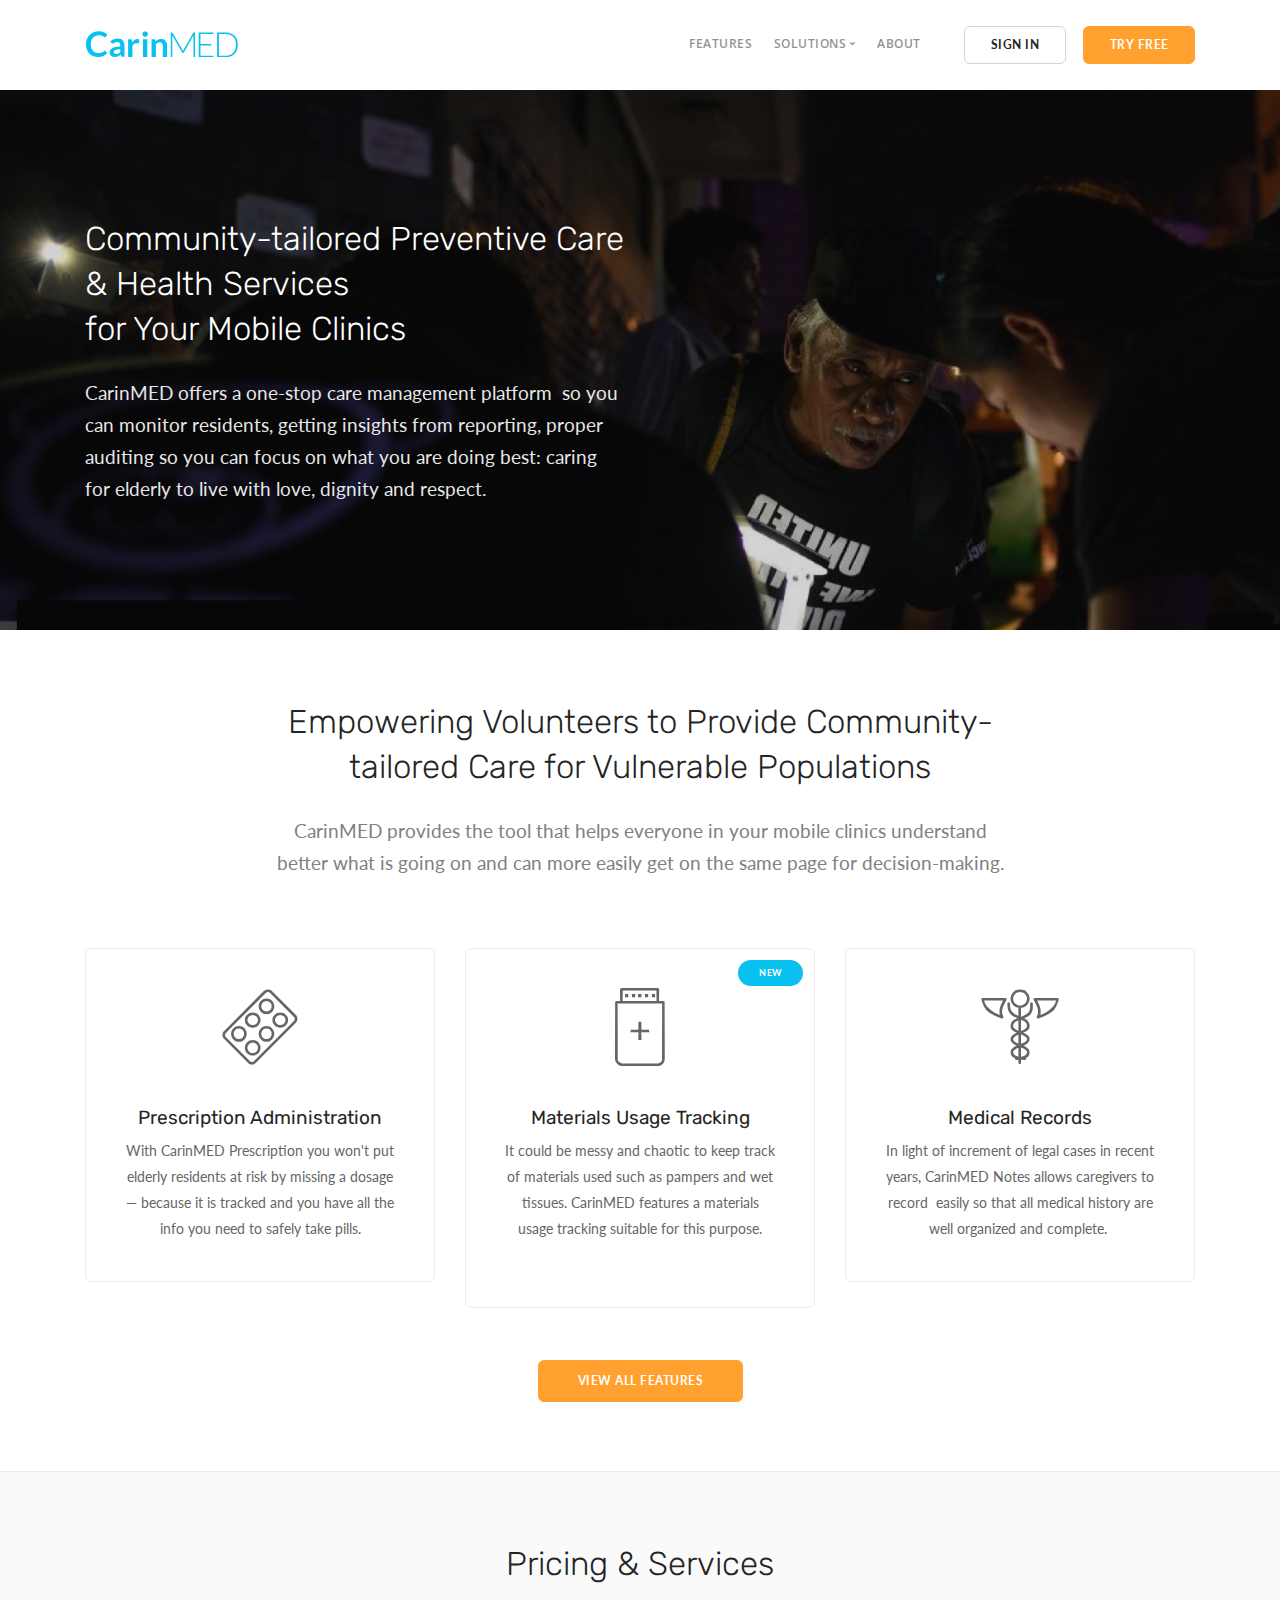
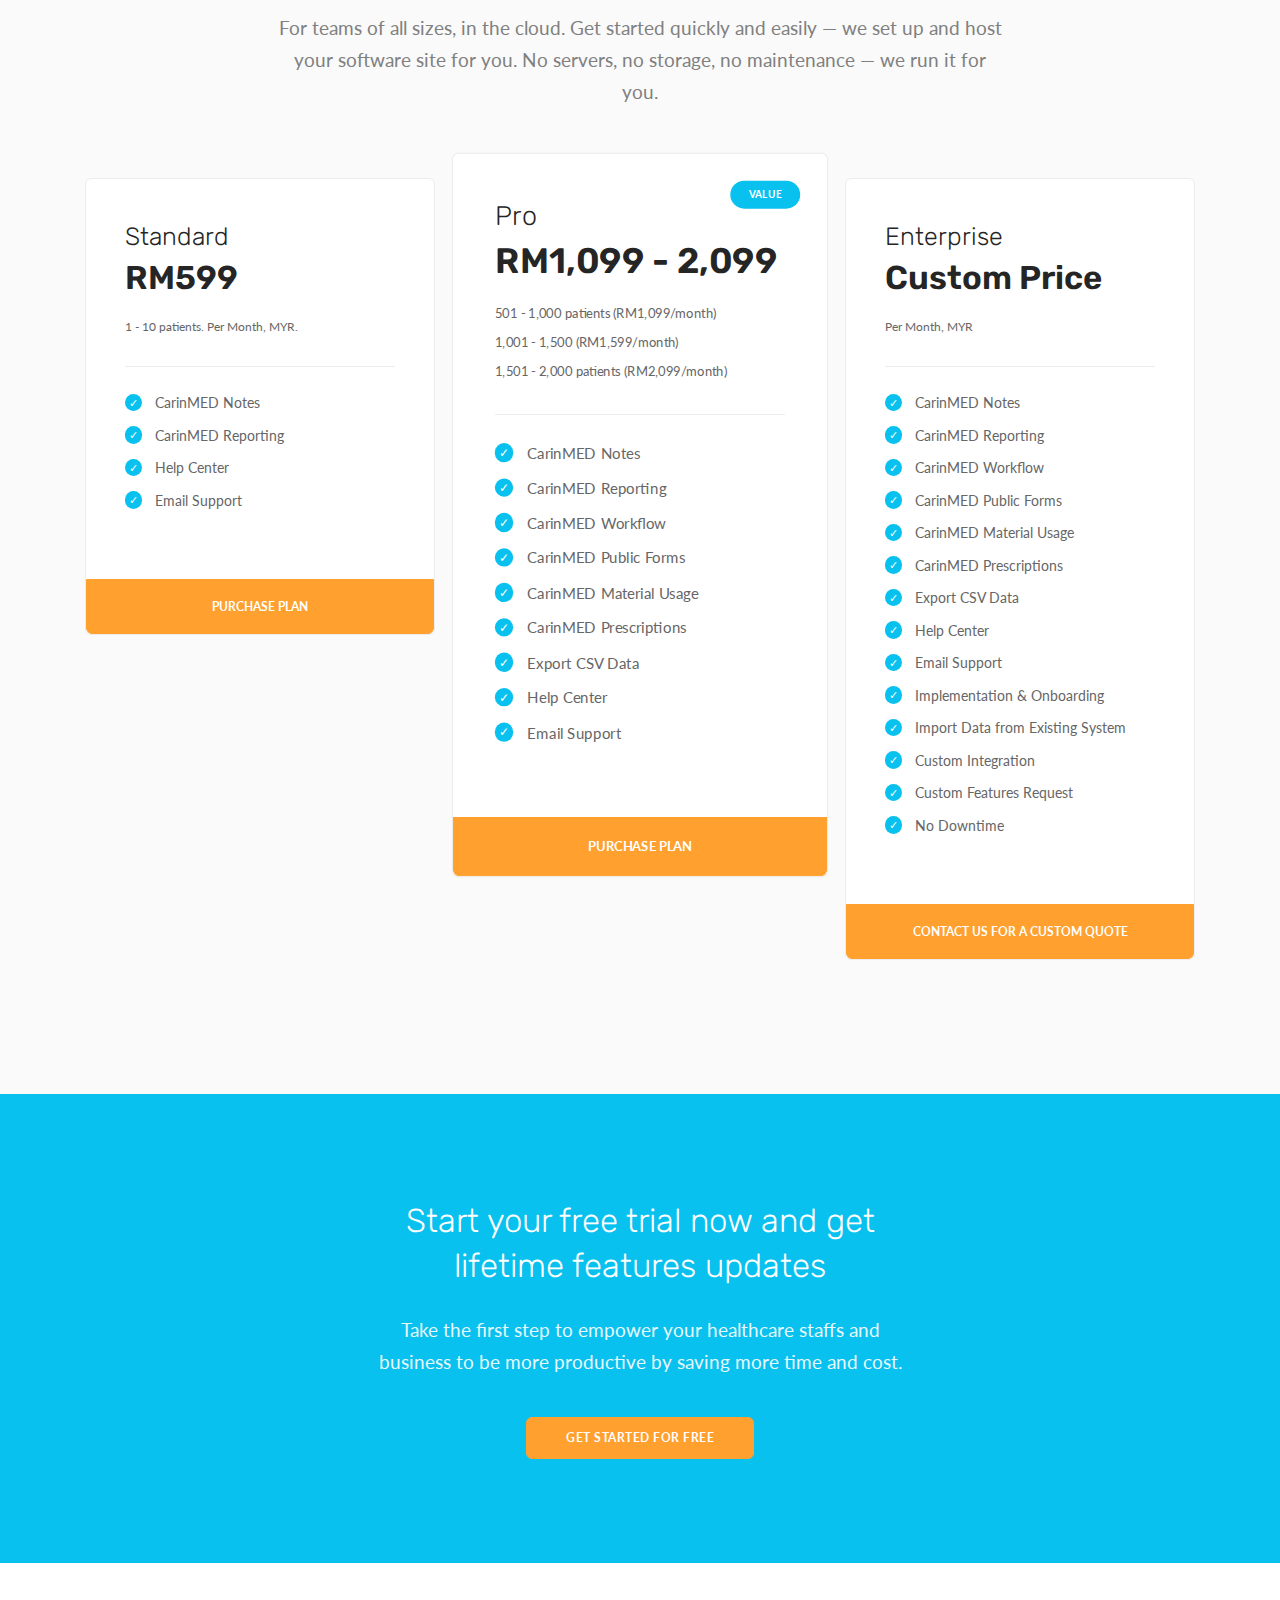
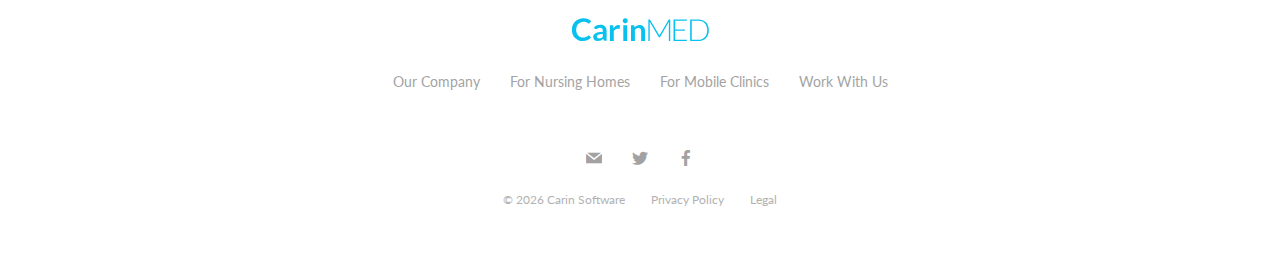
==== commit 59e86bad: "footer space carin software" ====
--- a/mobileclinics.html
+++ b/mobileclinics.html
@@ -236,7 +236,7 @@
                                     <li><a href="https://www.facebook.com/myCarin.MED/"><i class="socicon socicon-facebook icon icon--xs"></i></a></li>
                                 </ul>
                             </div>
-                            <div> <span class="type--fine-print">© <span class="update-year">2018&nbsp;</span>Carin      Software Sdn. Bhd.</span> <a class="type--fine-print" href="#">Privacy Policy</a> <a class="type--fine-print" href="#">Legal</a> </div>
+                            <div> <span class="type--fine-print">© <span class="update-year">2018&nbsp;</span> Carin Software</span> <a class="type--fine-print" href="#">Privacy Policy</a> <a class="type--fine-print" href="#">Legal</a> </div>
                         </div>
                     </div>
                 </div>
--- a/css/custom.css
+++ b/css/custom.css
@@ -1,23 +1,23 @@
 /*! Place your custom styles here */
 .btn--primary, .btn--primary:visited, .btn--primary-1, .btn--primary-1:visited {
-  background: #FFA02F !important;
-  border-color: #FFA02F !important;
+  background: #FFA02F;
+  border-color: #FFA02F;
 }
 
 .bg--primary, .label:not([class*='bg--']), .bg--primary-1 {
-  background: #08c1ee !important;
+  background: #08c1ee;
 }
 
 .bg--primary div:not([class*='feature']) .btn--primary .btn__text, a {
-  color: #08c1ee !important;
+  color: #08c1ee;
 }
 
 .btn--primary:hover, .btn--primary:visited:hover, .btn--primary-1:hover, .btn--primary-1:visited {
-  background: #E8922B !important;
+  background: #E8922B;
 }
 
 .bg--primary div:not([class*='feature']) .btn--primary .btn__text:hover, a:hover {
-  color: #E8922B !important;
+  color: #E8922B;
 }
 
 .m-b-0 {
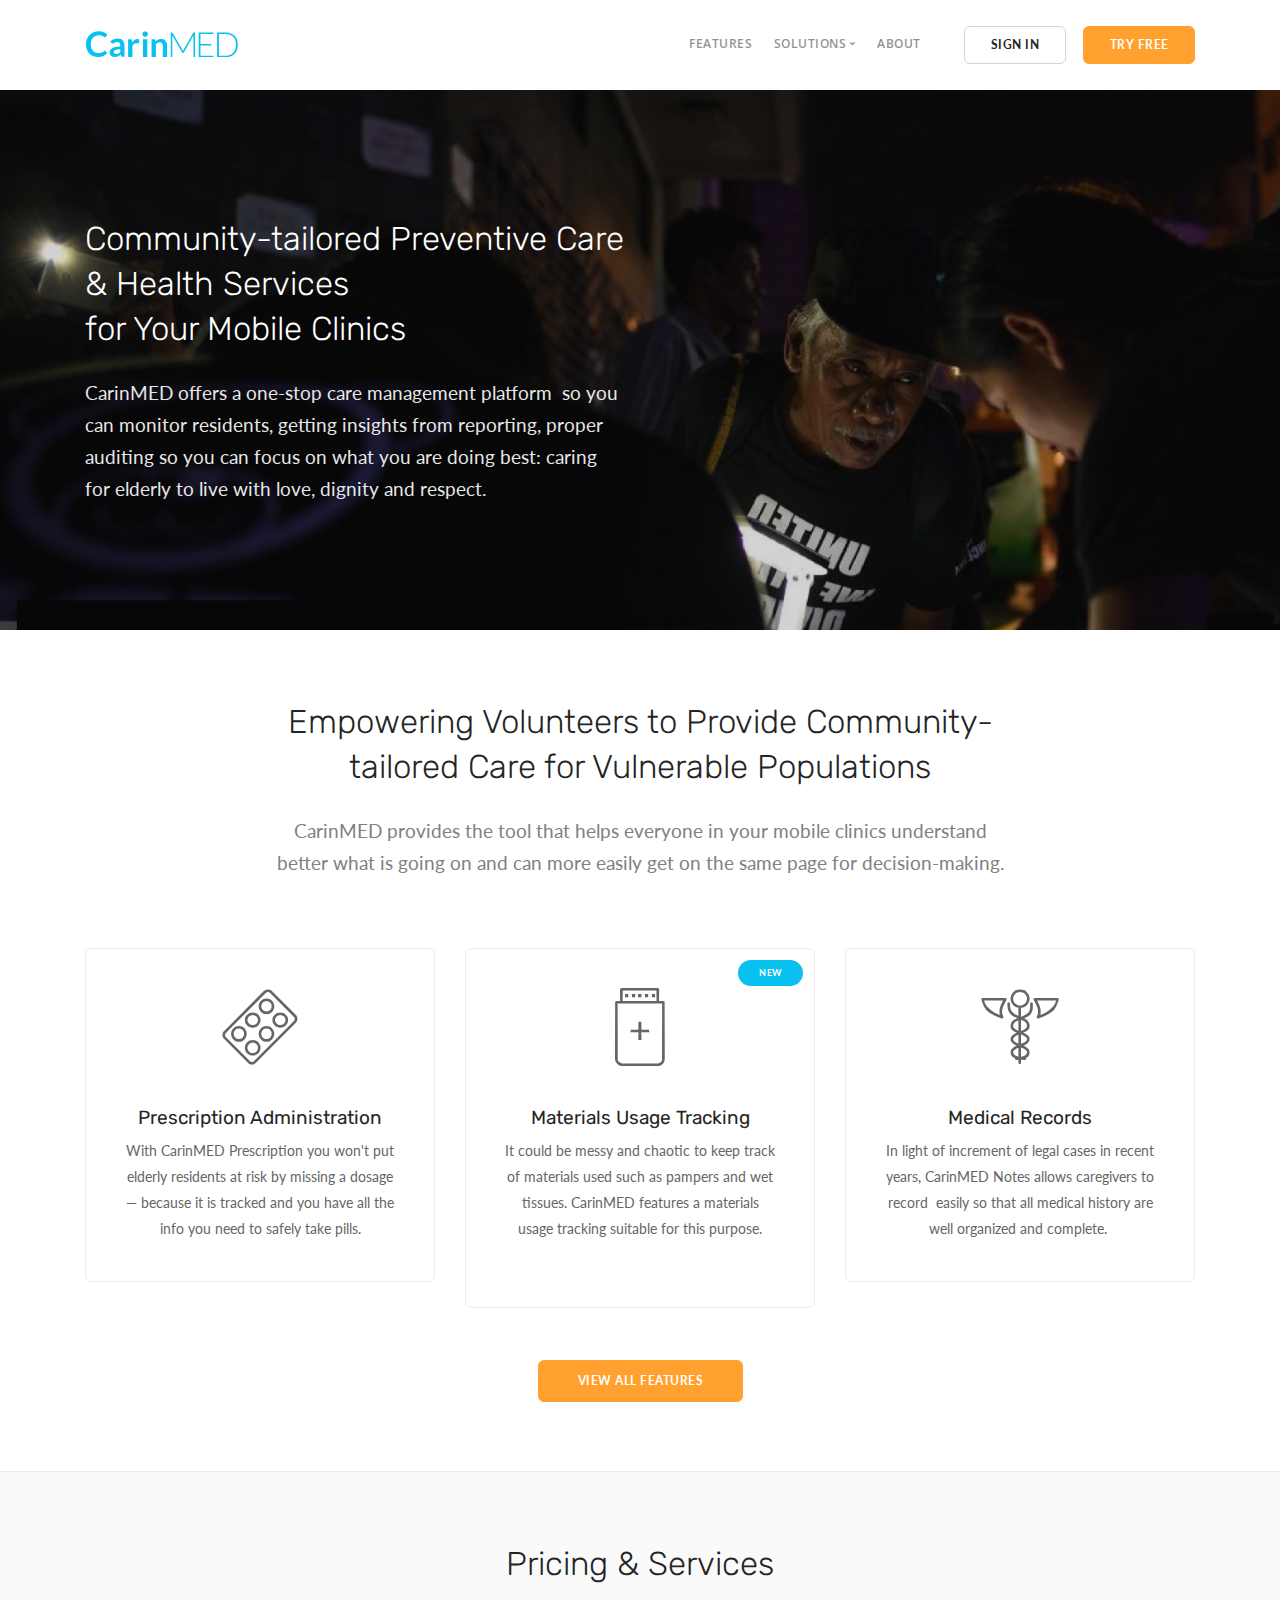
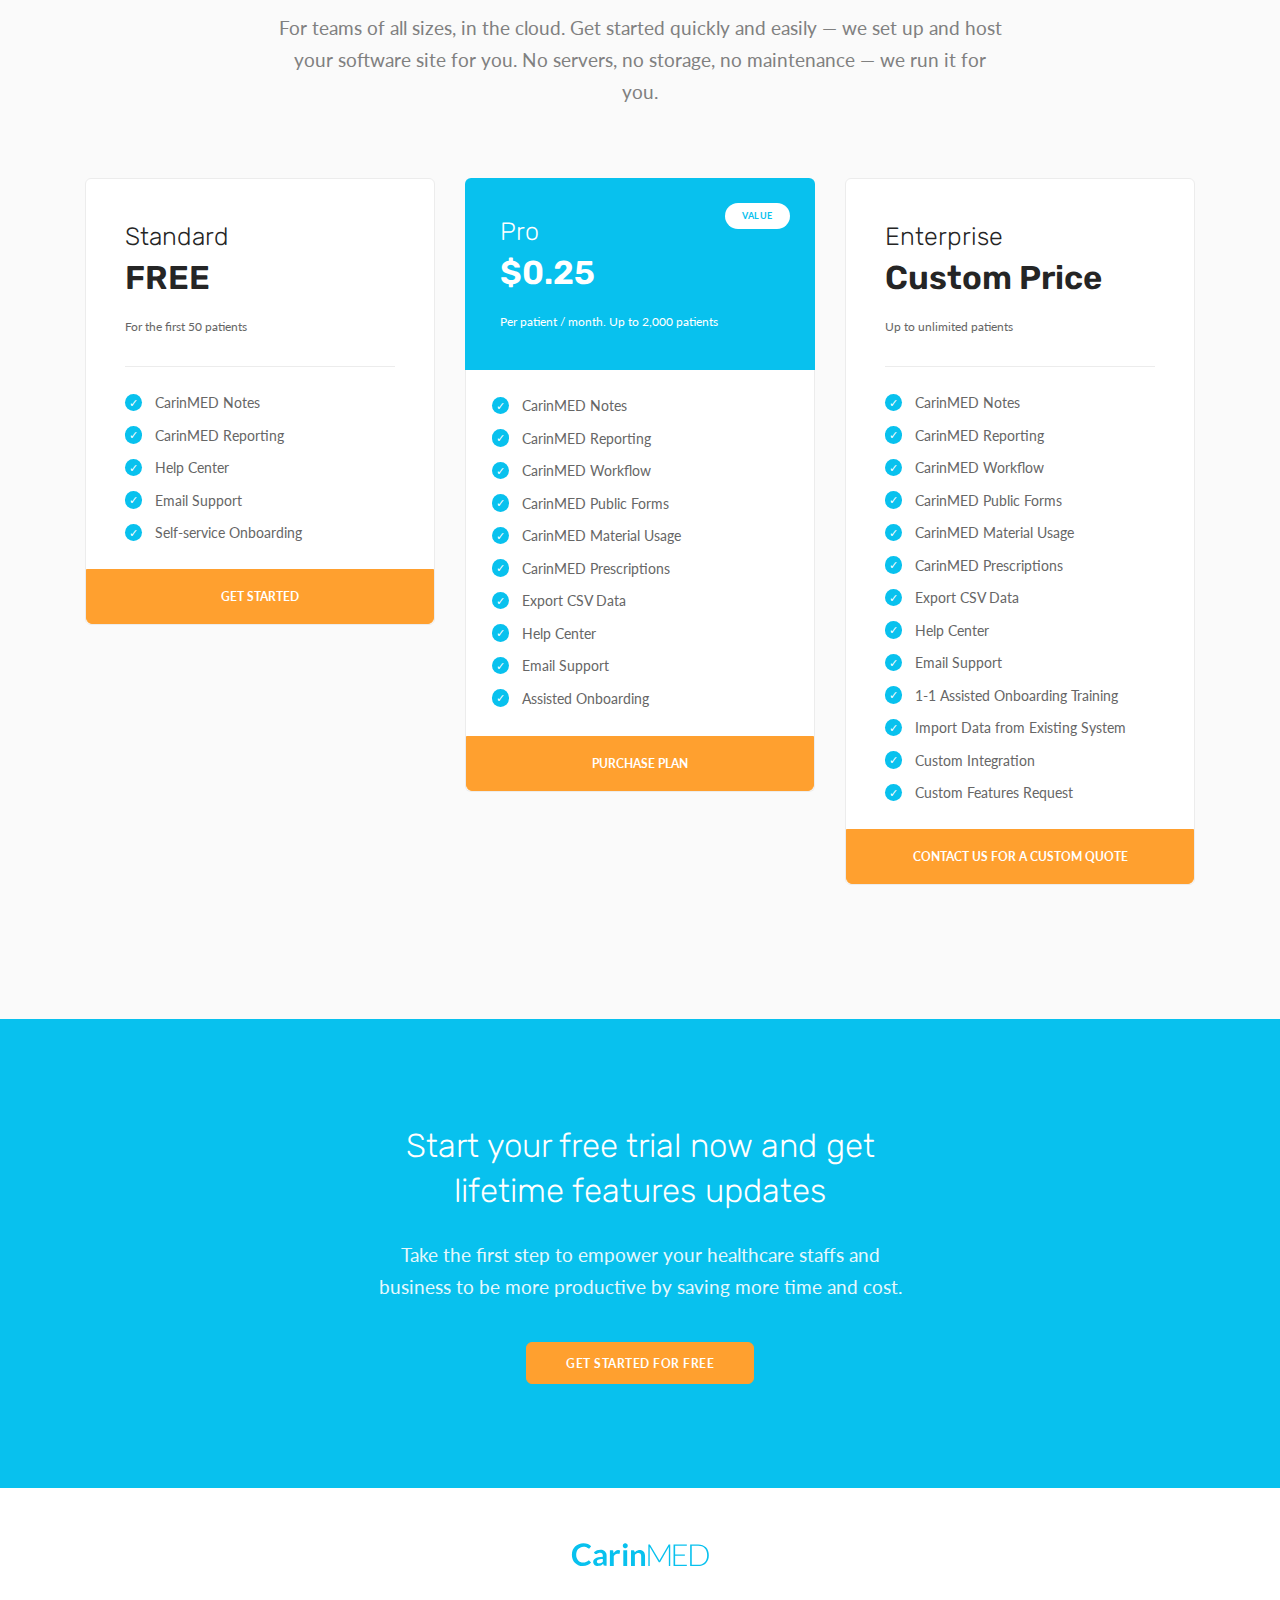
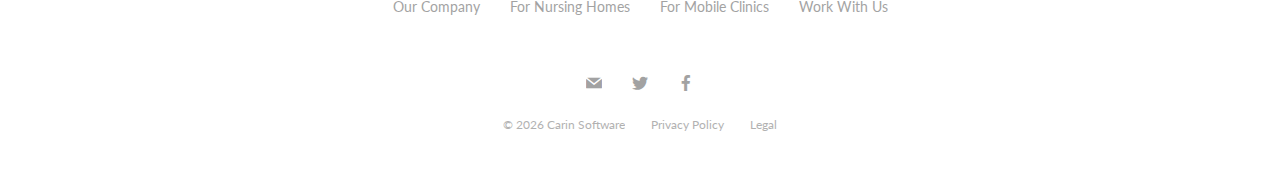
==== commit 2f94e90c: "pricing fix" ====
--- a/mobileclinics.html
+++ b/mobileclinics.html
@@ -132,73 +132,74 @@
                 </div>
             </section>
             <section class="bg--secondary">
-                <div class="container">
-                    <div class="row">
-                        <div class="col-md-4">
-                            <div class="pricing pricing-1 boxed boxed--lg boxed--border">
-                                <h3>Standard</h3> <span class="h2"><strong>RM599</strong></span> <span class="type--fine-print">1 - 10 patients. Per Month, MYR.</span>
-                                <hr>
-                                <ul>
-                                    <li><span class="checkmark bg--primary-1"></span><span>CarinMED Notes</span></li>
-                                    <li><span class="checkmark bg--primary-1"></span><span>CarinMED Reporting</span></li>
-                                    <li><span class="checkmark bg--primary-1"></span><span>Help Center</span></li>
-                                    <li><span class="checkmark bg--primary-1"></span><span>Email Support</span></li>
-                                </ul>
-                                <a class="btn btn--primary" href="/contact"> <span class="btn__text type--uppercase">
-                            Purchase Plan
-                        </span> </a>
-                            </div>
-                        </div>
-                        <div class="col-md-4">
-                            <div class="pricing pricing-1 boxed boxed--lg boxed--border boxed--emphasis">
-                                <h3>Pro</h3> <span class="h2"><strong>RM1,099 - 2,099</strong></span> <span class="type--fine-print">
-                                    501 - 1,000 patients (RM1,099/month)<br>
-                                    1,001 - 1,500 (RM1,599/month)<br>
-                                    1,501 - 2,000 patients (RM2,099/month)<br></span> <span class="label">Value</span>
-                                <hr>
-                                <ul>
-                                    <li><span class="checkmark bg--primary-1"></span><span>CarinMED Notes</span></li>
-                                    <li><span class="checkmark bg--primary-1"></span><span>CarinMED Reporting</span></li>
-                                    <li><span class="checkmark bg--primary-1"></span><span>CarinMED Workflow</span></li>
-                                    <li><span class="checkmark bg--primary-1"></span><span>CarinMED Public Forms</span></li>
-                                    <li><span class="checkmark bg--primary-1"></span><span>CarinMED Material Usage</span></li>
-                                    <li><span class="checkmark bg--primary-1"></span><span>CarinMED Prescriptions</span></li>
-                                    <li><span class="checkmark bg--primary-1"></span><span>Export CSV Data</span></li>
-                                    <li><span class="checkmark bg--primary-1"></span><span>Help Center</span></li>
-                                    <li><span class="checkmark bg--primary-1"></span><span>Email Support</span></li>
-                                </ul>
-                                <a class="btn btn--primary-1" href="/contact"> <span class="btn__text type--uppercase">
-                            Purchase Plan
-                        </span> </a>
-                            </div>
-                        </div>
-                        <div class="col-md-4">
-                            <div class="pricing pricing-1 boxed boxed--lg boxed--border">
-                                <h3>Enterprise</h3> <span class="h2"><strong>Custom Price</strong></span> <span class="type--fine-print">Per Month, MYR</span>
-                                <hr>
-                                <ul>
-                                    <li><span class="checkmark bg--primary-1"></span><span>CarinMED Notes</span></li>
-                                    <li><span class="checkmark bg--primary-1"></span><span>CarinMED Reporting</span></li>
-                                    <li><span class="checkmark bg--primary-1"></span><span>CarinMED Workflow</span></li>
-                                    <li><span class="checkmark bg--primary-1"></span><span>CarinMED Public Forms</span></li>
-                                    <li><span class="checkmark bg--primary-1"></span><span>CarinMED Material Usage</span></li>
-                                    <li><span class="checkmark bg--primary-1"></span><span>CarinMED Prescriptions</span></li>
-                                    <li><span class="checkmark bg--primary-1"></span><span>Export CSV Data</span></li>
-                                    <li><span class="checkmark bg--primary-1"></span><span>Help Center</span></li>
-                                    <li><span class="checkmark bg--primary-1"></span><span>Email Support</span></li>
-                                    <li><span class="checkmark bg--primary-1"></span><span>Implementation &amp; Onboarding</span></li>
-                                    <li><span class="checkmark bg--primary-1"></span><span>Import Data from Existing System</span></li>
-                                    <li><span class="checkmark bg--primary-1"></span><span>Custom Integration</span></li>
-                                    <li><span class="checkmark bg--primary-1"></span><span>Custom Features Request</span></li>
-                                    <li><span class="checkmark bg--primary-1"></span><span>No Downtime</span></li>
-                                </ul>
-                                <a class="btn btn--primary" href="/contact"> <span class="btn__text type--uppercase">
-                            Contact Us for A Custom Quote
-                        </span> </a>
-                            </div>
-                        </div>
-                    </div>
-                </div>
+              <div class="container">
+                  <div class="row">
+                      <div class="col-md-4">
+                          <div class="pricing pricing-1 boxed boxed--lg boxed--border">
+                              <h3>Standard</h3> <span class="h2"><strong>FREE</strong></span> <span class="type--fine-print">For the first 50 patients</span>
+                              <hr>
+                              <ul style="margin-bottom: 2.57142857em;">
+                                  <li><span class="checkmark bg--primary-1"></span><span>CarinMED Notes</span></li>
+                                  <li><span class="checkmark bg--primary-1"></span><span>CarinMED Reporting</span></li>
+                                  <li><span class="checkmark bg--primary-1"></span><span>Help Center</span></li>
+                                  <li><span class="checkmark bg--primary-1"></span><span>Email Support</span></li>
+                                  <li><span class="checkmark bg--primary-1"></span><span>Self-service Onboarding</span></li>
+                              </ul>
+                              <a class="btn btn--primary" href="https://app.carinmed.com/join"> <span class="btn__text type--uppercase">
+                          Get Started
+                      </span> </a>
+                          </div>
+                      </div>
+                      <div class="col-md-4">
+                          <div class="pricing pricing-1 boxed pricing__head bg--primary m-b-0" style="margin-bottom:0; border-bottom: none; border-bottom-left-radius: 0; border-bottom-right-radius: 0; padding:35px;">
+                              <h3>Pro</h3> <span class="h2"><strong>$0.25</strong></span> <span class="type--fine-print">Per patient / month. Up to 2,000 patients<br></span>
+                              <span class="label bg--white btn__text" style="color: #08c1ee;">Value</span>
+                          </div>
+                          <div class="pricing pricing-1 boxed boxed--border pricing__head" style="margin-top:0; border-top: none; border-top-left-radius: 0; border-top-right-radius: 0;">
+                              <ul style="margin-bottom: 3.57142857em;">
+                                  <li><span class="checkmark bg--primary-1"></span><span>CarinMED Notes</span></li>
+                                  <li><span class="checkmark bg--primary-1"></span><span>CarinMED Reporting</span></li>
+                                  <li><span class="checkmark bg--primary-1"></span><span>CarinMED Workflow</span></li>
+                                  <li><span class="checkmark bg--primary-1"></span><span>CarinMED Public Forms</span></li>
+                                  <li><span class="checkmark bg--primary-1"></span><span>CarinMED Material Usage</span></li>
+                                  <li><span class="checkmark bg--primary-1"></span><span>CarinMED Prescriptions</span></li>
+                                  <li><span class="checkmark bg--primary-1"></span><span>Export CSV Data</span></li>
+                                  <li><span class="checkmark bg--primary-1"></span><span>Help Center</span></li>
+                                  <li><span class="checkmark bg--primary-1"></span><span>Email Support</span></li>
+                                  <li><span class="checkmark bg--primary-1"></span><span>Assisted Onboarding</span></li>
+                              </ul>
+                              <a class="btn btn--primary-1" href="/contact">
+                                  <span class="btn__text type--uppercase">Purchase Plan
+                                  </span>
+                              </a>
+                          </div>
+                      </div>
+                      <div class="col-md-4">
+                          <div class="pricing pricing-1 boxed boxed--lg boxed--border">
+                              <h3>Enterprise</h3> <span class="h2"><strong>Custom Price</strong></span> <span class="type--fine-print">Up to unlimited patients</span>
+                              <hr>
+                              <ul style="margin-bottom: 2.57142857em;">
+                                  <li><span class="checkmark bg--primary-1"></span><span>CarinMED Notes</span></li>
+                                  <li><span class="checkmark bg--primary-1"></span><span>CarinMED Reporting</span></li>
+                                  <li><span class="checkmark bg--primary-1"></span><span>CarinMED Workflow</span></li>
+                                  <li><span class="checkmark bg--primary-1"></span><span>CarinMED Public Forms</span></li>
+                                  <li><span class="checkmark bg--primary-1"></span><span>CarinMED Material Usage</span></li>
+                                  <li><span class="checkmark bg--primary-1"></span><span>CarinMED Prescriptions</span></li>
+                                  <li><span class="checkmark bg--primary-1"></span><span>Export CSV Data</span></li>
+                                  <li><span class="checkmark bg--primary-1"></span><span>Help Center</span></li>
+                                  <li><span class="checkmark bg--primary-1"></span><span>Email Support</span></li>
+                                  <li><span class="checkmark bg--primary-1"></span><span>1-1 Assisted Onboarding Training</span></li>
+                                  <li><span class="checkmark bg--primary-1"></span><span>Import Data from Existing System</span></li>
+                                  <li><span class="checkmark bg--primary-1"></span><span>Custom Integration</span></li>
+                                  <li><span class="checkmark bg--primary-1"></span><span>Custom Features Request</span></li>
+                              </ul>
+                              <a class="btn btn--primary" href="/contact"> <span class="btn__text type--uppercase">
+                          Contact Us for A Custom Quote
+                      </span> </a>
+                          </div>
+                      </div>
+                  </div>
+              </div>
             </section>
             <section class="imagebg text-center" style="background: #08c1ee;">
                 <div class="container">
